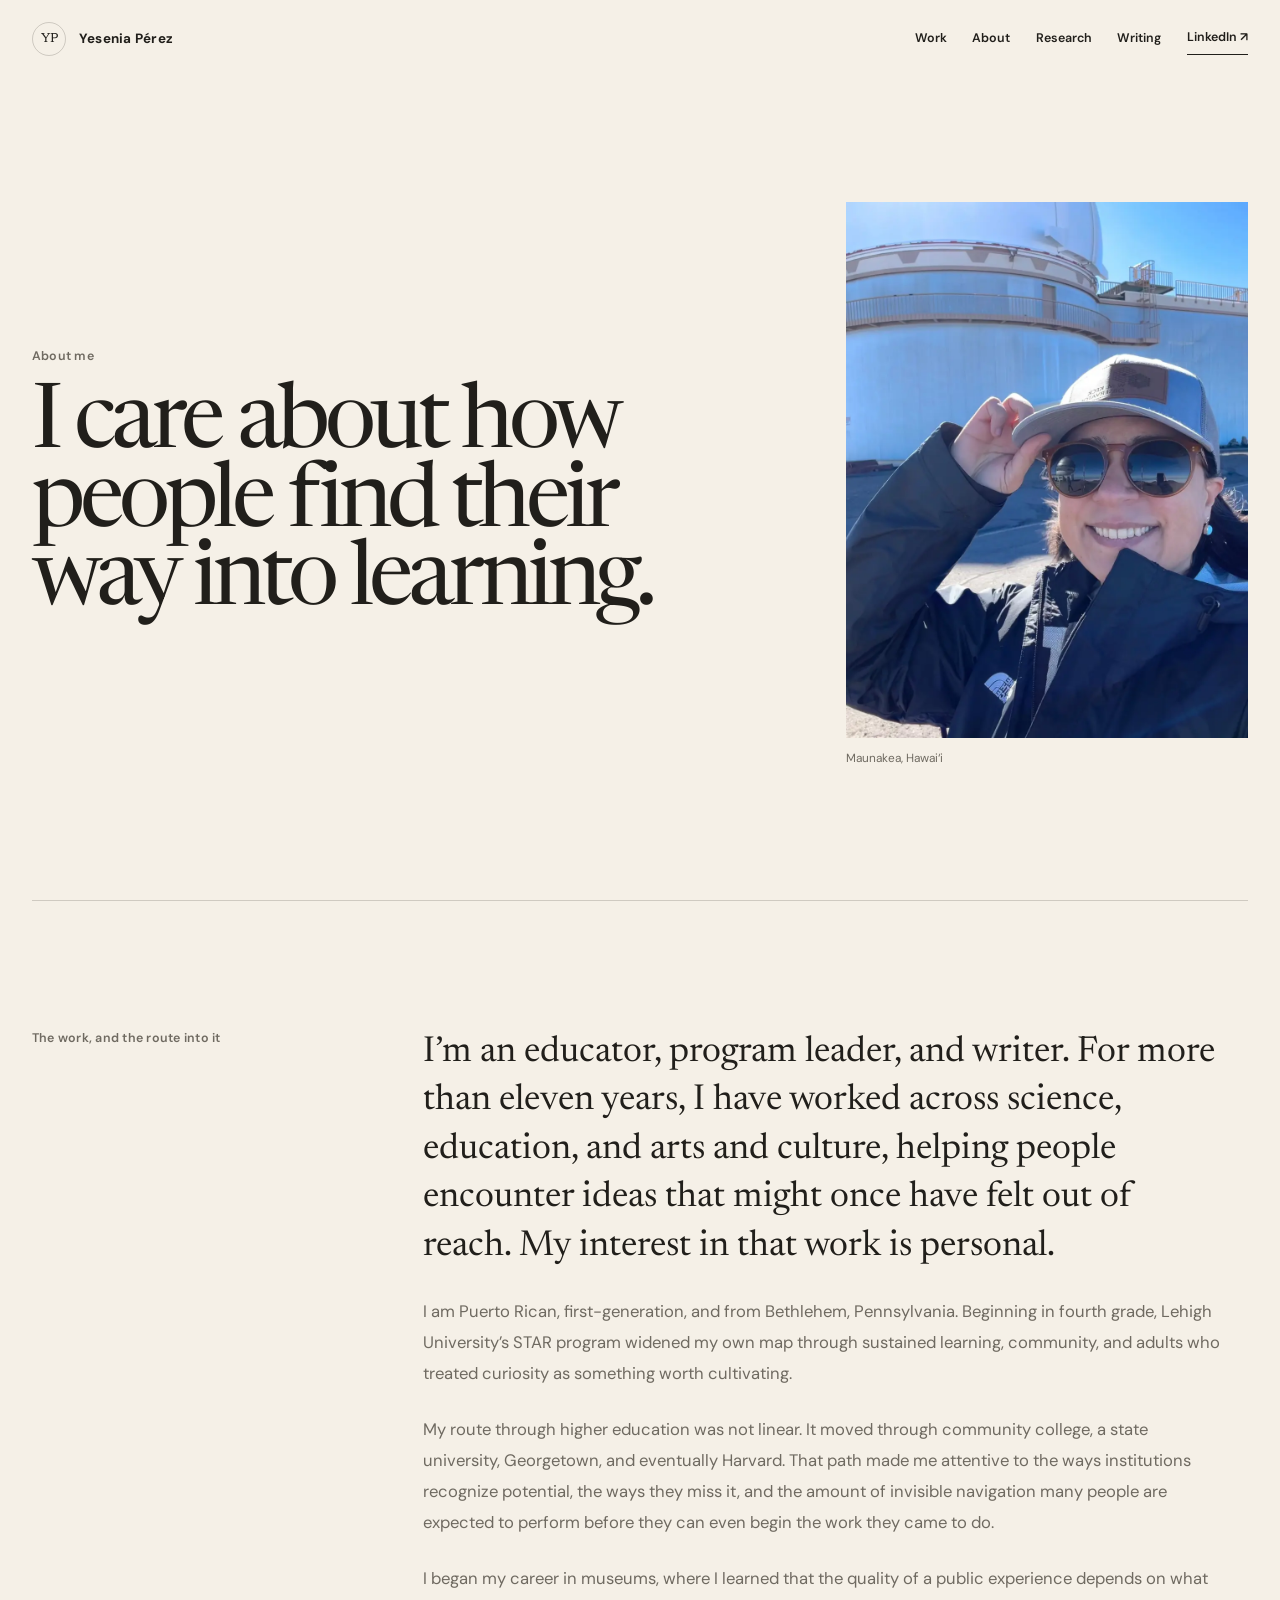
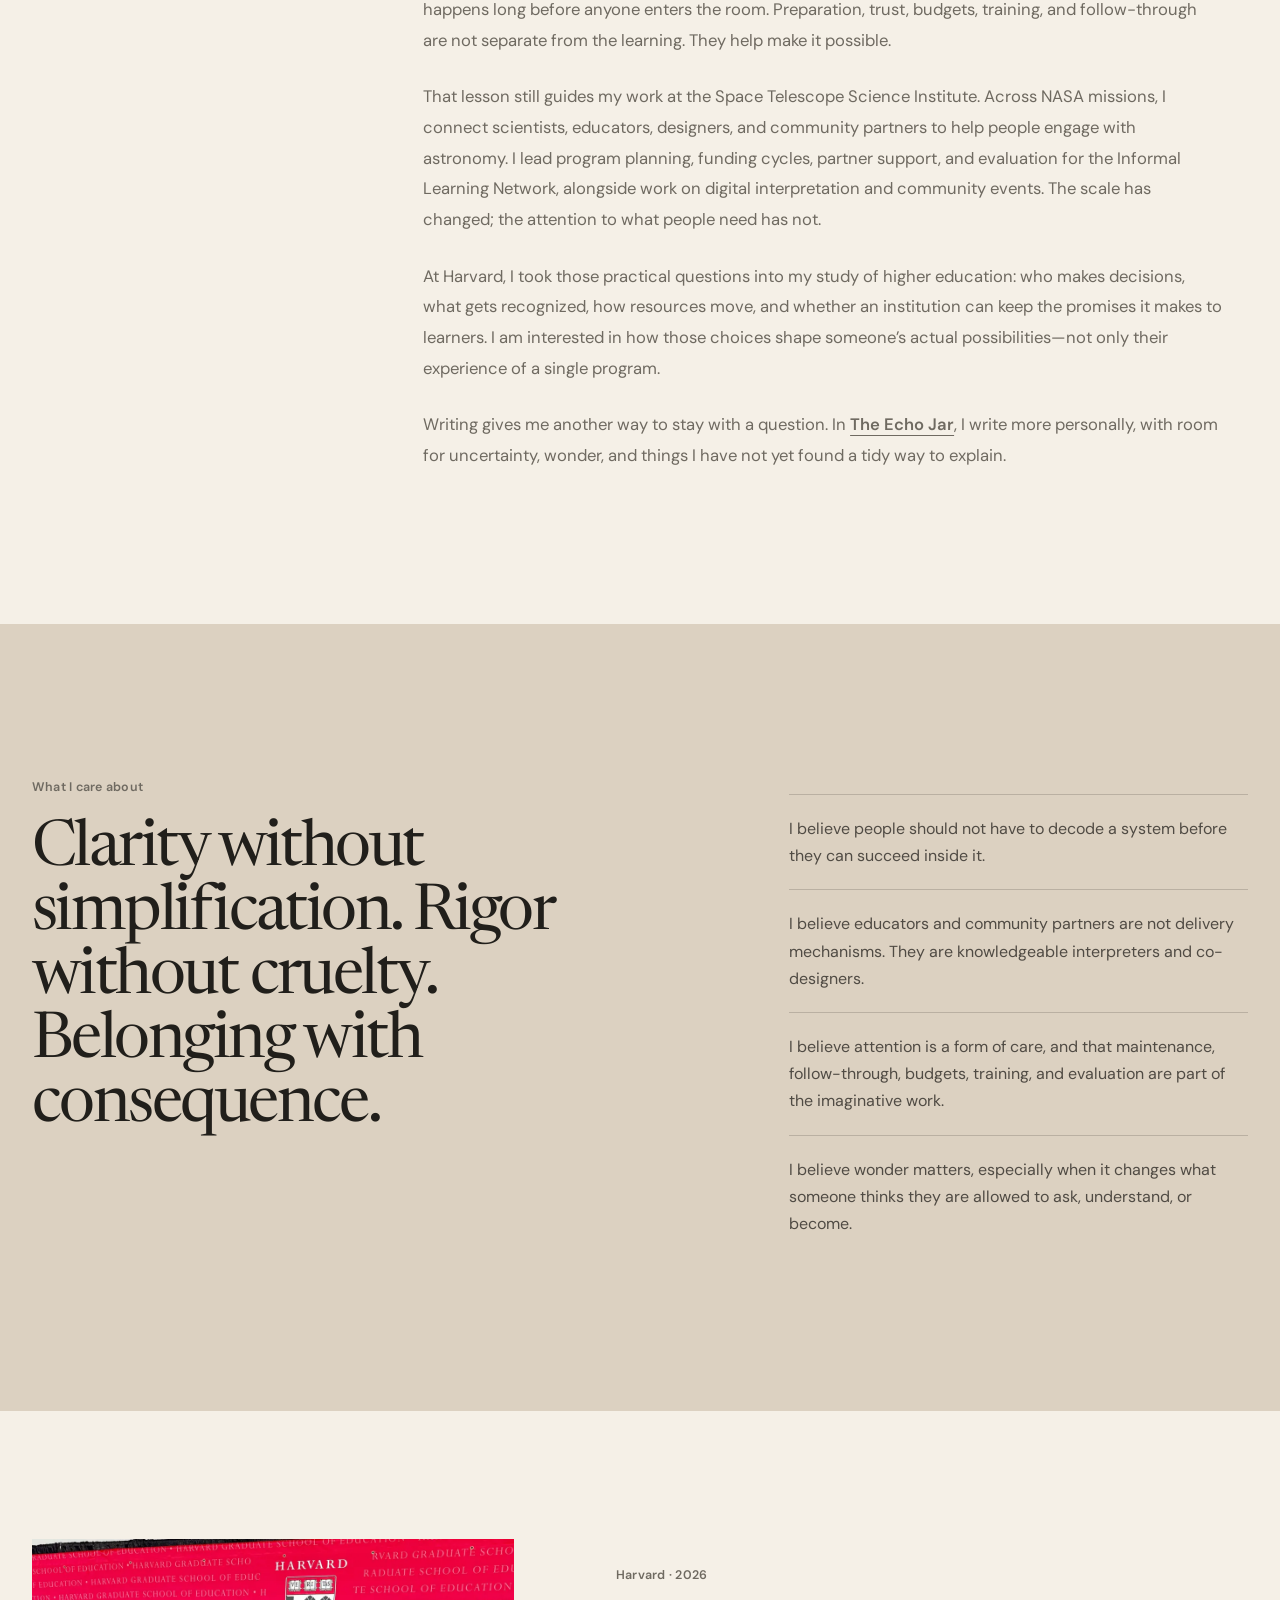
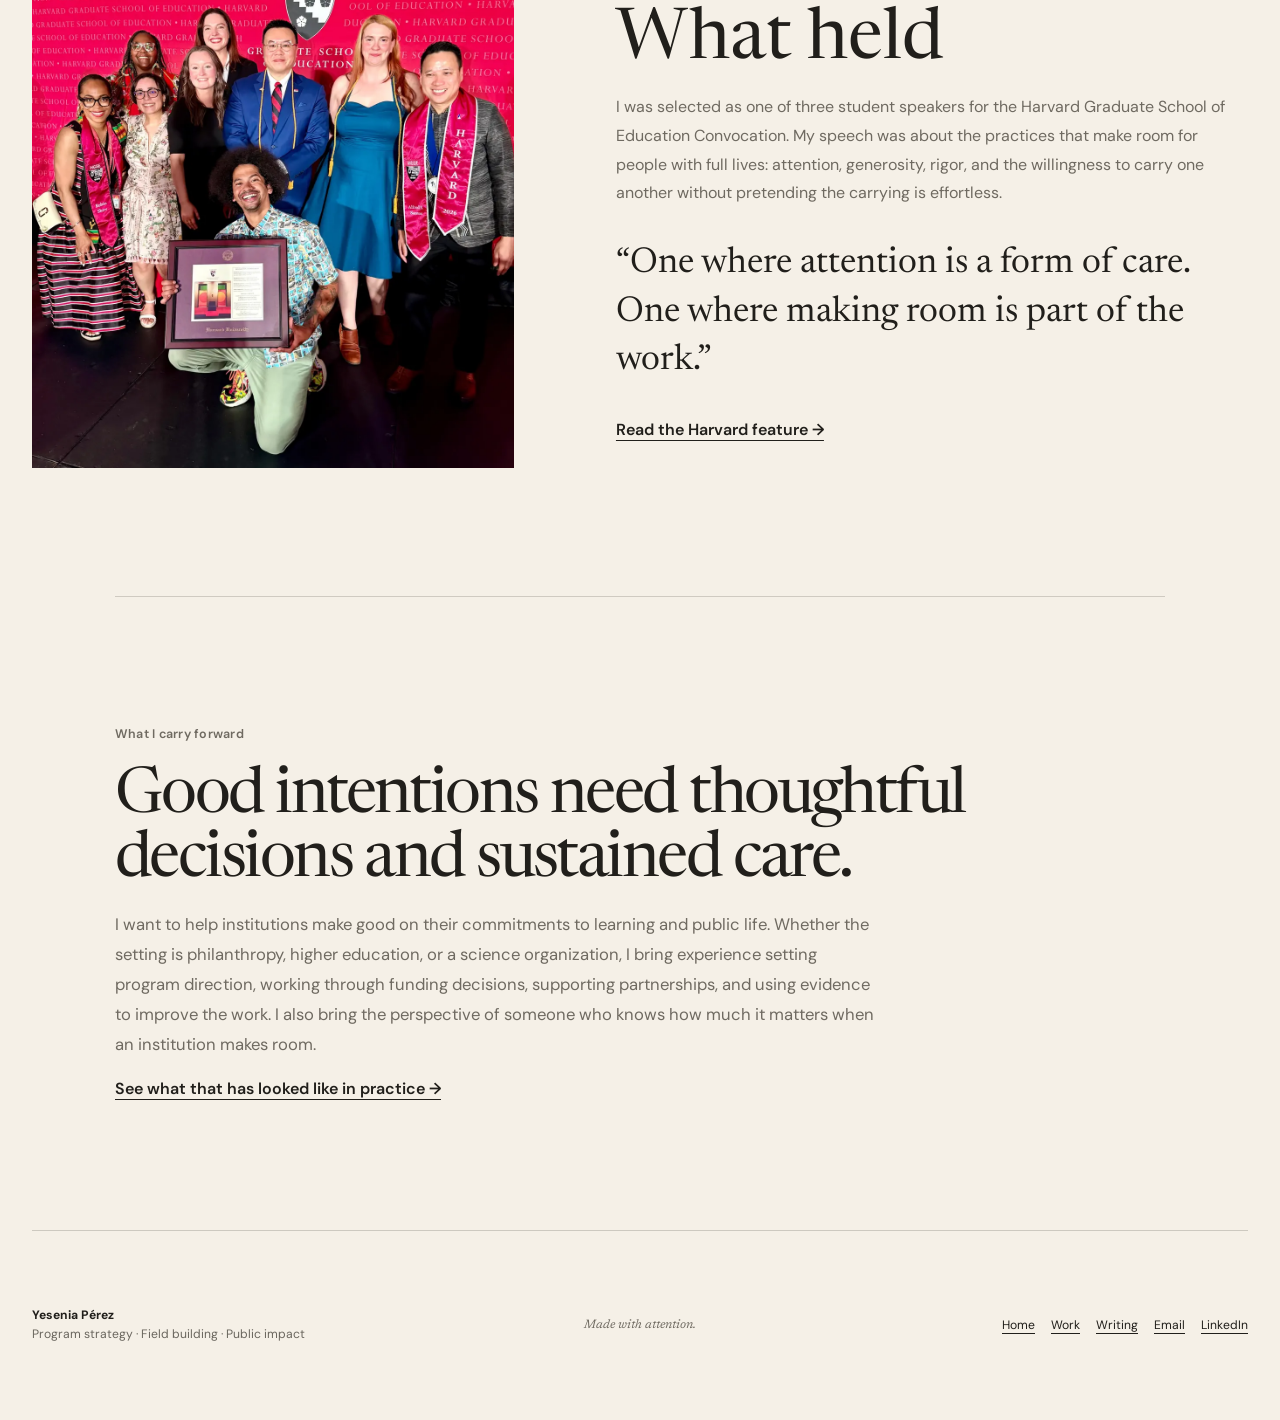
==== about.html @ 049f6f26 "Restore personal narrative and introduce The Echo Jar writing page" ====
<!doctype html>
<html lang="en">
<head>
  <meta charset="utf-8">
  <meta name="viewport" content="width=device-width, initial-scale=1">
  <meta name="description" content="Meet Yesenia Pérez: a Puerto Rican, first-generation educator, program leader, and writer working across science, culture, and higher education.">
  <meta name="theme-color" content="#f5f0e7">
  <title>About — Yesenia Pérez</title>
  <link rel="preconnect" href="https://fonts.googleapis.com">
  <link rel="preconnect" href="https://fonts.gstatic.com" crossorigin>
  <link href="https://fonts.googleapis.com/css2?family=DM+Sans:wght@400;500;600&family=Newsreader:opsz,wght@6..72,400;6..72,500&display=swap" rel="stylesheet">
  <link rel="stylesheet" href="assets/css/site.css">
  <link rel="stylesheet" href="assets/css/quiet.css">
  <script src="assets/js/site.js" defer></script>
</head>
<body class="quiet-site">
  <a class="skip-link" href="#main">Skip to content</a>
  <header class="site-header" data-header>
    <a class="wordmark" href="index.html" aria-label="Yesenia Pérez, home"><span>YP</span><strong>Yesenia Pérez</strong></a>
    <button class="menu-button" type="button" aria-expanded="false" aria-controls="site-nav">Menu</button>
    <nav id="site-nav" class="site-nav" aria-label="Primary navigation">
      <a href="work.html">Work</a>
      <a href="about.html" aria-current="page">About</a>
      <a href="research.html">Research</a><a href="writing.html">Writing</a>
      <a class="nav-cta" href="https://www.linkedin.com/in/yesenia-p%C3%A9rez-fina-xyz1031/">LinkedIn ↗</a>
    </nav>
  </header>

  <main id="main">
    <section class="quiet-about-hero section-shell">
      <div class="reveal">
        <p class="quiet-kicker">About me</p>
        <h1>I care about how people find their way into learning.</h1>
      </div>
      <figure class="reveal reveal-delay">
        <img src="assets/images/yesenia-maunakea.webp" alt="Yesenia Pérez smiling in front of an observatory on Maunakea" width="960" height="1280">
        <figcaption>Maunakea, Hawai‘i</figcaption>
      </figure>
    </section>

    <section class="quiet-story section-shell section-pad">
      <p class="quiet-kicker reveal">The work, and the route into it</p>
      <div class="quiet-story-copy reveal">
        <p class="quiet-lede">I’m an educator, program leader, and writer. For more than eleven years, I have worked across science, education, and arts and culture, helping people encounter ideas that might once have felt out of reach. My interest in that work is personal.</p>
        <p>I am Puerto Rican, first-generation, and from Bethlehem, Pennsylvania. Beginning in fourth grade, Lehigh University’s STAR program widened my own map through sustained learning, community, and adults who treated curiosity as something worth cultivating.</p>
        <p>My route through higher education was not linear. It moved through community college, a state university, Georgetown, and eventually Harvard. That path made me attentive to the ways institutions recognize potential, the ways they miss it, and the amount of invisible navigation many people are expected to perform before they can even begin the work they came to do.</p>
        <p>I began my career in museums, where I learned that the quality of a public experience depends on what happens long before anyone enters the room. Preparation, trust, budgets, training, and follow-through are not separate from the learning. They help make it possible.</p>
        <p>That lesson still guides my work at the Space Telescope Science Institute. Across NASA missions, I connect scientists, educators, designers, and community partners to help people engage with astronomy. I lead program planning, funding cycles, partner support, and evaluation for the Informal Learning Network, alongside work on digital interpretation and community events. The scale has changed; the attention to what people need has not.</p>
        <p>At Harvard, I took those practical questions into my study of higher education: who makes decisions, what gets recognized, how resources move, and whether an institution can keep the promises it makes to learners. I am interested in how those choices shape someone’s actual possibilities—not only their experience of a single program.</p>
        <p>Writing gives me another way to stay with a question. In <a href="writing.html">The Echo Jar</a>, I write more personally, with room for uncertainty, wonder, and things I have not yet found a tidy way to explain.</p>
      </div>
    </section>

    <section class="quiet-beliefs">
      <div class="section-shell">
        <div class="reveal">
          <p class="quiet-kicker">What I care about</p>
          <h2>Clarity without simplification. Rigor without cruelty. Belonging with consequence.</h2>
        </div>
        <div class="quiet-beliefs-copy reveal reveal-delay">
          <p>I believe people should not have to decode a system before they can succeed inside it.</p>
          <p>I believe educators and community partners are not delivery mechanisms. They are knowledgeable interpreters and co-designers.</p>
          <p>I believe attention is a form of care, and that maintenance, follow-through, budgets, training, and evaluation are part of the imaginative work.</p>
          <p>I believe wonder matters, especially when it changes what someone thinks they are allowed to ask, understand, or become.</p>
        </div>
      </div>
    </section>

    <section class="quiet-education section-shell section-pad">
      <div class="quiet-education-image reveal">
        <img src="assets/images/harvard-convocation.webp" alt="Members of the Harvard Graduate School of Education community gathered at the 2026 Convocation" width="1200" height="1212">
      </div>
      <div class="reveal reveal-delay">
        <p class="quiet-kicker">Harvard · 2026</p>
        <h2>What held</h2>
        <p>I was selected as one of three student speakers for the Harvard Graduate School of Education Convocation. My speech was about the practices that make room for people with full lives: attention, generosity, rigor, and the willingness to carry one another without pretending the carrying is effortless.</p>
        <blockquote>“One where attention is a form of care. One where making room is part of the work.”</blockquote>
        <a href="https://www.gse.harvard.edu/ideas/news/26/05/hgse-sets-stage-graduation-convocation">Read the Harvard feature →</a>
      </div>
    </section>

    <section class="quiet-now section-shell section-pad reveal">
      <p class="quiet-kicker">What I carry forward</p>
      <h2>Good intentions need thoughtful decisions and sustained care.</h2>
      <p>I want to help institutions make good on their commitments to learning and public life. Whether the setting is philanthropy, higher education, or a science organization, I bring experience setting program direction, working through funding decisions, supporting partnerships, and using evidence to improve the work. I also bring the perspective of someone who knows how much it matters when an institution makes room.</p>
      <a href="work.html">See what that has looked like in practice →</a>
    </section>
  </main>

  <footer class="site-footer section-shell">
    <div><strong>Yesenia Pérez</strong><span>Program strategy · Field building · Public impact</span></div>
    <p>Made with attention.</p>
    <div class="footer-links"><a href="index.html">Home</a><a href="work.html">Work</a><a href="writing.html">Writing</a><a href="mailto:yperez@gse.harvard.edu">Email</a><a href="https://www.linkedin.com/in/yesenia-p%C3%A9rez-fina-xyz1031/">LinkedIn</a></div>
  </footer>
</body>
</html>
---- assets/css/site.css ----
:root{--ink:#171713;--paper:#f3ecdf;--bone:#fffaf1;--orange:#f05a28;--violet:#51458e;--moss:#53634e;--forest:#18231d;--blue:#8da6b5;--brass:#b88a45;--line:rgba(23,23,19,.18);--serif:"Newsreader",Georgia,serif;--sans:"DM Sans",system-ui,sans-serif;--mono:"DM Mono",monospace;--shell:min(1240px,calc(100vw - 64px));--ease:cubic-bezier(.2,.75,.2,1)}
*{box-sizing:border-box}html{scroll-behavior:smooth}body{margin:0;background:var(--paper);color:var(--ink);font-family:var(--sans);font-size:16px;line-height:1.6}img{display:block;width:100%;height:auto}a{color:inherit}.skip-link{position:fixed;left:1rem;top:-5rem;z-index:100;background:var(--bone);padding:.7rem 1rem}.skip-link:focus{top:1rem}.section-shell{width:var(--shell);margin-inline:auto}.section-pad{padding-block:clamp(6rem,10vw,10rem)}
.site-header{position:fixed;inset:0 0 auto;z-index:50;height:78px;display:flex;align-items:center;justify-content:space-between;padding-inline:max(32px,calc((100vw - 1240px)/2));border-bottom:1px solid transparent;transition:background .3s,border-color .3s,color .3s}.site-header.is-scrolled{background:rgba(243,236,223,.94);border-color:var(--line);backdrop-filter:blur(18px)}.wordmark{display:flex;align-items:center;gap:.8rem;text-decoration:none}.wordmark span{display:grid;place-items:center;width:34px;height:34px;border:1px solid currentColor;border-radius:50%;font-family:var(--serif);font-size:.82rem}.wordmark strong{font-size:.78rem;text-transform:uppercase;letter-spacing:.12em}.site-nav{display:flex;align-items:center;gap:2rem}.site-nav a{text-decoration:none;font-size:.78rem;font-weight:600}.site-nav a:not(.nav-cta):hover{text-decoration:underline;text-underline-offset:5px}.nav-cta{padding:.65rem 1rem;border:1px solid currentColor}.menu-button{display:none;background:none;border:0;font:600 .75rem var(--sans);color:inherit}.dark-header{color:var(--bone)}.dark-header.is-scrolled{color:var(--ink)}
.eyebrow{margin:0 0 1.4rem;font:500 .68rem/1.4 var(--mono);text-transform:uppercase;letter-spacing:.13em}.eyebrow.light{color:#d8cbb8}.signal-dot{display:inline-block;width:8px;height:8px;margin-right:.55rem;border-radius:50%;background:var(--orange);box-shadow:0 0 0 5px rgba(240,90,40,.14)}.hero{min-height:100svh;padding-top:130px;padding-bottom:60px;display:grid;grid-template-columns:1.15fr .85fr;gap:clamp(3rem,7vw,8rem);align-items:center;position:relative}.hero-copy h1{max-width:800px;margin:0;font:400 clamp(5rem,9vw,9.5rem)/.76 var(--serif);letter-spacing:-.065em}.hero-copy h1 em{color:var(--orange);font-style:italic}.hero-role{max-width:610px;margin:2.3rem 0 0;font:400 clamp(1.35rem,2vw,2rem)/1.35 var(--serif)}.button-row{display:flex;align-items:center;gap:2rem;margin-top:2.5rem}.button{display:inline-flex;align-items:center;justify-content:center;gap:1rem;padding:1rem 1.2rem;text-decoration:none;font-size:.75rem;font-weight:600;text-transform:uppercase;letter-spacing:.07em}.button-primary{background:var(--ink);color:var(--bone)}.button-primary:hover{background:var(--orange)}.text-link{font-weight:600;text-underline-offset:5px}.hero-visual{position:relative;margin:0;padding:0 0 2.5rem 2.5rem}.image-frame{overflow:hidden}.hero-image{height:min(68vh,760px);border-radius:50% 50% 6px 6px}.hero-image img{height:100%;object-fit:cover;object-position:52% 36%}.hero-visual figcaption{position:absolute;left:0;bottom:0;width:245px;padding:1.1rem;background:var(--violet);color:white}.hero-visual figcaption span,.hero-visual figcaption small{display:block;font:400 .62rem/1.5 var(--mono);text-transform:uppercase;letter-spacing:.08em;opacity:.76}.hero-visual figcaption strong{display:block;margin:.4rem 0;font-family:var(--serif);font-size:1.3rem;font-weight:400}.orbit-mark{position:absolute;right:-24px;top:16%;width:90px;height:90px;border:1px solid var(--orange);border-radius:50%}.orbit-mark::before,.orbit-mark::after{content:"";position:absolute;inset:11px;border:1px solid var(--orange);border-radius:50%}.orbit-mark::after{inset:27px;background:var(--orange)}.side-note{position:absolute;right:-3.5rem;bottom:8rem;transform:rotate(90deg);font:400 .6rem var(--mono);text-transform:uppercase;letter-spacing:.12em}.home-pullquote{padding-block:clamp(7rem,11vw,11rem);background:var(--violet);color:var(--bone)}.home-pullquote>div{display:grid;grid-template-columns:.35fr 1.25fr .55fr;gap:clamp(2rem,6vw,6rem);align-items:start}.home-pullquote blockquote{margin:0;font:400 clamp(3.8rem,6.5vw,7.2rem)/.9 var(--serif);letter-spacing:-.05em}.home-pullquote blockquote em{color:#f3a988;font-style:italic}.home-pullquote>div>p:last-child{margin:0;padding-top:1rem;border-top:1px solid rgba(255,255,255,.45);color:#ddd8ef}
.impact-band{display:grid;grid-template-columns:repeat(4,1fr);background:var(--ink);color:var(--bone);padding-inline:max(32px,calc((100vw - 1240px)/2))}.impact-band div{min-height:180px;padding:2.5rem 2rem;border-left:1px solid rgba(255,255,255,.16);display:flex;flex-direction:column;justify-content:center}.impact-band div:last-child{border-right:1px solid rgba(255,255,255,.16)}.impact-band strong{font:400 clamp(2.3rem,4vw,4.5rem)/1 var(--serif);color:#f3a988}.impact-band span{max-width:180px;margin-top:.75rem;font-size:.75rem;line-height:1.45;color:#d8cbb8}
.section-heading{display:grid;grid-template-columns:.55fr 1.5fr .7fr;gap:3rem;align-items:start;margin-bottom:5rem}.section-heading h2{margin:0;font:400 clamp(3rem,5vw,5.3rem)/.98 var(--serif);letter-spacing:-.04em}.section-heading>p:last-child{margin:0;border-top:1px solid var(--ink);padding-top:1rem}.feature-card{display:grid;grid-template-columns:1.25fr .75fr;background:var(--bone);border:1px solid var(--line)}.feature-image{position:relative;min-height:660px;overflow:hidden}.feature-image img{width:100%;height:100%;object-fit:cover;transition:transform .8s var(--ease)}.feature-image:hover img{transform:scale(1.025)}.image-index{position:absolute;top:1.5rem;left:1.5rem;background:var(--paper);padding:.5rem .7rem;font:500 .62rem var(--mono);text-transform:uppercase;letter-spacing:.1em}.feature-copy{padding:clamp(2rem,5vw,5.5rem);display:flex;flex-direction:column;justify-content:center}.case-meta{font:500 .64rem var(--mono);text-transform:uppercase;letter-spacing:.09em;color:var(--moss)}.feature-copy h3,.project-card h3{font:400 clamp(2.4rem,4vw,4.7rem)/.95 var(--serif);letter-spacing:-.035em;margin:1rem 0}.feature-lede{font-size:1.08rem;line-height:1.7}.tag-list{display:flex;flex-wrap:wrap;gap:.5rem;padding:0;margin:1.5rem 0 3rem;list-style:none}.tag-list li{border:1px solid var(--line);border-radius:999px;padding:.45rem .65rem;font-size:.67rem}.arrow-link{display:flex;justify-content:space-between;align-items:center;padding:1rem 0;border-top:1px solid var(--ink);text-decoration:none;font-weight:600}.arrow-link b{font-size:1.4rem;font-weight:400;transition:transform .2s}.arrow-link:hover b{transform:translate(4px,-4px)}.project-grid{display:grid;grid-template-columns:1fr 1fr;gap:2rem;margin-top:2rem}.project-card{display:grid;grid-template-columns:.9fr 1.1fr;min-height:420px;background:var(--bone);border:1px solid var(--line)}.project-image{overflow:hidden}.project-image img{height:100%;object-fit:cover}.project-card>div:last-child{padding:2rem;display:flex;flex-direction:column;justify-content:center}.project-card h3{font-size:2.2rem}.project-card p{font-size:.87rem}.project-status{margin-top:auto;padding-top:1rem;border-top:1px solid var(--line);font:500 .6rem var(--mono);text-transform:uppercase;letter-spacing:.09em;color:var(--moss)}
.approach{background:var(--forest);color:var(--bone)}.approach-grid{display:grid;grid-template-columns:.8fr 1.2fr;gap:clamp(4rem,10vw,10rem)}.approach-intro{position:sticky;top:130px;height:max-content}.approach-intro h2{font:400 clamp(3rem,5vw,5.4rem)/.95 var(--serif);letter-spacing:-.04em;margin:0}.approach-intro>p:last-child{max-width:480px;color:#cbbfad}.principles{list-style:none;margin:0;padding:0}.principles li{display:grid;grid-template-columns:60px 1fr;gap:1.5rem;padding:2rem 0;border-top:1px solid rgba(255,255,255,.2)}.principles li>span{font:400 .65rem var(--mono);color:#f3a988}.principles h3{margin:0;font:400 2.3rem var(--serif)}.principles p{margin:.5rem 0 0;color:#cbbfad}.voice{display:grid;grid-template-columns:.8fr 1.2fr;gap:clamp(4rem,9vw,10rem);align-items:center}.voice-photo{position:relative}.voice-photo img{aspect-ratio:4/4.6;object-fit:cover}.voice-photo span{position:absolute;right:-3rem;bottom:6rem;transform:rotate(90deg);font:500 .58rem var(--mono);text-transform:uppercase;letter-spacing:.1em}.voice-copy blockquote{margin:0;font:400 clamp(3rem,5.3vw,5.8rem)/.98 var(--serif);letter-spacing:-.035em}.voice-copy>p:not(.eyebrow){max-width:650px;margin:2rem 0}.about-strip{border-top:1px solid var(--line);background:#e6d8c4}.about-grid{display:grid;grid-template-columns:.45fr 1.15fr .65fr;gap:4rem}.about-grid h2{margin:0;font:400 clamp(2.7rem,4.5vw,5rem)/1 var(--serif);letter-spacing:-.035em}.about-copy p:first-child{margin-top:0}.site-footer{min-height:230px;display:grid;grid-template-columns:1fr 1fr 1fr;align-items:center;border-top:1px solid var(--line);font-size:.76rem}.site-footer>div:first-child{display:flex;flex-direction:column}.site-footer span{color:#6a665e}.site-footer>p{text-align:center;font-family:var(--serif);font-style:italic}.footer-links{display:flex;gap:1rem;justify-content:flex-end}.footer-links a{text-underline-offset:4px}
/* Case study */
.case-hero{height:100svh;position:relative;display:flex;align-items:flex-end;color:var(--bone);overflow:hidden}.case-hero-image,.case-hero-shade{position:absolute;inset:0}.case-hero-image img{height:100%;object-fit:cover;object-position:center 47%}.case-hero-shade{background:linear-gradient(90deg,rgba(10,17,13,.82),rgba(10,17,13,.18) 72%),linear-gradient(0deg,rgba(10,17,13,.66),transparent 65%)}.case-hero-copy{position:relative;padding-bottom:10vh}.case-hero-copy h1{max-width:960px;margin:0;font:400 clamp(4.3rem,8.4vw,9rem)/.86 var(--serif);letter-spacing:-.055em}.case-hero-copy>p:last-child{max-width:660px;margin:2rem 0 0;font-size:1.16rem}.case-scroll{position:absolute;right:4rem;bottom:3rem;font:500 .62rem var(--mono);text-transform:uppercase;letter-spacing:.1em}.case-scroll span{margin-left:1rem}.case-facts{background:var(--orange);color:var(--ink)}.facts-grid{display:grid;grid-template-columns:repeat(4,1fr)}.facts-grid div{padding:2rem;border-left:1px solid rgba(23,23,19,.25)}.facts-grid div:last-child{border-right:1px solid rgba(23,23,19,.25)}.facts-grid span,.facts-grid strong{display:block}.facts-grid span{font:500 .6rem var(--mono);text-transform:uppercase;letter-spacing:.1em}.facts-grid strong{margin-top:.6rem;font:400 1.45rem var(--serif)}.case-section{display:grid;grid-template-columns:.42fr 1.3fr;gap:clamp(3rem,8vw,8rem);padding-block:clamp(7rem,12vw,12rem)}.case-label{display:flex;gap:1rem;align-items:flex-start;font:500 .64rem var(--mono);text-transform:uppercase;letter-spacing:.1em}.case-label span{display:grid;place-items:center;width:32px;height:32px;border:1px solid var(--ink);border-radius:50%}.case-label p{margin:.45rem 0}.case-narrative{max-width:860px}.case-narrative h2{margin:0;font:400 clamp(3.4rem,6vw,6.4rem)/.94 var(--serif);letter-spacing:-.045em}.case-narrative>p{max-width:720px}.large-copy{font:400 clamp(1.5rem,2.3vw,2.3rem)/1.35 var(--serif)}.system-map-section{padding-block:8rem;background:var(--forest);color:var(--bone)}.map-heading{display:grid;grid-template-columns:.6fr 1.4fr;margin-bottom:6rem}.map-heading h2{margin:0;font:400 clamp(3rem,5vw,5.4rem)/.95 var(--serif)}.system-map{display:flex;align-items:center}.map-node{width:21%;min-height:230px;padding:1.4rem;border:1px solid rgba(255,255,255,.25);display:flex;flex-direction:column}.map-node.active{background:var(--orange);color:var(--ink);border-color:var(--orange)}.map-node span{font:.65rem var(--mono)}.map-node strong{margin-top:auto;font:400 1.45rem/1.05 var(--serif)}.map-node small{margin-top:.8rem;font:.55rem/1.5 var(--mono);text-transform:uppercase;letter-spacing:.06em}.map-route{flex:1;height:1px;background:rgba(255,255,255,.4);position:relative}.map-route::after{content:"";position:absolute;right:0;top:-3px;border-left:6px solid rgba(255,255,255,.5);border-top:3px solid transparent;border-bottom:3px solid transparent}.contribution-grid{display:grid;grid-template-columns:1fr 1fr;margin-top:4rem;border-top:1px solid var(--ink);border-left:1px solid var(--ink)}.contribution-grid article{padding:2rem;border-right:1px solid var(--ink);border-bottom:1px solid var(--ink)}.contribution-grid span{font:.62rem var(--mono);color:var(--orange)}.contribution-grid h3{font:400 2rem var(--serif);margin:.8rem 0}.contribution-grid p{font-size:.87rem}.field-note-section{display:grid;grid-template-columns:1fr 1fr;align-items:stretch;background:#d8c4a6}.field-note-image{max-height:820px;overflow:hidden}.field-note-image img{height:100%;object-fit:cover;object-position:center}.field-note-copy{padding:clamp(3rem,8vw,9rem);display:flex;flex-direction:column;justify-content:center}.field-note-copy blockquote{font:400 clamp(3rem,5vw,5.4rem)/.98 var(--serif);letter-spacing:-.04em;margin:0}.outcome-list{margin-top:4rem;border-top:1px solid var(--ink)}.outcome-list>div{display:grid;grid-template-columns:.7fr 1.3fr;gap:2rem;padding:1.7rem 0;border-bottom:1px solid var(--ink)}.outcome-list strong{font:400 1.8rem var(--serif)}.outcome-list p{margin:0}.case-impact{padding-block:9rem;background:var(--violet);color:var(--bone)}.impact-layout{display:grid;grid-template-columns:1fr .65fr;gap:7rem;align-items:end}.impact-layout h2{margin:0;font:400 clamp(5rem,10vw,10rem)/.78 var(--serif);letter-spacing:-.06em}.impact-layout>p{font:400 1.4rem/1.5 var(--serif);border-top:1px solid rgba(255,255,255,.5);padding-top:1.5rem}.case-reflection{max-width:950px;text-align:center}.case-reflection blockquote{margin:0;font:400 clamp(3.4rem,6vw,6.2rem)/.95 var(--serif);letter-spacing:-.045em}.case-reflection>p:not(.eyebrow){max-width:700px;margin:2rem auto}.case-reflection .button{margin-top:1rem}
.reveal{opacity:0;transform:translateY(24px);transition:opacity .8s var(--ease),transform .8s var(--ease)}.reveal-delay{transition-delay:.12s}.reveal.is-visible{opacity:1;transform:none}
@media(max-width:900px){:root{--shell:min(100% - 36px,1240px)}.site-header{height:64px;padding-inline:18px}.menu-button{display:block}.site-nav{display:none;position:absolute;top:64px;left:0;right:0;padding:1.5rem;background:var(--paper);color:var(--ink);border-bottom:1px solid var(--line);flex-direction:column;align-items:stretch}.site-nav.is-open{display:flex}.hero{grid-template-columns:1fr;padding-top:110px}.hero-copy h1{font-size:clamp(5rem,20vw,8rem)}.hero-visual{margin-left:10vw}.hero-image{height:70svh}.side-note,.orbit-mark{display:none}.home-pullquote>div{grid-template-columns:1fr}.home-pullquote blockquote{max-width:900px}.home-pullquote>div>p:last-child{max-width:620px}.impact-band{grid-template-columns:1fr 1fr;padding-inline:18px}.section-heading,.about-grid{grid-template-columns:1fr;gap:2rem}.feature-card,.project-card,.voice,.approach-grid,.field-note-section{grid-template-columns:1fr}.feature-image{min-height:55svh}.project-grid{grid-template-columns:1fr}.approach-intro{position:static}.voice-photo{max-width:72vw}.site-footer{grid-template-columns:1fr;gap:1rem;padding-block:3rem}.site-footer>p{text-align:left}.footer-links{justify-content:flex-start}.facts-grid{grid-template-columns:1fr 1fr}.case-section{grid-template-columns:1fr;gap:2rem}.case-hero-copy h1{font-size:clamp(4rem,14vw,7rem)}.case-scroll{display:none}.map-heading{grid-template-columns:1fr}.system-map{display:grid;grid-template-columns:1fr}.map-node{width:100%;min-height:160px}.map-route{height:50px;width:1px;margin-left:50%;background:rgba(255,255,255,.4)}.map-route::after{bottom:0;top:auto;right:-3px;border-left:3px solid transparent;border-right:3px solid transparent;border-top:6px solid rgba(255,255,255,.5)}.impact-layout{grid-template-columns:1fr;gap:4rem}.impact-layout h2{font-size:clamp(4.5rem,18vw,8rem)}}
@media(max-width:560px){.hero-visual{margin-left:0;padding-left:1.5rem}.hero-image{height:58svh}.button-row{align-items:flex-start;flex-direction:column}.impact-band{grid-template-columns:1fr}.impact-band div{min-height:130px;border-right:1px solid rgba(255,255,255,.16);border-bottom:1px solid rgba(255,255,255,.16)}.feature-card{grid-template-columns:1fr}.feature-copy{padding:2rem}.project-card{grid-template-columns:1fr}.project-image{height:350px}.about-grid{gap:1.5rem}.facts-grid{grid-template-columns:1fr}.contribution-grid{grid-template-columns:1fr}.outcome-list>div{grid-template-columns:1fr;gap:.5rem}.field-note-image{height:70svh}.case-hero-image img{object-position:63% center}.voice-photo{max-width:none}}
@media(prefers-reduced-motion:reduce){html{scroll-behavior:auto}.reveal{opacity:1;transform:none;transition:none}.feature-image img{transition:none}}

/* 2026 experience and evidence layer */
.experience{border-top:1px solid var(--line)}
.experience-heading{display:grid;grid-template-columns:.45fr 1.2fr .65fr;gap:3rem;margin-bottom:6rem}
.experience-heading h2{margin:0;font:400 clamp(3.2rem,5.5vw,5.8rem)/.95 var(--serif);letter-spacing:-.045em}
.experience-heading>p:last-child{margin:0;border-top:1px solid var(--ink);padding-top:1rem}
.experience-current{display:grid;grid-template-columns:.7fr 1.3fr;border-top:1px solid var(--ink);border-bottom:1px solid var(--ink)}
.experience-role{padding:3rem 4rem 3rem 0;border-right:1px solid var(--ink)}
.experience-role h3{margin:1rem 0;font:400 clamp(2.8rem,4vw,4.8rem)/.95 var(--serif)}
.role-thesis{font:400 1.25rem/1.5 var(--serif)}
.experience-scope article{display:grid;grid-template-columns:52px 1fr;gap:1.5rem;padding:2rem;border-bottom:1px solid var(--ink)}
.experience-scope article:last-child{border-bottom:0}
.experience-scope span{font:.62rem var(--mono);color:var(--orange)}
.experience-scope h4{margin:0;font:400 1.85rem var(--serif)}
.experience-scope p{margin:.5rem 0 0;font-size:.88rem}
.trajectory{display:grid;grid-template-columns:repeat(4,1fr);margin-top:4rem;border-top:1px solid var(--line);border-left:1px solid var(--line)}
.trajectory>div{min-height:210px;padding:1.5rem;border-right:1px solid var(--line);border-bottom:1px solid var(--line);display:flex;flex-direction:column}
.trajectory time{font:.62rem var(--mono);color:var(--orange)}
.trajectory strong{margin-top:auto;font:400 1.35rem/1.1 var(--serif)}
.trajectory span{margin-top:.75rem;font-size:.72rem;line-height:1.45;color:#625f57}
.recognition{display:flex;flex-wrap:wrap;align-items:center;gap:1rem 2rem;margin-top:2rem;padding:1.4rem 0;border-block:1px solid var(--line)}
.recognition p{margin:0 auto 0 0;font:500 .62rem var(--mono);text-transform:uppercase;letter-spacing:.1em}
.recognition span{font-size:.72rem}
.evidence-section{padding-block:9rem;background:#24352a;color:var(--bone)}
.evidence-grid{display:grid;grid-template-columns:.8fr 1.2fr;gap:clamp(4rem,9vw,9rem)}
.evidence-grid header h2{margin:0;font:400 clamp(3.4rem,5.4vw,5.8rem)/.95 var(--serif);letter-spacing:-.045em}
.evidence-grid header>p:last-child{max-width:520px;color:#cbbfad}
.evidence-metrics{display:grid;grid-template-columns:1fr 1fr;border-top:1px solid rgba(255,255,255,.28);border-left:1px solid rgba(255,255,255,.28)}
.evidence-metrics article{min-height:240px;padding:2rem;border-right:1px solid rgba(255,255,255,.28);border-bottom:1px solid rgba(255,255,255,.28);display:flex;flex-direction:column}
.evidence-metrics strong{font:400 clamp(3.2rem,5vw,5.4rem)/1 var(--serif);color:#f3a988}
.evidence-metrics p{margin-top:auto;font-size:.8rem;color:#d8cbb8}
@media(max-width:900px){.experience-heading,.experience-current,.evidence-grid{grid-template-columns:1fr}.experience-role{padding:2rem 0;border-right:0;border-bottom:1px solid var(--ink)}.trajectory{grid-template-columns:1fr 1fr}.recognition{align-items:flex-start;flex-direction:column}.recognition p{margin-right:0}}
@media(max-width:560px){.trajectory,.evidence-metrics{grid-template-columns:1fr}.experience-scope article{grid-template-columns:38px 1fr;padding:1.5rem 0}.evidence-metrics article{min-height:190px}}

/* Webb Community Events */
.webb-hero .case-hero-image img{object-position:center}.webb-hero .case-hero-shade{background:linear-gradient(90deg,rgba(3,3,3,.88),rgba(3,3,3,.08) 75%),linear-gradient(0deg,rgba(3,3,3,.7),transparent 60%)}
.webb-facts{background:#f0a12f}.webb-system-section{padding-block:9rem;background:#080808;color:var(--bone)}
.webb-system-grid{display:grid;grid-template-columns:repeat(4,1fr);border-top:1px solid rgba(255,255,255,.25);border-left:1px solid rgba(255,255,255,.25)}
.webb-system-grid article{min-height:320px;padding:2rem;border-right:1px solid rgba(255,255,255,.25);border-bottom:1px solid rgba(255,255,255,.25);display:flex;flex-direction:column}
.webb-system-grid span{font:.62rem var(--mono);color:#f3a988}.webb-system-grid h3{margin:auto 0 .6rem;font:400 2.4rem var(--serif)}.webb-system-grid p{font-size:.82rem;color:#cbbfad}
.webb-contributions article:nth-child(2),.webb-contributions article:nth-child(3){background:rgba(240,161,47,.1)}
.attribution-note{margin-top:2rem;padding-left:1rem;border-left:3px solid var(--orange);font:.72rem/1.6 var(--mono)!important;color:#5e5a52}
.webb-image-break{min-height:80svh;position:relative;overflow:hidden;background:#080808}.webb-image-break>img{position:absolute;inset:0;width:100%;height:100%;object-fit:cover}.webb-image-break::after{content:"";position:absolute;inset:0;background:linear-gradient(90deg,transparent 40%,rgba(0,0,0,.82))}.webb-image-caption{position:absolute;right:max(5vw,calc((100vw - 1240px)/2));top:50%;z-index:2;width:min(420px,38vw);transform:translateY(-50%);color:var(--bone)}.webb-image-caption span{font:.62rem var(--mono);text-transform:uppercase;letter-spacing:.1em;color:#f3a988}.webb-image-caption p{font:400 clamp(1.8rem,3vw,3.2rem)/1.08 var(--serif)}
.webb-evidence{padding-block:9rem;background:#18130d;color:var(--bone)}.webb-evidence header{display:grid;grid-template-columns:.5fr 1.5fr;gap:3rem}.webb-evidence h2{margin:0;font:400 clamp(4rem,7vw,7.5rem)/.86 var(--serif);letter-spacing:-.05em}.webb-metrics{display:grid;grid-template-columns:repeat(4,1fr);margin-top:6rem;border-top:1px solid rgba(255,255,255,.25);border-left:1px solid rgba(255,255,255,.25)}.webb-metrics article{min-height:250px;padding:1.7rem;border-right:1px solid rgba(255,255,255,.25);border-bottom:1px solid rgba(255,255,255,.25);display:flex;flex-direction:column}.webb-metrics strong{font:400 clamp(3.3rem,5vw,5.8rem)/1 var(--serif);color:#f3a988}.webb-metrics p{margin-top:auto;font-size:.78rem;color:#d8cbb8}.evidence-source{margin:1.5rem 0 0;font:.6rem/1.6 var(--mono);color:#a9a095}.webb-impact{background:#9b3d26}.webb-impact .impact-layout{align-items:center}.webb-impact h2{font-size:clamp(3.7rem,6vw,6.7rem);line-height:.9}.case-buttons{justify-content:center}

/* About */
.about-hero{min-height:100svh;padding-top:130px;padding-bottom:70px;display:grid;grid-template-columns:1.15fr .65fr;gap:clamp(4rem,10vw,10rem);align-items:center}.about-hero-copy h1{margin:0;font:400 clamp(4rem,7.5vw,8rem)/.89 var(--serif);letter-spacing:-.055em}.about-hero-copy>p:last-child{max-width:680px;font-size:1.15rem;margin-top:2rem}.about-portrait{margin:0;position:relative}.about-portrait img{height:min(70svh,760px);object-fit:cover;border-radius:50% 50% 0 0}.about-portrait figcaption{padding:.7rem 0;border-bottom:1px solid var(--ink);font:.6rem var(--mono);text-transform:uppercase;letter-spacing:.1em}
.origin-section{padding-block:10rem;background:var(--forest);color:var(--bone)}.origin-grid{display:grid;grid-template-columns:.45fr 1.3fr;gap:clamp(4rem,10vw,10rem)}.origin-grid h2{margin:0;font:400 clamp(3.7rem,6vw,6.6rem)/.94 var(--serif);letter-spacing:-.045em}.origin-grid>div>p:not(.large-copy){max-width:760px;color:#cbbfad}
.about-practice>header{display:grid;grid-template-columns:.4fr 1.4fr;gap:3rem;margin-bottom:5rem}.about-practice h2{margin:0;font:400 clamp(3.5rem,6vw,6.5rem)/.94 var(--serif)}.practice-grid{display:grid;grid-template-columns:repeat(4,1fr);border-top:1px solid var(--ink);border-left:1px solid var(--ink)}.practice-grid article{min-height:310px;padding:1.7rem;border-right:1px solid var(--ink);border-bottom:1px solid var(--ink);display:flex;flex-direction:column}.practice-grid span{font:.62rem var(--mono);color:var(--orange)}.practice-grid h3{margin:auto 0 .5rem;font:400 2.3rem var(--serif)}.practice-grid p{font-size:.8rem}
.education-spread{display:grid;grid-template-columns:1fr 1fr;background:#e6d8c4}.education-photo{max-height:900px;overflow:hidden}.education-photo img{height:100%;object-fit:cover}.education-copy{padding:clamp(3rem,8vw,9rem);display:flex;flex-direction:column;justify-content:center}.education-copy h2{margin:0;font:400 clamp(3rem,5vw,5.4rem)/.98 var(--serif);letter-spacing:-.04em}.education-copy p{font-size:.9rem}.education-copy .arrow-link{margin-top:2rem}
.values-section>header{display:grid;grid-template-columns:.45fr 1.2fr;gap:3rem;margin-bottom:5rem}.values-section h2{margin:0;font:400 clamp(3.5rem,6vw,6.5rem)/.94 var(--serif)}.values-list{border-top:1px solid var(--ink)}.values-list>div{display:grid;grid-template-columns:.6fr 1.4fr;padding:2rem 0;border-bottom:1px solid var(--ink)}.values-list strong{font:400 2rem var(--serif)}.values-list p{margin:0;max-width:620px}
.about-landscape{min-height:80svh;display:grid;grid-template-columns:1fr 1fr;background:#252c20;color:var(--bone)}.about-landscape>img{width:100%;height:100%;object-fit:cover}.about-landscape>div{padding:clamp(3rem,8vw,9rem);display:flex;flex-direction:column;justify-content:center}.about-landscape blockquote{margin:0;font:400 clamp(3rem,5vw,5.4rem)/.98 var(--serif)}.about-landscape>div>p:last-child{color:#cbbfad}.about-closing{max-width:1000px;text-align:center}.about-closing h2{margin:0;font:400 clamp(3.8rem,6vw,6.6rem)/.94 var(--serif);letter-spacing:-.045em}.about-closing>p:not(.eyebrow){max-width:720px;margin:2rem auto}.compact-link{margin-top:auto}.project-card-linked>div:last-child{justify-content:flex-start}.project-card-linked h3{margin-top:auto}
@media(max-width:900px){.webb-system-grid,.webb-metrics,.practice-grid{grid-template-columns:1fr 1fr}.webb-evidence header,.about-hero,.origin-grid,.about-practice>header,.education-spread,.values-section>header,.about-landscape{grid-template-columns:1fr}.webb-image-caption{right:2rem;width:min(440px,70vw)}.about-hero{padding-top:100px}.about-portrait{max-width:70vw;margin-left:auto}.education-photo{height:70svh}.about-landscape>img{height:70svh}}
@media(max-width:560px){.webb-system-grid,.webb-metrics,.practice-grid{grid-template-columns:1fr}.webb-image-break::after{background:linear-gradient(0deg,rgba(0,0,0,.9),transparent)}.webb-image-caption{left:1.2rem;right:1.2rem;top:auto;bottom:2rem;width:auto;transform:none}.about-portrait{max-width:none}.values-list>div{grid-template-columns:1fr;gap:.7rem}.about-landscape>img{height:55svh}}

/* Complete Work index */
.work-index-hero{min-height:86svh;padding-top:150px;padding-bottom:8rem;display:grid;grid-template-columns:1.25fr .65fr;gap:clamp(4rem,10vw,10rem);align-items:end}.work-index-hero h1{margin:0;font:400 clamp(4.5rem,8vw,8.6rem)/.86 var(--serif);letter-spacing:-.06em}.work-index-intro{border-top:1px solid var(--ink);padding-top:1.2rem}.work-index-intro p{font-size:.95rem}.value-map{padding-bottom:2rem}.value-map header{display:grid;grid-template-columns:.45fr 1.2fr;gap:3rem;margin-bottom:3rem}.value-map h2{margin:0;font:400 clamp(3.3rem,5vw,5.4rem)/.95 var(--serif)}
.work-filters{display:grid;grid-template-columns:repeat(4,1fr);border-top:1px solid var(--ink);border-left:1px solid var(--ink)}.work-filter{min-height:115px;padding:1rem;border:0;border-right:1px solid var(--ink);border-bottom:1px solid var(--ink);background:transparent;color:var(--ink);text-align:left;font:500 .72rem/1.35 var(--sans);cursor:pointer;transition:background .2s,color .2s}.work-filter span{display:block;margin-bottom:1rem;font:.58rem var(--mono);color:var(--orange)}.work-filter:hover,.work-filter:focus-visible{background:var(--bone)}.work-filter.is-active{background:var(--ink);color:var(--bone)}.work-filter.is-active span{color:#f3a988}
.work-catalog{padding-top:5rem}.catalog-card{background:var(--bone);border:1px solid var(--line)}.catalog-card[hidden]{display:none}.catalog-feature{display:grid;grid-template-columns:1.05fr .95fr;min-height:600px;margin-bottom:2rem}.catalog-reverse .catalog-visual{order:2}.catalog-visual,.catalog-graphic{position:relative;min-height:420px;overflow:hidden}.catalog-visual img{width:100%;height:100%;object-fit:cover;transition:transform .7s var(--ease)}a.catalog-visual:hover img{transform:scale(1.025)}.catalog-visual>span,.catalog-graphic>span{position:absolute;top:1rem;left:1rem;z-index:2;display:grid;place-items:center;width:34px;height:34px;border-radius:50%;background:var(--paper);color:var(--ink);font:.6rem var(--mono)}.catalog-copy{padding:clamp(2rem,4vw,4.5rem);display:flex;flex-direction:column}.catalog-copy h2{margin:.7rem 0 1rem;font:400 clamp(2.6rem,4vw,4.8rem)/.94 var(--serif);letter-spacing:-.04em}.catalog-copy>p:not(.case-meta){font-size:.9rem}.catalog-copy .arrow-link{margin-top:auto}.value-tags{display:flex;flex-wrap:wrap;gap:.4rem;margin:1.5rem 0;padding:0;list-style:none}.value-tags li{padding:.35rem .55rem;border:1px solid var(--line);border-radius:999px;font-size:.6rem}.catalog-grid{display:grid;grid-template-columns:1fr 1fr;gap:2rem}.catalog-grid .catalog-card{display:grid;grid-template-rows:400px 1fr}.catalog-grid .catalog-copy{min-height:420px;padding:2rem}.catalog-grid .catalog-copy h2{font-size:2.7rem}.catalog-wide{grid-column:1/-1;grid-template-columns:1fr 1fr!important;grid-template-rows:none!important}.catalog-next{margin-top:auto;padding-top:1rem;border-top:1px solid var(--line);font:.58rem var(--mono);text-transform:uppercase;letter-spacing:.08em;color:var(--moss)}
.catalog-graphic{background:var(--ink);color:var(--bone)}.catalog-graphic b,.catalog-graphic>i{position:absolute;font:400 .6rem var(--mono);text-transform:uppercase;letter-spacing:.12em}.graphic-roman{background:radial-gradient(circle at 68% 38%,rgba(141,166,181,.8),transparent 6%),radial-gradient(circle at 68% 38%,transparent 0 21%,rgba(141,166,181,.45) 21.3% 21.7%,transparent 22%),linear-gradient(135deg,#171713,#273c47)}.graphic-roman strong{position:absolute;right:8%;bottom:-12%;font:400 25rem/.8 var(--serif);color:rgba(255,255,255,.08)}.graphic-roman>i{left:2rem;bottom:2rem;color:#aac3cf}.graphic-storimap{background:linear-gradient(145deg,#272033,#10100f)}.map-rings{position:absolute;inset:50% auto auto 50%;width:230px;height:230px;transform:translate(-50%,-50%)}.map-rings i{position:absolute;inset:0;border:1px solid rgba(240,90,40,.7);border-radius:48% 52% 43% 57%;transform:rotate(18deg)}.map-rings i:nth-child(2){inset:34px;transform:rotate(78deg);border-color:rgba(141,166,181,.8)}.map-rings i:nth-child(3){inset:78px;background:var(--orange);border:0}.graphic-storimap b{left:2rem;bottom:2rem;color:#c9badf}.graphic-blackhole{background:radial-gradient(circle at center,#f05a28 0 2%,#f1b16c 3%,rgba(240,90,40,.3) 5%,transparent 20%),radial-gradient(ellipse at center,transparent 0 22%,rgba(81,69,142,.5) 22.5% 23%,transparent 24%),#070707}.blackhole-mark{position:absolute;inset:50% auto auto 50%;width:170px;height:170px;border:1px solid rgba(255,255,255,.25);border-radius:50%;transform:translate(-50%,-50%)}.graphic-blackhole b{left:2rem;bottom:2rem;color:#d7c7ba}.graphic-research{background:#e5d7c5;color:var(--ink)}.recognition-chain{position:absolute;inset:50% 8% auto;display:flex;align-items:center;transform:translateY(-50%)}.recognition-chain i{flex:1;padding:1.4rem .4rem;border:1px solid var(--ink);font:500 .58rem var(--mono);text-align:center;text-transform:uppercase}.recognition-chain i+ i{border-left:0}.recognition-chain i:last-child{background:var(--orange)}
.work-thesis{padding-block:10rem;background:var(--violet);color:var(--bone);text-align:center}.work-thesis>div{max-width:1040px}.work-thesis blockquote{margin:0;font:400 clamp(4rem,7vw,7.6rem)/.9 var(--serif);letter-spacing:-.05em}.work-thesis p:not(.eyebrow){max-width:700px;margin:2rem auto}.light-button{background:var(--bone);color:var(--ink)}.all-work-cta{margin-top:4rem;padding:2rem 0;border-block:1px solid var(--ink);display:flex;align-items:center;justify-content:space-between;gap:2rem}.all-work-cta p{font:400 1.5rem var(--serif)}.empty-state{text-align:center;font:400 2rem var(--serif)}
@media(max-width:900px){.work-index-hero,.value-map header,.catalog-feature{grid-template-columns:1fr}.work-index-hero{padding-top:110px}.work-filters{grid-template-columns:1fr 1fr}.catalog-reverse .catalog-visual{order:0}.catalog-grid{grid-template-columns:1fr}.catalog-wide{grid-column:auto;grid-template-columns:1fr!important;grid-template-rows:400px 1fr!important}.all-work-cta{align-items:flex-start;flex-direction:column}}
@media(max-width:560px){.work-filters{grid-template-columns:1fr}.catalog-grid .catalog-card{grid-template-rows:320px 1fr}.catalog-feature{min-height:0}.catalog-visual,.catalog-graphic{min-height:320px}.catalog-grid .catalog-copy{min-height:380px}.recognition-chain{inset:50% 5% auto;flex-direction:column}.recognition-chain i{width:100%;padding:.6rem}.recognition-chain i+i{border-left:1px solid var(--ink);border-top:0}}

/* STORIMap + Roman paired case studies */
.storimap-hero .case-hero-image img{object-position:center}.storimap-hero .case-hero-shade{background:linear-gradient(90deg,rgba(5,3,10,.9),rgba(5,3,10,.18) 76%),linear-gradient(0deg,rgba(5,3,10,.72),transparent 62%)}.storimap-facts{background:#b7a3d4}.storimap-principles{padding-block:9rem;background:#08060d;color:var(--bone)}.storimap-principle-grid{display:grid;grid-template-columns:repeat(4,1fr);border-top:1px solid rgba(255,255,255,.25);border-left:1px solid rgba(255,255,255,.25)}.storimap-principle-grid article{min-height:300px;padding:2rem;border-right:1px solid rgba(255,255,255,.25);border-bottom:1px solid rgba(255,255,255,.25);display:flex;flex-direction:column}.storimap-principle-grid span{font:.62rem var(--mono);color:#f0a12f}.storimap-principle-grid h3{margin:auto 0 .6rem;font:400 2.5rem var(--serif)}.storimap-principle-grid p{font-size:.82rem;color:#cbbfad}.storimap-contributions article:nth-child(1),.storimap-contributions article:nth-child(4){background:rgba(183,163,212,.16)}.storimap-architecture{padding-block:9rem;background:#251d32;color:var(--bone)}.storimap-arc{display:grid;grid-template-columns:1fr 1fr;margin-top:3rem;border-top:1px solid rgba(255,255,255,.3);border-left:1px solid rgba(255,255,255,.3)}.storimap-arc>div{padding:clamp(2rem,5vw,5rem);border-right:1px solid rgba(255,255,255,.3);border-bottom:1px solid rgba(255,255,255,.3)}.storimap-arc span{font:.62rem var(--mono);text-transform:uppercase;letter-spacing:.1em;color:#f3a988}.storimap-arc h2{font:400 clamp(2.6rem,4.7vw,5rem)/.95 var(--serif);letter-spacing:-.04em}.storimap-arc li{padding:.75rem 0;border-bottom:1px solid rgba(255,255,255,.2)}.storimap-arc blockquote{margin:3rem 0 0;font:400 2rem/1.2 var(--serif)}.storimap-evaluation{padding-block:9rem;background:#6d4a86;color:var(--bone)}.storimap-evaluation h2{font-size:clamp(3.6rem,6vw,6.7rem);line-height:.9}.storimap-evaluation dl{border-top:1px solid rgba(255,255,255,.35)}.storimap-evaluation dt{margin-top:1.4rem;font:.62rem var(--mono);text-transform:uppercase;letter-spacing:.1em;color:#f3c184}.storimap-evaluation dd{margin:.5rem 0 1.4rem;font-size:.86rem}
.roman-hero .case-hero-image img{object-position:center}.roman-hero .case-hero-shade{background:linear-gradient(90deg,rgba(3,19,31,.9),rgba(3,19,31,.14) 75%),linear-gradient(0deg,rgba(3,19,31,.7),transparent 60%)}.roman-facts{background:#8bc6d8}.roman-mission-spread{display:grid;grid-template-columns:1fr 1fr;min-height:80svh;background:#0b2436;color:var(--bone)}.roman-mission-spread>img{width:100%;height:100%;object-fit:cover}.roman-mission-spread>div{padding:clamp(3rem,8vw,9rem);display:flex;flex-direction:column;justify-content:center}.roman-mission-spread h2{margin:0;font:400 clamp(3rem,5.2vw,5.7rem)/.95 var(--serif);letter-spacing:-.045em}.roman-mission-spread p:not(.eyebrow){color:#c4d9e1}.roman-contributions article:nth-child(2),.roman-contributions article:nth-child(3){background:rgba(139,198,216,.15)}.roman-pathways{padding-block:9rem;background:#081a27;color:var(--bone)}.roman-pathway-grid{display:grid;grid-template-columns:repeat(3,1fr);border-top:1px solid rgba(255,255,255,.25);border-left:1px solid rgba(255,255,255,.25)}.roman-pathway-grid article{min-height:350px;padding:2rem;border-right:1px solid rgba(255,255,255,.25);border-bottom:1px solid rgba(255,255,255,.25);display:flex;flex-direction:column}.roman-pathway-grid span{font:.62rem var(--mono);color:#8bc6d8}.roman-pathway-grid h3{margin:auto 0 .7rem;font:400 2.7rem var(--serif)}.roman-pathway-grid p{font-size:.84rem;color:#c4d9e1}.roman-hardware-grid{display:grid;grid-template-columns:1fr 1fr;background:#091c2b}.roman-hardware-grid figure{margin:0;position:relative;min-height:70svh;overflow:hidden}.roman-hardware-grid img{width:100%;height:100%;object-fit:cover}.roman-hardware-grid figcaption{position:absolute;left:1.5rem;right:1.5rem;bottom:1.5rem;padding:1rem;background:rgba(7,20,31,.84);color:var(--bone);font:.65rem var(--mono);text-transform:uppercase;letter-spacing:.08em}.roman-impact{background:#17647a}.roman-impact h2{font-size:clamp(3.7rem,6vw,6.8rem);line-height:.9}
@media(max-width:900px){.storimap-principle-grid{grid-template-columns:1fr 1fr}.storimap-arc,.roman-mission-spread{grid-template-columns:1fr}.roman-mission-spread>img{height:70svh}.roman-pathway-grid{grid-template-columns:1fr}.roman-hardware-grid figure{min-height:55svh}}
@media(max-width:560px){.storimap-principle-grid,.roman-hardware-grid{grid-template-columns:1fr}.storimap-arc{grid-template-columns:1fr}.roman-mission-spread>img{height:55svh}.roman-hardware-grid figure{min-height:60svh}.storimap-case .case-hero-image img{object-position:55% center}.roman-case .case-hero-image img{object-position:62% center}}

/* Harvard Research & Ideas */
.research-hero{min-height:100svh;padding-top:150px;padding-bottom:8rem;display:grid;grid-template-columns:1.25fr .65fr;gap:clamp(4rem,10vw,10rem);align-items:end}.research-hero h1{margin:0;font:400 clamp(5rem,9vw,9.7rem)/.84 var(--serif);letter-spacing:-.065em}.research-hero-note{border-top:1px solid var(--ink);padding-top:1.2rem}.research-hero-note>p{font:400 1.25rem/1.5 var(--serif)}.research-hero-note dl{display:grid;grid-template-columns:auto 1fr;gap:.5rem 1rem;margin-top:2rem}.research-hero-note dt{font:.58rem var(--mono);text-transform:uppercase;letter-spacing:.08em}.research-hero-note dd{margin:0;font-size:.75rem}.research-thesis{padding-block:10rem;background:#171713;color:var(--bone)}.research-thesis-grid{display:grid;grid-template-columns:1.2fr .65fr;gap:clamp(4rem,9vw,9rem);margin-top:3rem}.research-thesis h2{margin:0;font:400 clamp(4rem,7vw,7.4rem)/.88 var(--serif);letter-spacing:-.055em}.research-thesis h2 em{color:#f3a988}.research-thesis-grid>div:last-child>p{color:#d8cbb8}.research-thesis blockquote{margin:3rem 0 0;padding-top:1.5rem;border-top:1px solid rgba(255,255,255,.35);font:400 2rem/1.2 var(--serif)}.research-chain>header{display:grid;grid-template-columns:.4fr 1.1fr .55fr;gap:3rem;margin-bottom:5rem}.research-chain h2{margin:0;font:400 clamp(3.4rem,5.5vw,5.9rem)/.94 var(--serif)}.recognition-path{display:grid;grid-template-columns:repeat(7,1fr);padding:0;margin:0;list-style:none;border-top:1px solid var(--ink);border-left:1px solid var(--ink)}.recognition-path li{min-height:200px;padding:1rem;border-right:1px solid var(--ink);border-bottom:1px solid var(--ink);display:flex;flex-direction:column}.recognition-path span{font:.58rem var(--mono);color:var(--orange)}.recognition-path strong{margin-top:auto;font:400 1.25rem var(--serif)}.recognition-path small{margin-top:.5rem;font-size:.6rem}.research-rule{display:flex;align-items:center;gap:1.5rem;margin-top:3rem;padding:2rem;border:1px solid var(--ink)}.research-rule span{font:.58rem var(--mono);text-transform:uppercase;letter-spacing:.08em;color:var(--orange)}.research-rule p{margin:0;font:400 1.35rem var(--serif)}.research-rule b{font-weight:400}.research-cases{padding-block:10rem;background:#343a2c;color:var(--bone)}.research-case-grid{display:grid;grid-template-columns:1fr 1fr;border-top:1px solid rgba(255,255,255,.3);border-left:1px solid rgba(255,255,255,.3)}.research-case-grid article{padding:clamp(2rem,5vw,5rem);border-right:1px solid rgba(255,255,255,.3);border-bottom:1px solid rgba(255,255,255,.3)}.research-case-grid span,.research-case-grid strong{display:block;font:.6rem var(--mono);text-transform:uppercase;letter-spacing:.09em;color:#f3a988}.research-case-grid h3{margin:1rem 0 2rem;font:400 clamp(3rem,5vw,5.2rem)/.92 var(--serif)}.research-case-grid strong{margin-top:2rem;color:#c8dbc0}.research-case-grid p{color:#d5d5ca}.ideas-constellation{padding-block:10rem;background:#171713;color:var(--bone)}.ideas-constellation header{display:grid;grid-template-columns:.4fr 1.3fr;gap:3rem;margin-bottom:5rem}.ideas-constellation h2{margin:0;font:400 clamp(4rem,7vw,7.4rem)/.88 var(--serif)}.ideas-grid{display:grid;grid-template-columns:repeat(3,1fr);border-top:1px solid rgba(255,255,255,.27);border-left:1px solid rgba(255,255,255,.27)}.ideas-grid article{min-height:350px;padding:2rem;border-right:1px solid rgba(255,255,255,.27);border-bottom:1px solid rgba(255,255,255,.27);display:flex;flex-direction:column}.ideas-grid span{font:.6rem var(--mono);text-transform:uppercase;letter-spacing:.08em;color:#f3a988}.ideas-grid h3{margin:auto 0 .8rem;font:400 2.4rem/1 var(--serif)}.ideas-grid p{font-size:.82rem;color:#d5cdbf}.ideas-grid small{margin-top:1rem;font:.55rem/1.5 var(--mono);color:#9f988c}.career-map-spread{display:grid;grid-template-columns:1.35fr .65fr;min-height:80svh;background:#0d1016;color:var(--bone)}.career-map-spread img{width:100%;height:100%;object-fit:cover}.career-map-spread>div{padding:clamp(3rem,7vw,8rem);display:flex;flex-direction:column;justify-content:center}.career-map-spread h2{margin:0;font:400 clamp(3.5rem,5.6vw,6rem)/.94 var(--serif)}.career-map-spread p:not(.eyebrow){color:#d7caba}.research-principles>header{display:grid;grid-template-columns:.4fr 1.2fr;gap:3rem;margin-bottom:5rem}.research-principles h2{margin:0;font:400 clamp(3.5rem,6vw,6.4rem)/.94 var(--serif)}.research-close{padding-block:11rem;background:#7d2136;color:var(--bone);text-align:center}.research-close>div{max-width:1000px}.research-close blockquote{margin:0;font:400 clamp(3.8rem,6.5vw,7rem)/.92 var(--serif);letter-spacing:-.045em}.research-close p:not(.eyebrow){max-width:700px;margin:2rem auto;color:#f0d8d8}.light-link{color:var(--bone);border-color:var(--bone)}
@media(max-width:900px){.research-hero,.research-thesis-grid,.research-chain>header,.research-cases .map-heading,.ideas-constellation header,.career-map-spread,.research-principles>header{grid-template-columns:1fr}.recognition-path{grid-template-columns:repeat(2,1fr)}.research-rule{align-items:flex-start;flex-direction:column}.ideas-grid{grid-template-columns:1fr 1fr}.career-map-spread img{min-height:60svh}.research-case-grid{grid-template-columns:1fr}}
@media(max-width:560px){.research-hero{padding-top:110px}.recognition-path,.ideas-grid{grid-template-columns:1fr}.career-map-spread img{min-height:0}.research-rule b{transform:rotate(90deg)}}

/* Expanded Harvard scholarship collection */
.ideas-intro{max-width:780px;margin:-2rem 0 4rem auto;color:#d5cdbf;font:400 1.2rem/1.6 var(--serif)}
.ideas-grid .idea-feature{grid-column:span 2;background:#24241f}
@media(max-width:900px){.ideas-intro{margin:0 0 4rem}}
@media(max-width:560px){.ideas-grid .idea-feature{grid-column:span 1}}

/* Curated Webb imagery */
.project-image,.catalog-visual{position:relative}.visual-credit{position:absolute;right:.75rem;bottom:.75rem;z-index:2;max-width:calc(100% - 1.5rem);padding:.4rem .55rem;background:rgba(8,8,8,.72);color:#fffaf1;font:400 .5rem/1.35 var(--mono);letter-spacing:.03em;text-transform:none}.webb-thumbnail img{object-position:center}.case-image-credit{position:absolute;left:max(32px,calc((100vw - 1240px)/2));bottom:2rem;z-index:2;margin:0;max-width:52vw;color:rgba(255,250,241,.72);font:400 .52rem/1.5 var(--mono);letter-spacing:.035em}.webb-image-caption small{display:block;margin-top:1.5rem;padding-top:.8rem;border-top:1px solid rgba(255,255,255,.35);font:400 .54rem/1.5 var(--mono);color:#cbbfad}
@media(max-width:900px){.case-image-credit{left:18px;bottom:1rem;max-width:72vw}}
@media(max-width:560px){.case-image-credit{max-width:calc(100vw - 36px)}.webb-case .case-hero-image img{object-position:58% center}.visual-credit{font-size:.46rem}}
---- assets/css/quiet.css ----
/* A quieter, more personal layer for the portfolio.
   Loaded after site.css so existing case studies remain untouched. */

.quiet-site{
  --quiet-paper:#f5f0e7;
  --quiet-ink:#211f1b;
  --quiet-muted:#6f6a61;
  --quiet-line:rgba(33,31,27,.18);
  --quiet-warm:#b44f35;
  --quiet-green:#35453b;
  background:var(--quiet-paper);
  color:var(--quiet-ink);
}

.quiet-site .site-header.is-scrolled{
  background:rgba(245,240,231,.94);
}

.quiet-site .site-nav{gap:1.6rem}
.quiet-site .nav-cta{border:0;padding:.35rem 0;border-bottom:1px solid currentColor}
.quiet-site .wordmark span{border-color:var(--quiet-line)}
.quiet-site .wordmark strong{text-transform:none;letter-spacing:.02em;font-size:.84rem}

.quiet-kicker{
  margin:0 0 1.25rem;
  color:var(--quiet-muted);
  font-size:.78rem;
  font-weight:600;
  letter-spacing:.02em;
}

.quiet-hero{
  min-height:100svh;
  padding-top:150px;
  padding-bottom:80px;
  display:grid;
  grid-template-columns:1.12fr .72fr;
  gap:clamp(3rem,8vw,9rem);
  align-items:center;
}

.quiet-hero h1,
.quiet-page-hero h1,
.quiet-about-hero h1{
  margin:0;
  font:400 clamp(4.8rem,8vw,8.5rem)/.88 var(--serif);
  letter-spacing:-.055em;
}

.quiet-intro{
  max-width:760px;
  margin:2rem 0 0;
  font:400 clamp(1.55rem,2.35vw,2.35rem)/1.28 var(--serif);
}

.quiet-body{
  max-width:690px;
  margin:2rem 0 0;
  color:var(--quiet-muted);
  font-size:1.02rem;
  line-height:1.8;
}

.quiet-links{display:flex;gap:2rem;margin-top:2.4rem;flex-wrap:wrap}
.quiet-links a,
.quiet-site main a:not(.button){
  text-underline-offset:5px;
  text-decoration-thickness:1px;
  font-weight:600;
}

.quiet-portrait{margin:0}
.quiet-portrait img{
  aspect-ratio:3/4;
  object-fit:cover;
  object-position:52% 36%;
  border-radius:2px;
}
.quiet-portrait figcaption,
.quiet-about-hero figcaption{
  margin-top:.75rem;
  color:var(--quiet-muted);
  font-size:.74rem;
  line-height:1.5;
}

.quiet-proof{
  display:grid;
  grid-template-columns:.8fr .8fr .8fr 1.6fr;
  border-top:1px solid var(--quiet-line);
  border-bottom:1px solid var(--quiet-line);
}
.quiet-proof span{
  display:flex;
  flex-direction:column;
  gap:.35rem;
  min-height:120px;
  padding:1.5rem;
  border-right:1px solid var(--quiet-line);
  color:var(--quiet-muted);
  font-size:.78rem;
  line-height:1.5;
}
.quiet-proof span:first-child{padding-left:0}
.quiet-proof span:last-child{border-right:0}
.quiet-proof strong{color:var(--quiet-ink);font-size:.94rem;font-weight:600}

.quiet-note{
  border-top:1px solid var(--quiet-line);
}
.quiet-note blockquote,
.quiet-work-note blockquote{
  max-width:1050px;
  margin:0;
  font:400 clamp(3.1rem,5.8vw,6.2rem)/.98 var(--serif);
  letter-spacing:-.045em;
}
.quiet-columns{
  display:grid;
  grid-template-columns:1fr 1fr;
  gap:clamp(3rem,8vw,8rem);
  max-width:940px;
  margin:4rem 0 0 auto;
}
.quiet-columns p{margin:0;color:var(--quiet-muted);font-size:1.02rem;line-height:1.8}

.quiet-section-heading{
  display:grid;
  grid-template-columns:.35fr 1fr .55fr;
  gap:clamp(2rem,6vw,6rem);
  align-items:start;
  margin-bottom:5rem;
}
.quiet-section-heading h2,
.quiet-closing h2,
.quiet-beliefs h2,
.quiet-now h2{
  margin:0;
  font:400 clamp(2.8rem,5vw,5.2rem)/1 var(--serif);
  letter-spacing:-.04em;
}
.quiet-section-heading>p:last-child{margin:0;color:var(--quiet-muted);line-height:1.75}

.quiet-feature-list{display:grid;gap:6rem}
.quiet-feature{
  display:grid;
  grid-template-columns:1.15fr .85fr;
  gap:clamp(2.5rem,7vw,7rem);
  align-items:center;
}
.quiet-feature-reverse .quiet-feature-image{order:2}
.quiet-feature-reverse>div{order:1}
.quiet-feature-image{display:block;overflow:hidden;background:#e7dfd2}
.quiet-feature-image img{aspect-ratio:4/3;object-fit:cover;transition:transform .7s var(--ease)}
.quiet-feature-image:hover img{transform:scale(1.018)}
.quiet-feature h3{
  margin:.75rem 0 1.25rem;
  font:400 clamp(2.5rem,4vw,4.4rem)/1 var(--serif);
  letter-spacing:-.035em;
}
.quiet-feature p:not(.quiet-meta){color:var(--quiet-muted);line-height:1.8}
.quiet-meta{margin:0;color:var(--quiet-muted);font-size:.72rem;font-weight:600}
.quiet-all-work{display:inline-block;margin-top:4rem}

.quiet-voice{background:var(--quiet-green);color:#f7f1e8;padding-block:clamp(6rem,10vw,10rem)}
.quiet-voice-grid{display:grid;grid-template-columns:1.2fr .65fr;gap:clamp(3rem,9vw,9rem);align-items:start}
.quiet-voice blockquote{
  margin:0;
  font:400 clamp(3.2rem,6vw,6.4rem)/.96 var(--serif);
  letter-spacing:-.045em;
}
.quiet-voice-grid>div:last-child{padding-top:2rem;border-top:1px solid rgba(255,255,255,.3)}
.quiet-voice-grid>div:last-child p{color:#d8d5ce;line-height:1.8}
.quiet-voice a{color:#fff}

.quiet-closing{max-width:1000px}
.quiet-closing p:not(.quiet-kicker){max-width:730px;color:var(--quiet-muted);font-size:1.05rem;line-height:1.8}

.quiet-page-hero{
  padding-top:180px;
  padding-bottom:70px;
  display:grid;
  grid-template-columns:.35fr 1.1fr .55fr;
  gap:clamp(2rem,6vw,6rem);
  align-items:start;
  border-bottom:1px solid var(--quiet-line);
}
.quiet-page-hero h1{grid-column:2}
.quiet-page-hero>p:last-child{grid-column:3;margin:0;color:var(--quiet-muted);line-height:1.8}

.quiet-capabilities{padding-block:clamp(5rem,8vw,8rem);border-bottom:1px solid var(--quiet-line)}
.quiet-capabilities>h2{max-width:980px;margin:0 0 3.5rem;font:400 clamp(2.6rem,4.7vw,4.8rem)/1 var(--serif);letter-spacing:-.04em}
.quiet-capability-grid{display:grid;grid-template-columns:repeat(4,1fr);border-top:1px solid var(--quiet-line)}
.quiet-capability-grid article{padding:1.7rem 1.4rem 0;border-right:1px solid var(--quiet-line)}
.quiet-capability-grid article:first-child{padding-left:0}
.quiet-capability-grid article:last-child{border-right:0}
.quiet-capability-grid span{color:var(--quiet-warm);font-size:.72rem;font-weight:600}
.quiet-capability-grid h3{min-height:4.3rem;margin:1rem 0;font:400 1.55rem/1.15 var(--serif)}
.quiet-capability-grid p{min-height:8rem;color:var(--quiet-muted);font-size:.9rem;line-height:1.7}
.quiet-capability-grid a{font-size:.8rem}

.quiet-projects{display:grid;gap:8rem}
.quiet-project{
  display:grid;
  grid-template-columns:.95fr 1.05fr;
  gap:clamp(2.5rem,7vw,7rem);
  align-items:center;
  padding-bottom:6rem;
  border-bottom:1px solid var(--quiet-line);
}
.quiet-project:nth-child(even)>:first-child{order:2}
.quiet-project img,
.quiet-project-placeholder{width:100%;aspect-ratio:4/3;object-fit:cover;background:#e6ded1}
.quiet-project h2{
  margin:.75rem 0 1.2rem;
  font:400 clamp(2.7rem,4.5vw,4.8rem)/.98 var(--serif);
  letter-spacing:-.04em;
}
.quiet-project p:not(.quiet-meta){color:var(--quiet-muted);line-height:1.8}
.quiet-status{display:block;margin-top:1.4rem;color:var(--quiet-muted);font-size:.75rem;font-weight:600}
.quiet-project-placeholder{display:grid;place-items:center;padding:2rem;text-align:center}
.quiet-project-placeholder span{max-width:420px;font:400 clamp(2rem,4vw,4rem)/1.05 var(--serif)}
.quiet-space-art{background:#1f2321;color:#eee7dc}
.quiet-paper-art{background:#dfd3c3;color:#2b2823}

.quiet-work-note{padding-block:clamp(7rem,12vw,12rem);background:#ded4c5}
.quiet-work-note>div{display:grid;grid-template-columns:.35fr 1fr .5fr;gap:clamp(2rem,6vw,6rem);align-items:start}
.quiet-work-note blockquote{font-size:clamp(3rem,5vw,5.4rem)}
.quiet-work-note>div>p:last-child{margin:0;color:var(--quiet-muted);line-height:1.8}

.quiet-about-hero{
  min-height:100svh;
  padding-top:150px;
  padding-bottom:80px;
  display:grid;
  grid-template-columns:1.15fr .65fr;
  gap:clamp(3rem,8vw,9rem);
  align-items:center;
}
.quiet-about-hero h1{font-size:clamp(4rem,7vw,7.4rem)}
.quiet-about-hero figure{margin:0}
.quiet-about-hero img{aspect-ratio:3/4;object-fit:cover;object-position:52% 36%}

.quiet-story{display:grid;grid-template-columns:.35fr 1fr;gap:clamp(3rem,8vw,8rem);border-top:1px solid var(--quiet-line)}
.quiet-story-copy{max-width:800px}
.quiet-story-copy p{margin:0 0 1.6rem;color:var(--quiet-muted);font-size:1.04rem;line-height:1.85}
.quiet-story-copy .quiet-lede{color:var(--quiet-ink);font:400 clamp(1.7rem,2.8vw,2.8rem)/1.35 var(--serif)}

.quiet-beliefs{padding-block:clamp(7rem,12vw,12rem);background:#dcd1c1}
.quiet-beliefs>div{display:grid;grid-template-columns:1.05fr .75fr;gap:clamp(3rem,9vw,9rem)}
.quiet-beliefs-copy{padding-top:1rem}
.quiet-beliefs-copy p{margin:0;padding:1.25rem 0;border-top:1px solid var(--quiet-line);color:#504b44;line-height:1.7}

.quiet-education{display:grid;grid-template-columns:.8fr 1.05fr;gap:clamp(3rem,8vw,8rem);align-items:center}
.quiet-education-image img{aspect-ratio:4/4.4;object-fit:cover}
.quiet-education h2{margin:0;font:400 clamp(3.3rem,5.5vw,5.8rem)/1 var(--serif)}
.quiet-education p{color:var(--quiet-muted);line-height:1.8}
.quiet-education blockquote{margin:2rem 0;font:400 clamp(1.7rem,2.8vw,2.8rem)/1.35 var(--serif)}

.quiet-now{max-width:1050px;border-top:1px solid var(--quiet-line)}
.quiet-now>p:not(.quiet-kicker){max-width:760px;color:var(--quiet-muted);line-height:1.8;font-size:1.04rem}

.quiet-writing-hero{padding-top:clamp(8rem,14vw,12rem);padding-bottom:4rem}
.quiet-writing-hero h1{margin:1rem 0 2rem;font:400 clamp(3.6rem,9vw,8rem)/1 var(--serif);letter-spacing:-.04em}
.quiet-writing-hero .quiet-intro{max-width:850px}
.quiet-writing-hero .quiet-body{max-width:740px}
.quiet-writing-hero>a{display:inline-block;margin-top:1rem}
.quiet-essays{border-top:1px solid var(--quiet-line)}
.quiet-essays h2{font:400 clamp(2.5rem,5vw,4rem)/1.1 var(--serif);margin:1rem 0}
.quiet-essays header>p:last-child{color:var(--quiet-muted);font-size:1rem}
.quiet-essay-list{list-style:none;margin:2.5rem 0;padding:0}
.quiet-essay-list li{border-top:1px solid var(--quiet-line)}
.quiet-essay-list li:last-child{border-bottom:1px solid var(--quiet-line)}
.quiet-essay-list h3{margin:0;font:400 clamp(1.8rem,3.5vw,3rem)/1.25 var(--serif)}
.quiet-essay-list a{display:block;padding:1.8rem 0;text-decoration:none}
.quiet-essay-list a:hover{text-decoration:underline;text-underline-offset:.15em}
.quiet-essay-list a:focus-visible{outline:2px solid currentColor;outline-offset:5px}

.quiet-site .site-footer{min-height:190px}
.quiet-site .site-footer>p{color:var(--quiet-muted)}

@media (max-width:900px){
  .quiet-hero,
  .quiet-feature,
  .quiet-page-hero,
  .quiet-project,
  .quiet-about-hero,
  .quiet-story,
  .quiet-beliefs>div,
  .quiet-education,
  .quiet-work-note>div,
  .quiet-voice-grid,
  .quiet-section-heading{
    grid-template-columns:1fr;
  }
  .quiet-proof{grid-template-columns:1fr 1fr}
  .quiet-proof span:nth-child(2){border-right:0}
  .quiet-capability-grid{grid-template-columns:1fr 1fr}
  .quiet-capability-grid article:nth-child(2){border-right:0}
  .quiet-capability-grid article:nth-child(n+3){border-top:1px solid var(--quiet-line)}
  .quiet-capability-grid h3,.quiet-capability-grid p{min-height:auto}
  .quiet-hero{padding-top:120px;min-height:auto}
  .quiet-page-hero{padding-top:140px}
  .quiet-page-hero h1,
  .quiet-page-hero>p:last-child{grid-column:auto}
  .quiet-feature-reverse .quiet-feature-image,
  .quiet-feature-reverse>div,
  .quiet-project:nth-child(even)>:first-child{order:initial}
  .quiet-columns{grid-template-columns:1fr;margin-left:0}
  .quiet-project{gap:2rem;padding-bottom:4rem}
  .quiet-feature-list,.quiet-projects{gap:5rem}
}

@media (max-width:620px){
  .quiet-hero h1,
  .quiet-page-hero h1,
  .quiet-about-hero h1{font-size:clamp(3.6rem,18vw,5.2rem)}
  .quiet-links{flex-direction:column;gap:1rem}
  .quiet-site .site-footer{grid-template-columns:1fr;gap:1.5rem;padding-block:3rem}
  .quiet-site .site-footer>p{text-align:left}
  .quiet-site .footer-links{justify-content:flex-start;flex-wrap:wrap}
  .quiet-proof,.quiet-capability-grid{grid-template-columns:1fr}
  .quiet-proof span,.quiet-proof span:nth-child(2),.quiet-capability-grid article,.quiet-capability-grid article:nth-child(2){border-right:0}
  .quiet-proof span,.quiet-capability-grid article{padding-left:0;border-top:1px solid var(--quiet-line)}
  .quiet-proof span:first-child,.quiet-capability-grid article:first-child{border-top:0}
}
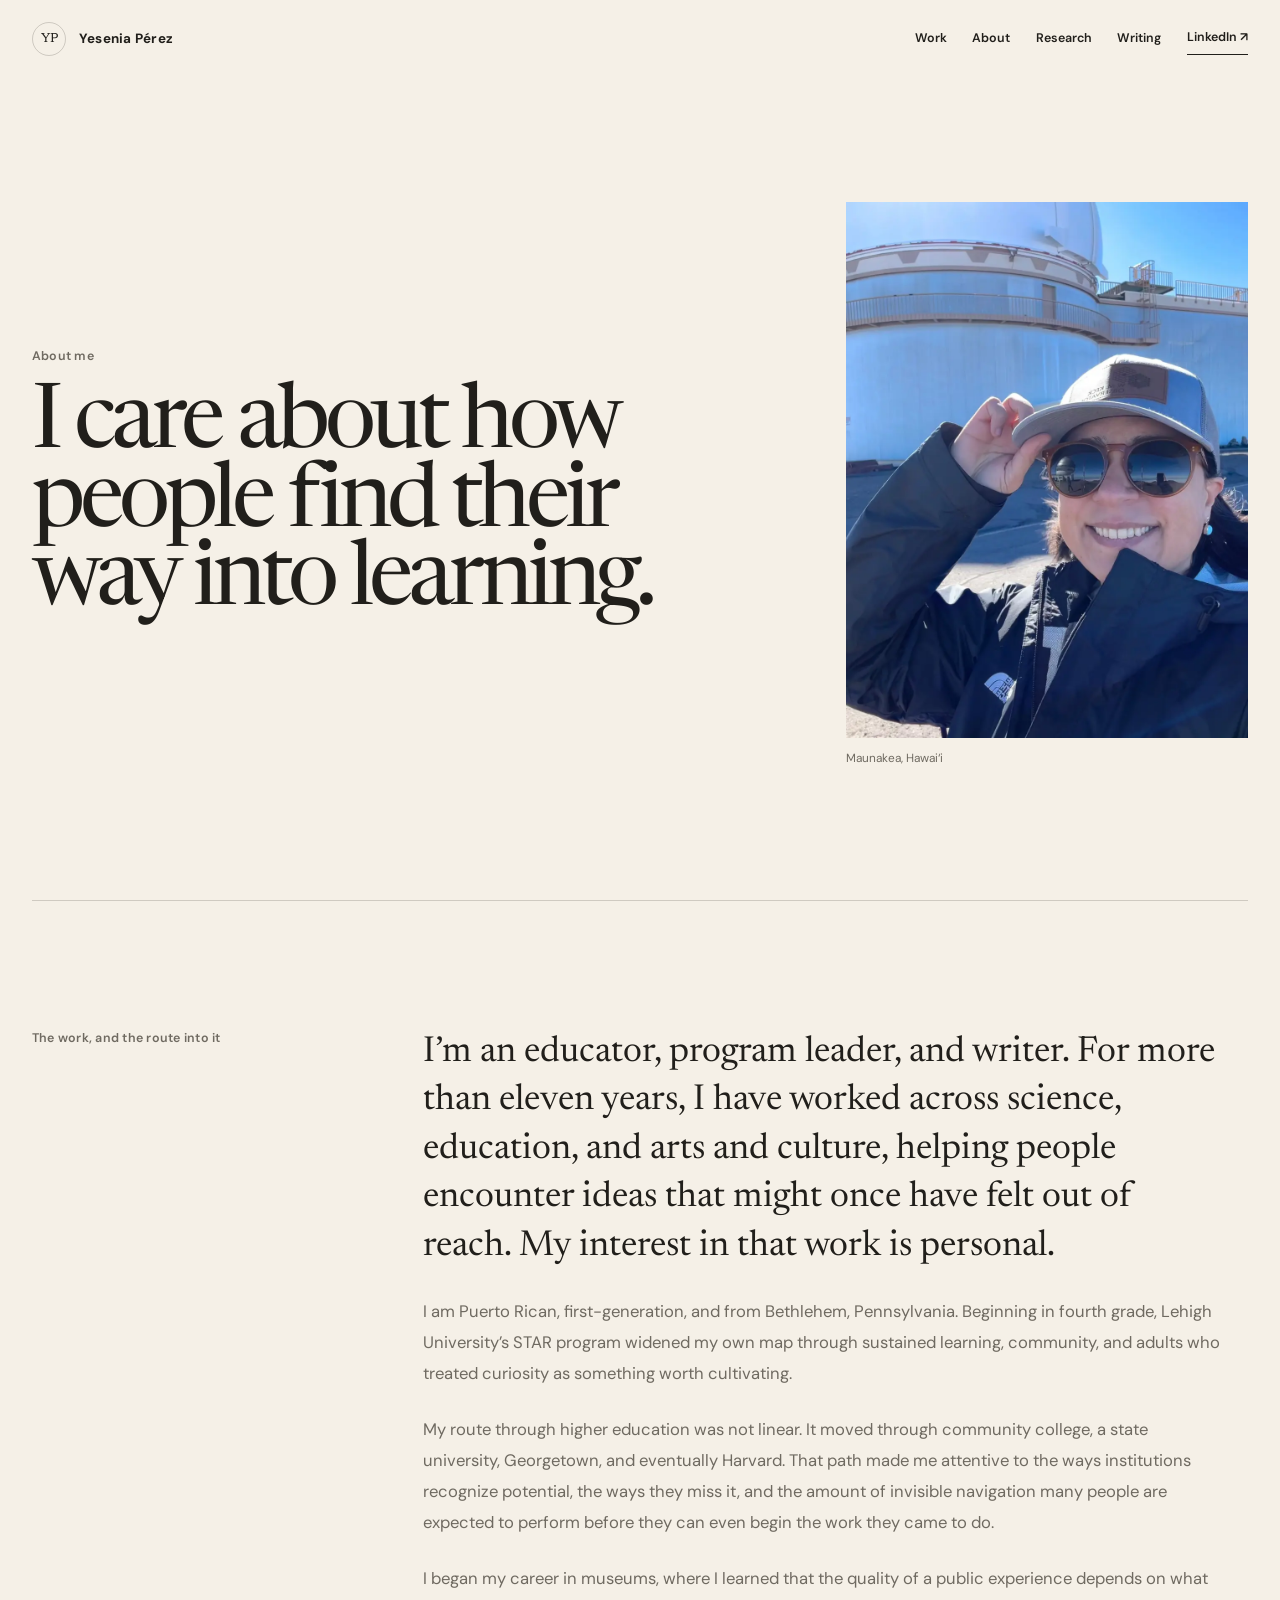
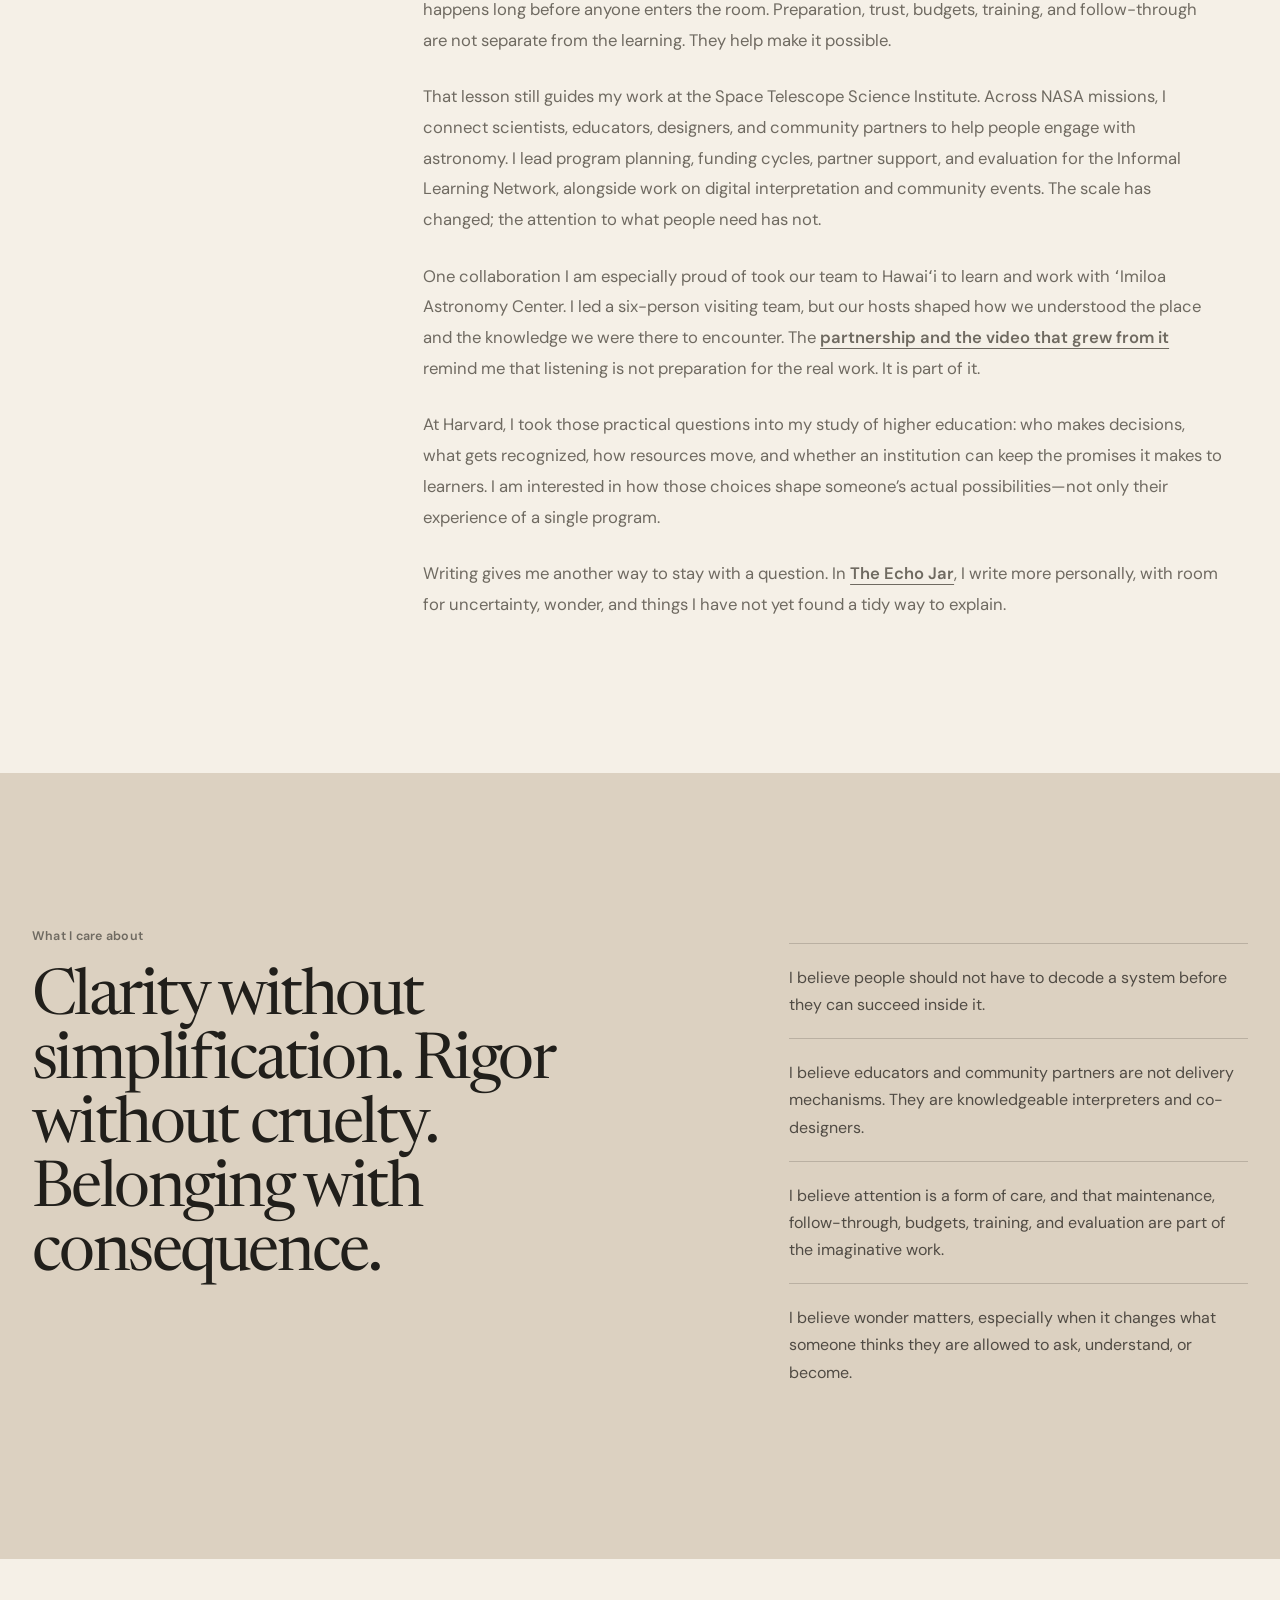
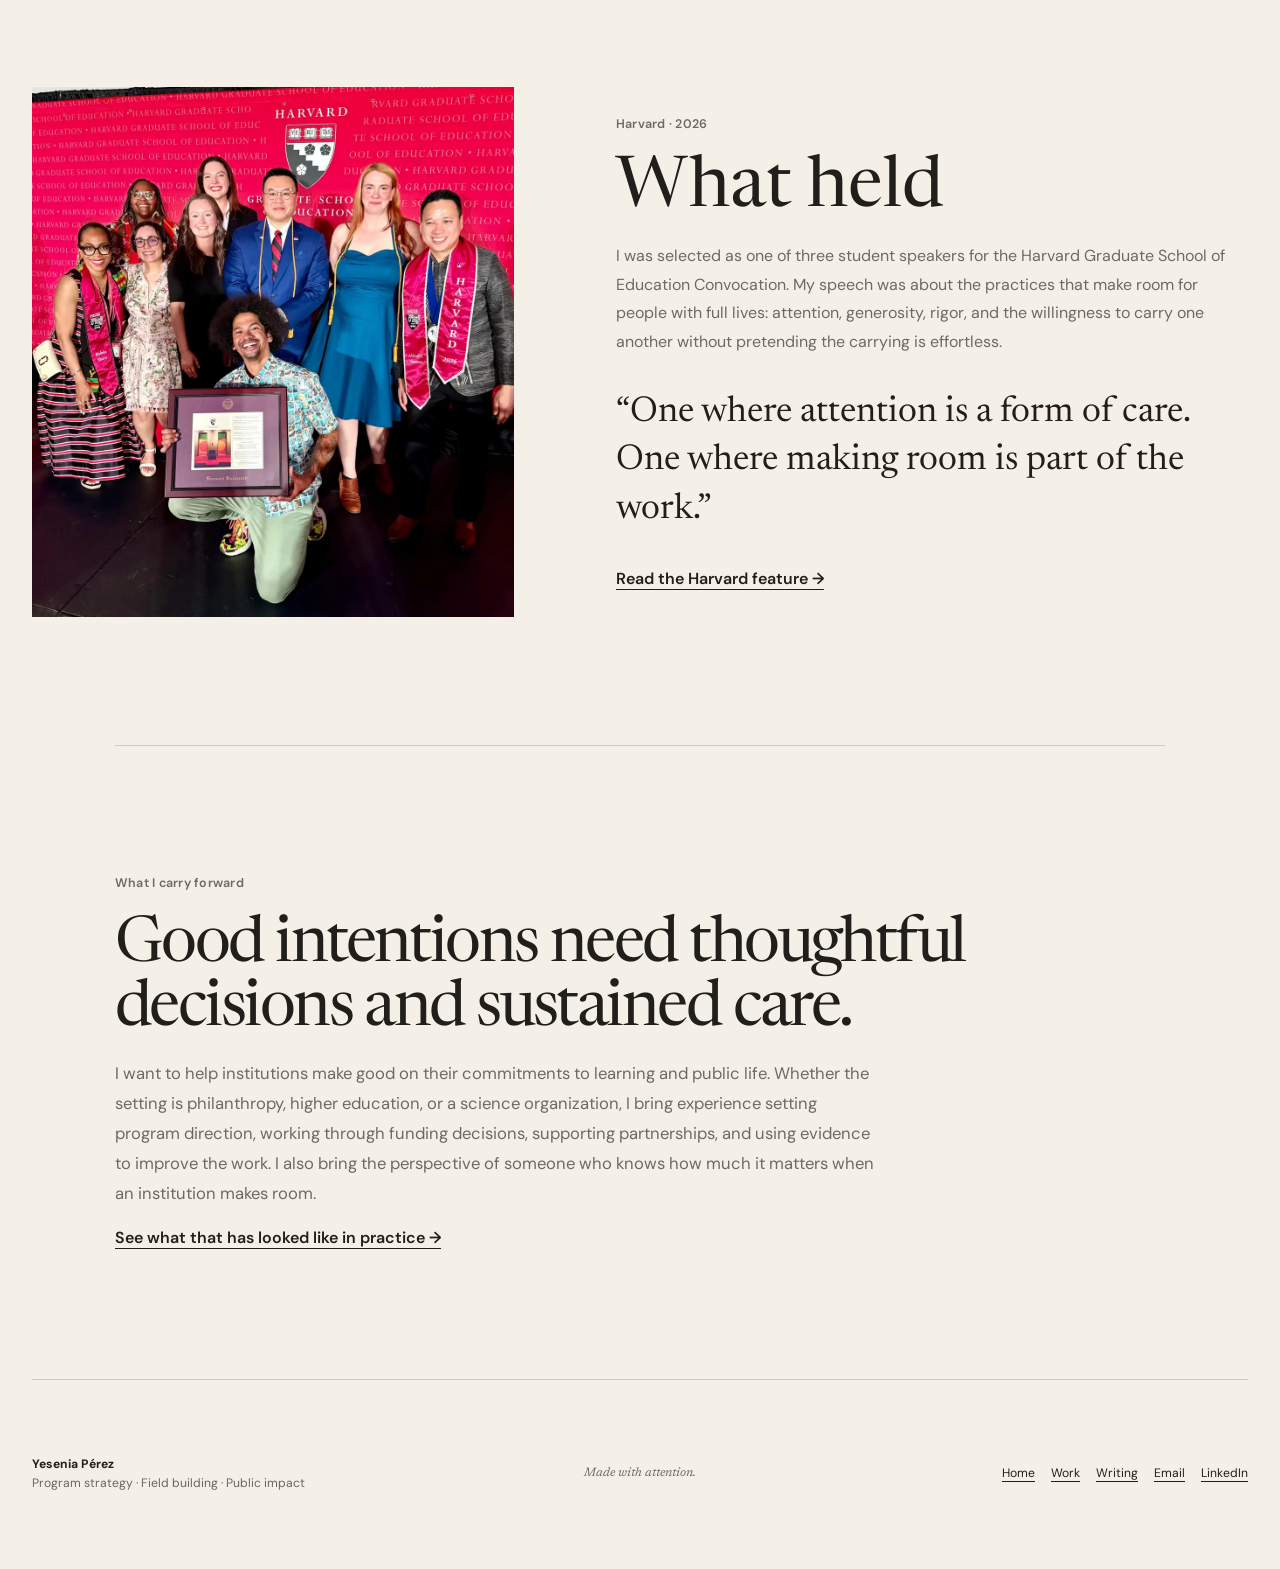
==== commit 258e53cb: "Add Hawaii collaboration case study and reframe ILN as a reciprocal partnership" ====
--- a/about.html
+++ b/about.html
@@ -46,6 +46,7 @@
         <p>My route through higher education was not linear. It moved through community college, a state university, Georgetown, and eventually Harvard. That path made me attentive to the ways institutions recognize potential, the ways they miss it, and the amount of invisible navigation many people are expected to perform before they can even begin the work they came to do.</p>
         <p>I began my career in museums, where I learned that the quality of a public experience depends on what happens long before anyone enters the room. Preparation, trust, budgets, training, and follow-through are not separate from the learning. They help make it possible.</p>
         <p>That lesson still guides my work at the Space Telescope Science Institute. Across NASA missions, I connect scientists, educators, designers, and community partners to help people engage with astronomy. I lead program planning, funding cycles, partner support, and evaluation for the Informal Learning Network, alongside work on digital interpretation and community events. The scale has changed; the attention to what people need has not.</p>
+        <p>One collaboration I am especially proud of took our team to Hawaiʻi to learn and work with ʻImiloa Astronomy Center. I led a six-person visiting team, but our hosts shaped how we understood the place and the knowledge we were there to encounter. The <a href="case-study-hawaii.html">partnership and the video that grew from it</a> remind me that listening is not preparation for the real work. It is part of it.</p>
         <p>At Harvard, I took those practical questions into my study of higher education: who makes decisions, what gets recognized, how resources move, and whether an institution can keep the promises it makes to learners. I am interested in how those choices shape someone’s actual possibilities—not only their experience of a single program.</p>
         <p>Writing gives me another way to stay with a question. In <a href="writing.html">The Echo Jar</a>, I write more personally, with room for uncertainty, wonder, and things I have not yet found a tidy way to explain.</p>
       </div>
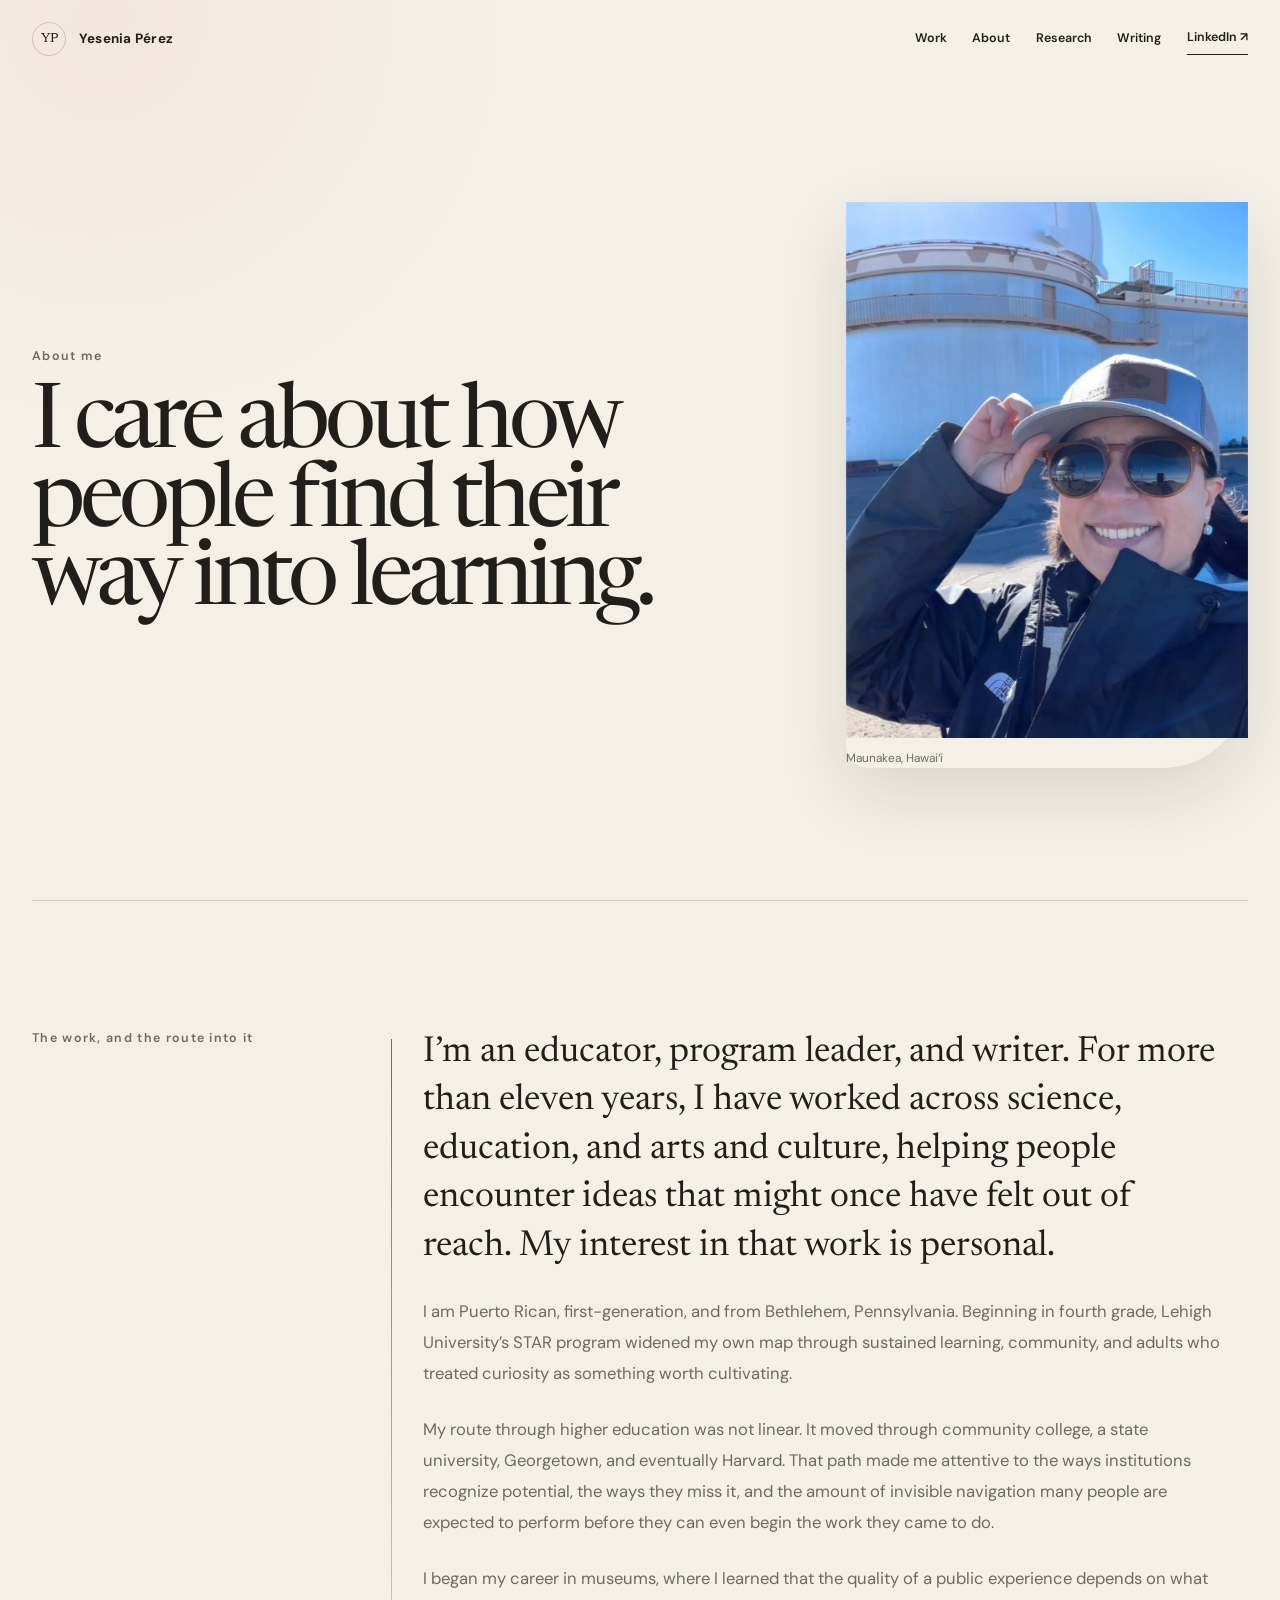
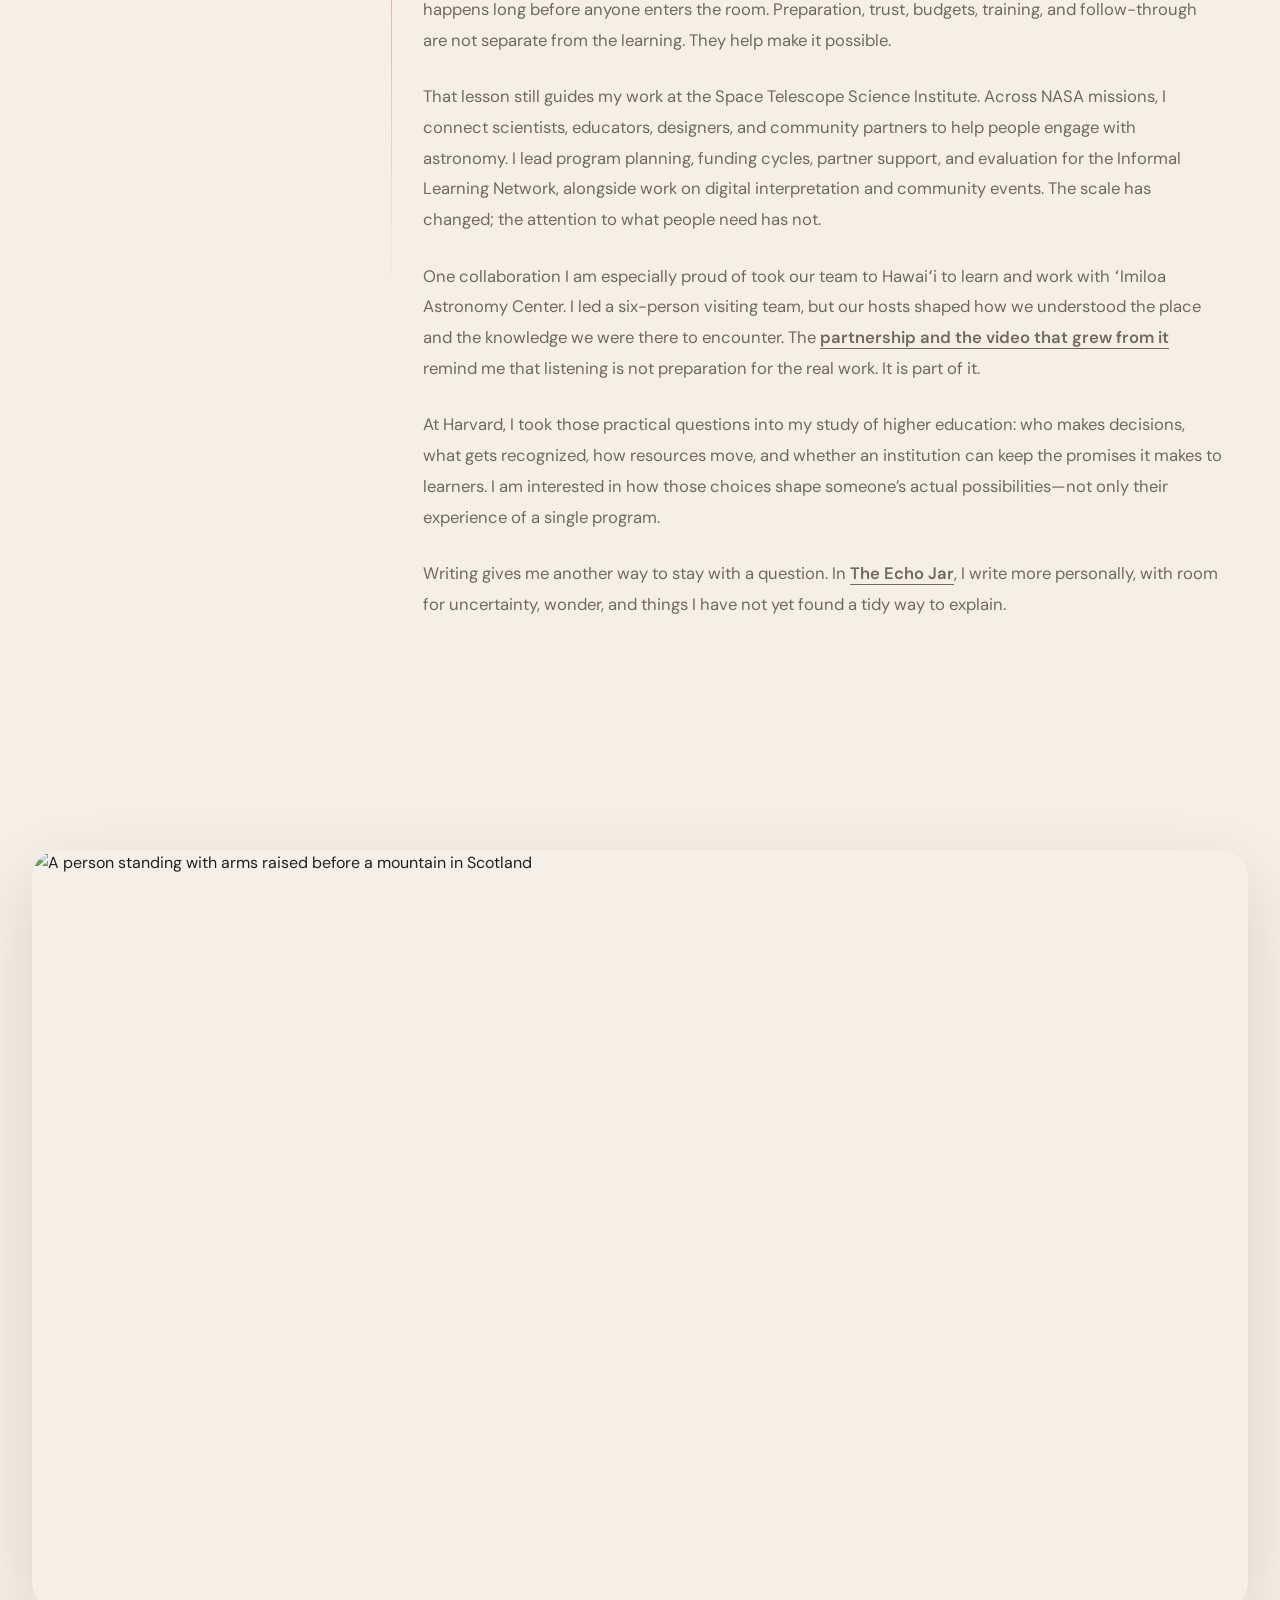
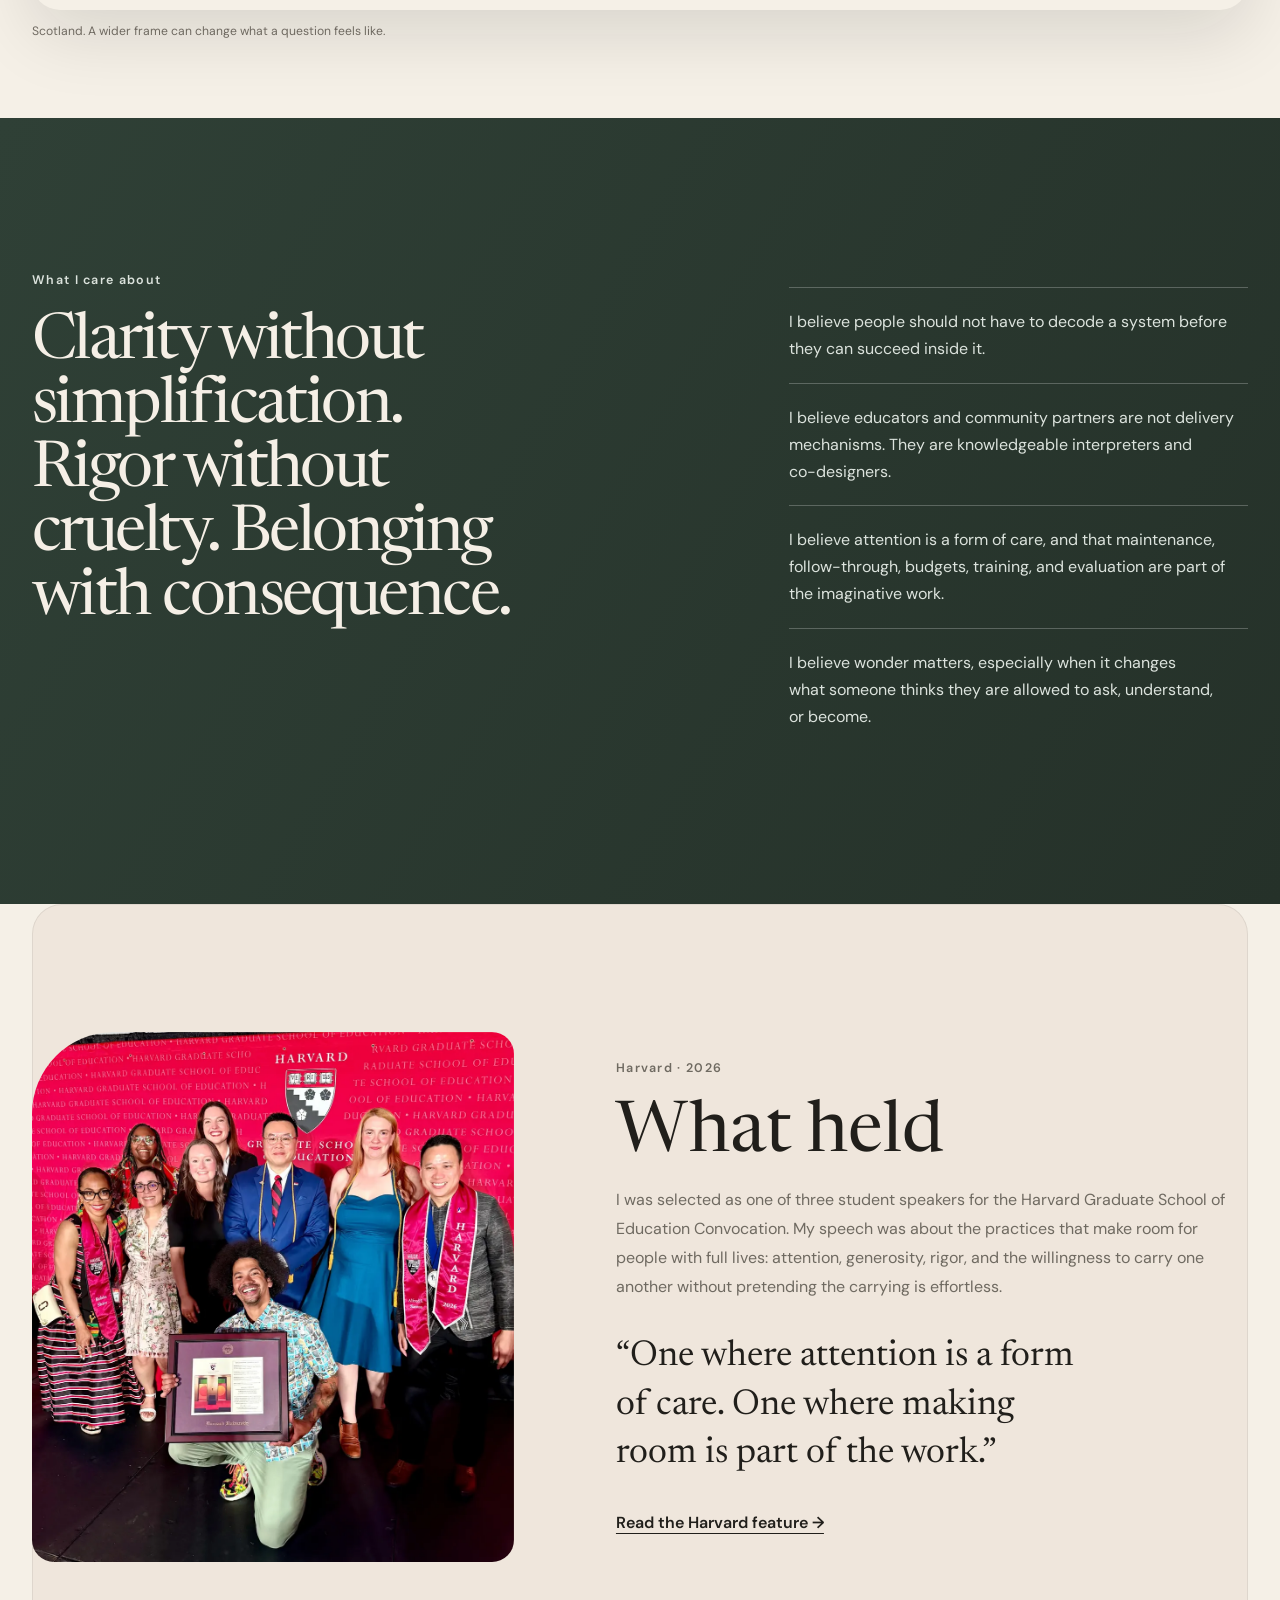
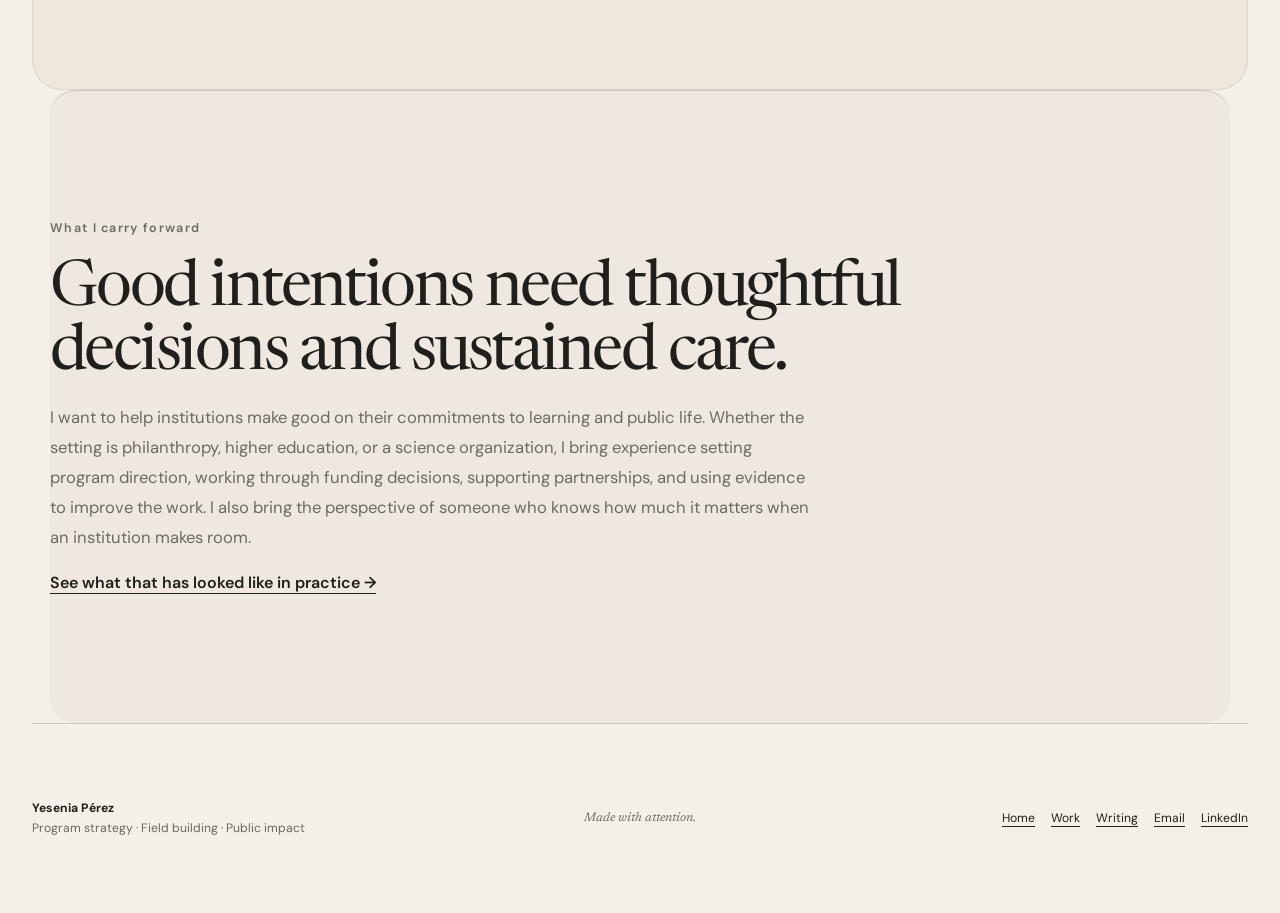
==== commit 4acaac76: "Add selective Scotland interlude to About page" ====
--- a/about.html
+++ b/about.html
@@ -21,7 +21,8 @@
     <nav id="site-nav" class="site-nav" aria-label="Primary navigation">
       <a href="work.html">Work</a>
       <a href="about.html" aria-current="page">About</a>
-      <a href="research.html">Research</a><a href="writing.html">Writing</a>
+      <a href="research.html">Research</a>
+      <a href="writing.html">Writing</a>
       <a class="nav-cta" href="https://www.linkedin.com/in/yesenia-p%C3%A9rez-fina-xyz1031/">LinkedIn ↗</a>
     </nav>
   </header>
@@ -33,7 +34,7 @@
         <h1>I care about how people find their way into learning.</h1>
       </div>
       <figure class="reveal reveal-delay">
-        <img src="assets/images/yesenia-maunakea.webp" alt="Yesenia Pérez smiling in front of an observatory on Maunakea" width="960" height="1280">
+        <img src="assets/images/yesenia-maunakea.webp" alt="A portrait photographed near an observatory on Maunakea" width="960" height="1280">
         <figcaption>Maunakea, Hawai‘i</figcaption>
       </figure>
     </section>
@@ -51,6 +52,11 @@
         <p>Writing gives me another way to stay with a question. In <a href="writing.html">The Echo Jar</a>, I write more personally, with room for uncertainty, wonder, and things I have not yet found a tidy way to explain.</p>
       </div>
     </section>
+
+    <figure class="about-photo-interlude reveal">
+      <img src="assets/images/about-scotland.webp" alt="A person standing with arms raised before a mountain in Scotland" width="1600" height="1000" loading="lazy">
+      <figcaption>Scotland. A wider frame can change what a question feels like.</figcaption>
+    </figure>
 
     <section class="quiet-beliefs">
       <div class="section-shell">
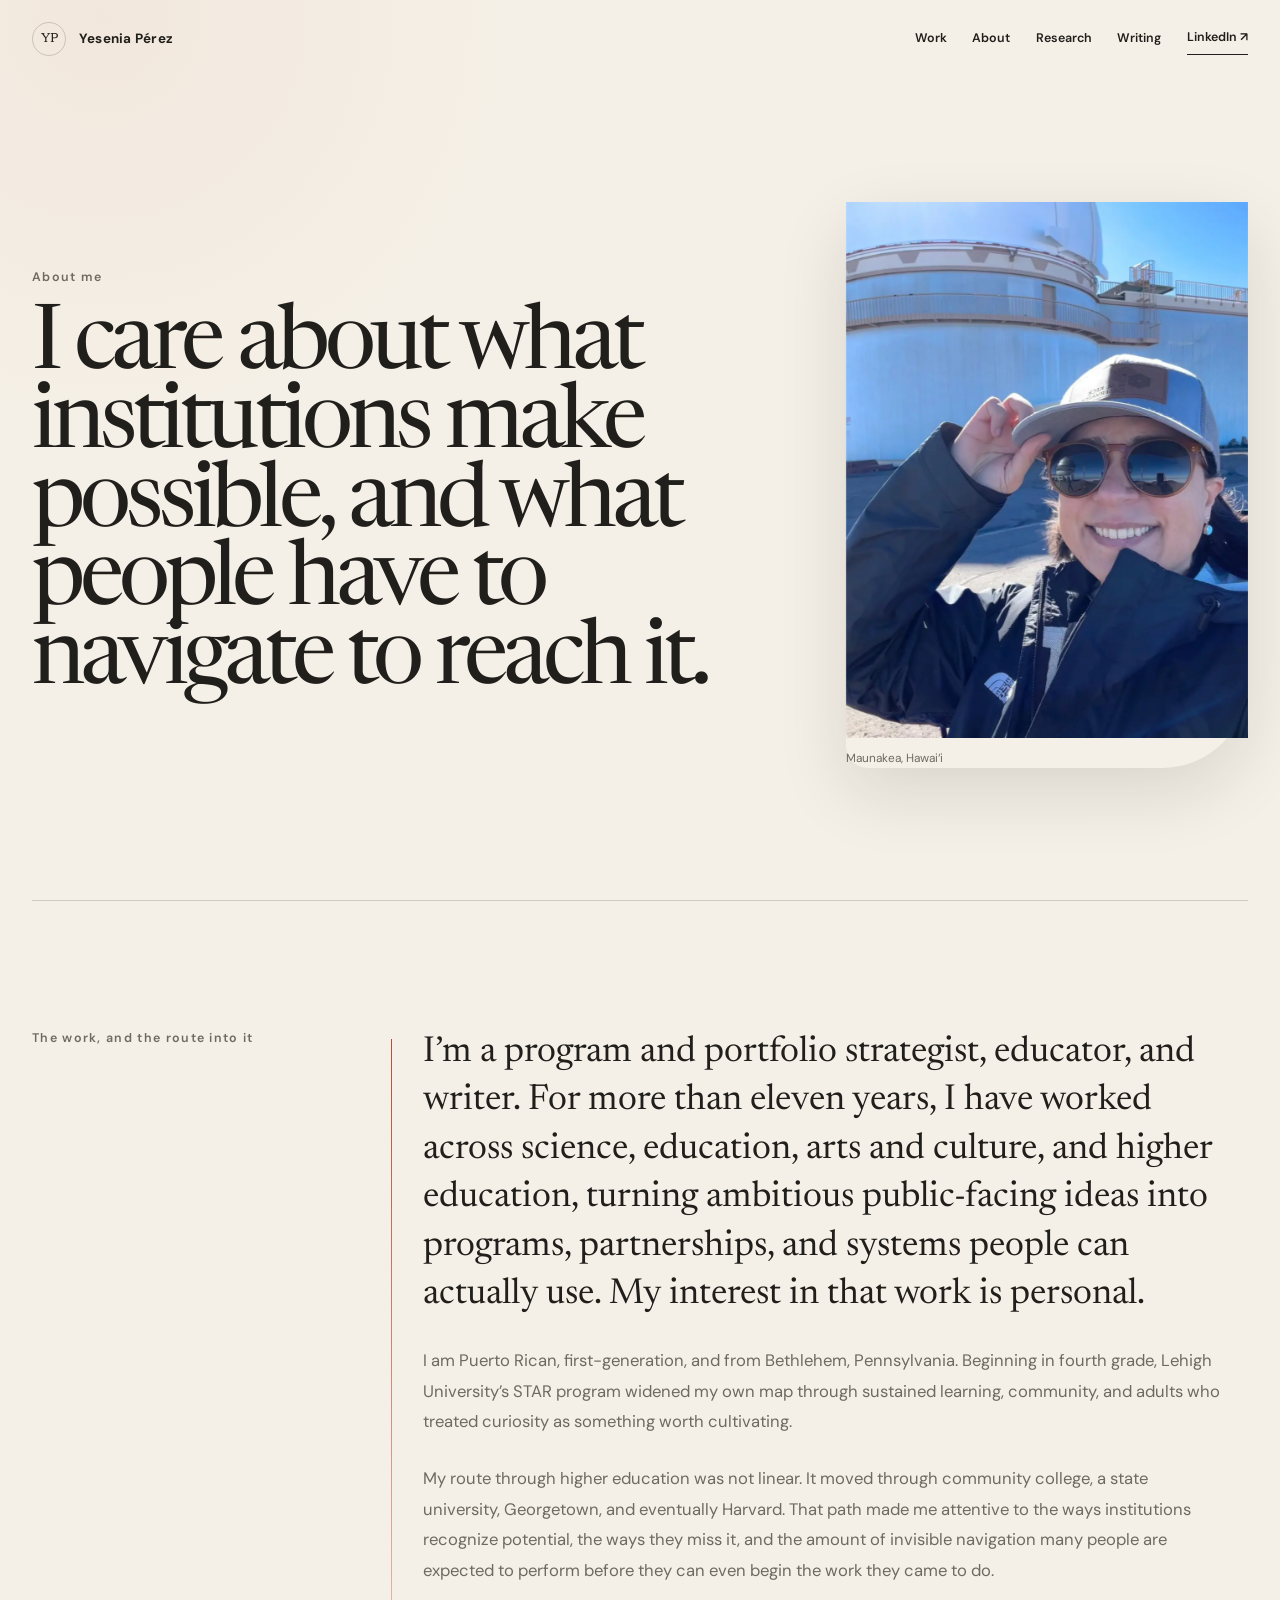
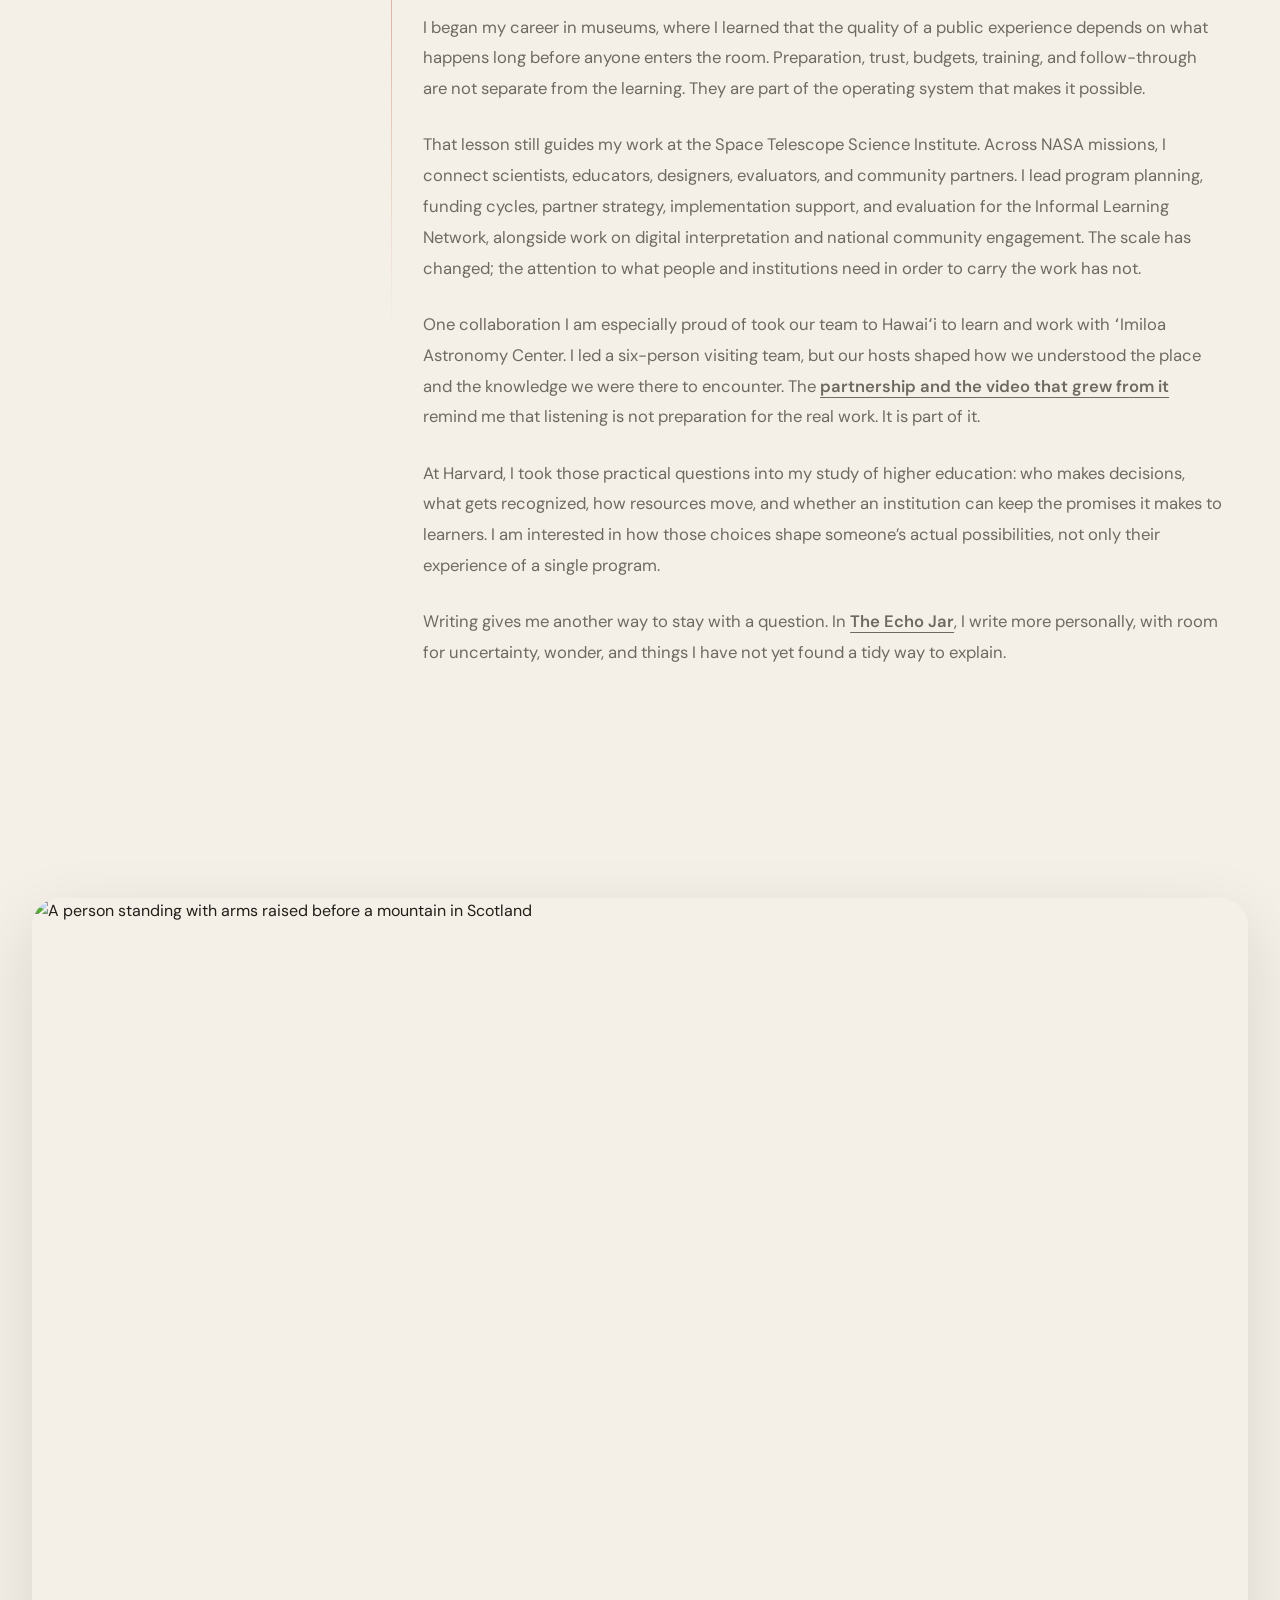
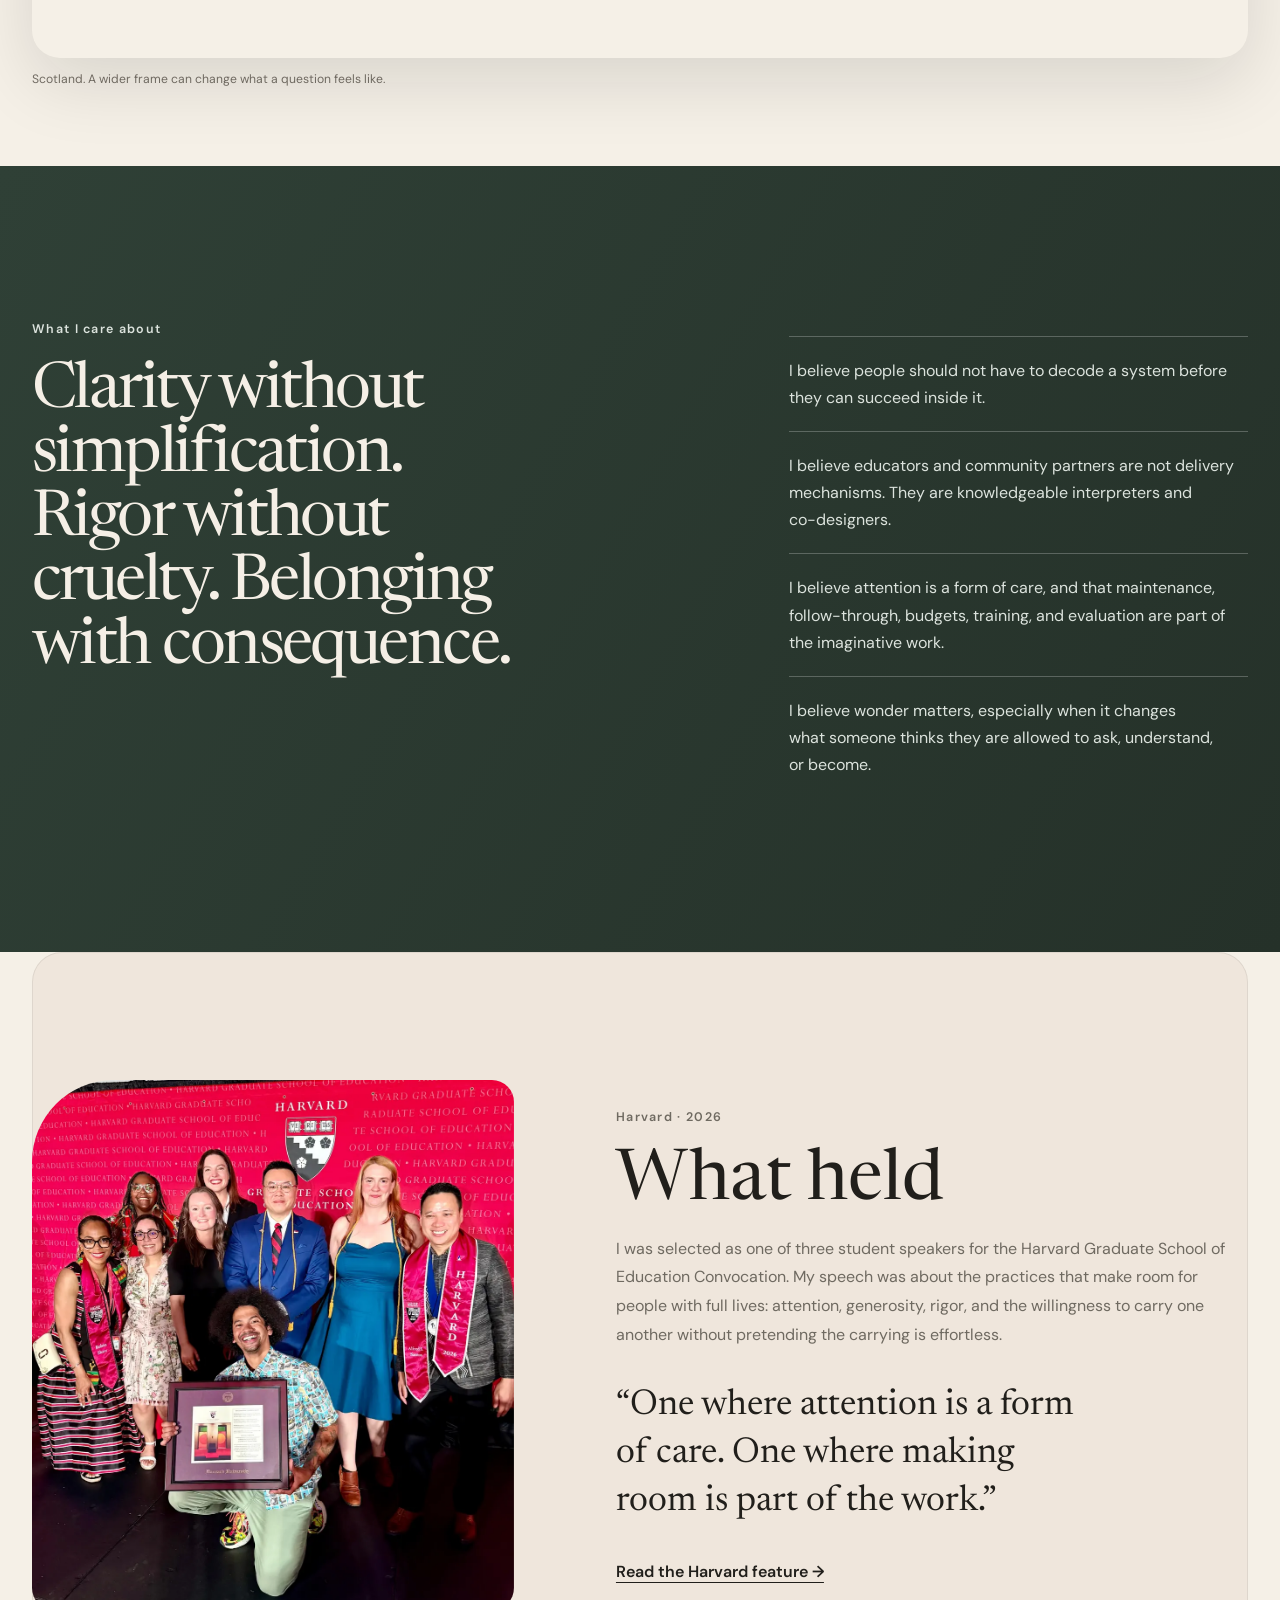
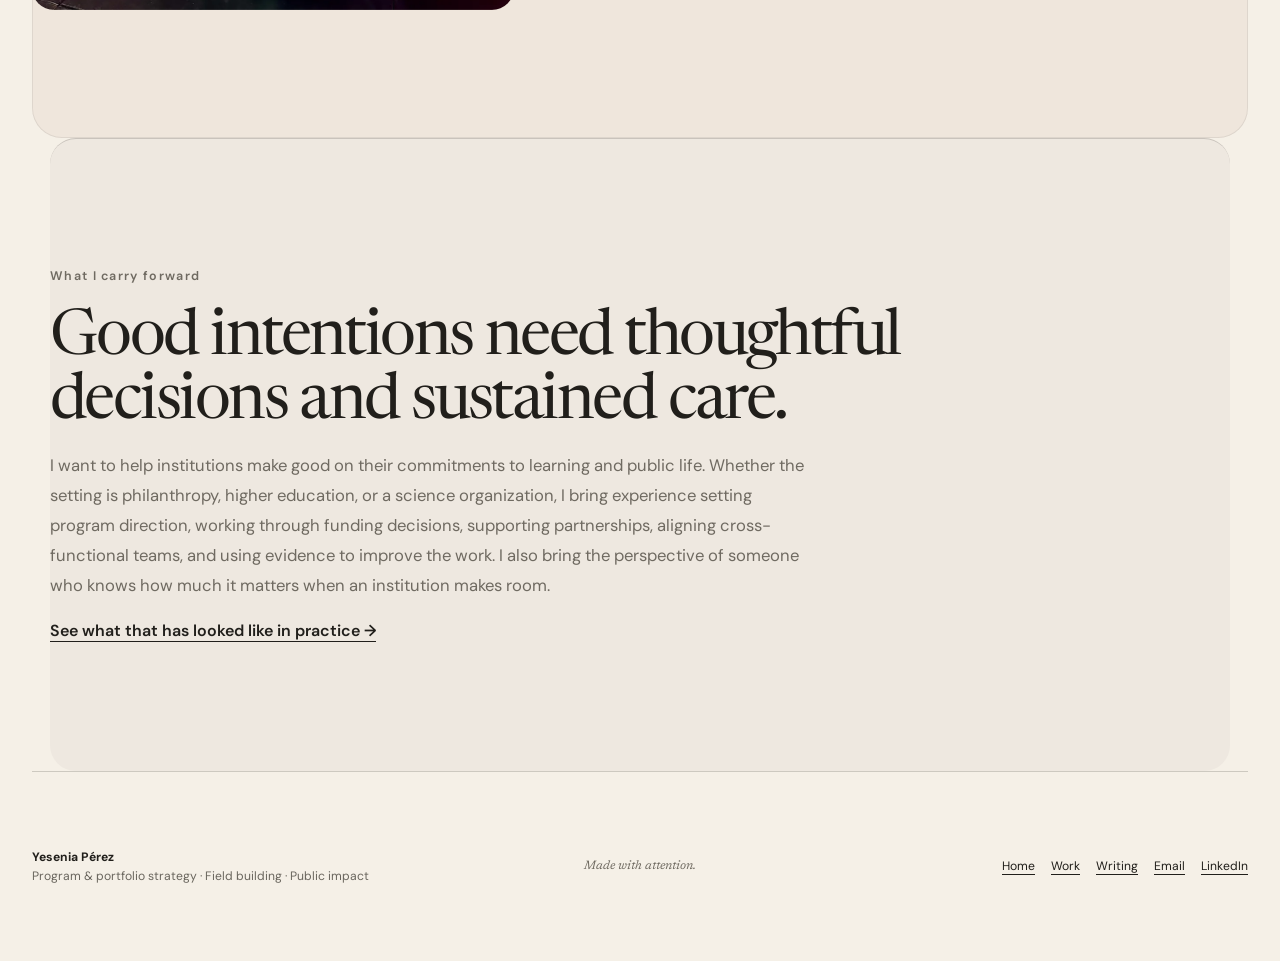
==== commit f531728a: "Elevate About page senior strategy narrative" ====
--- a/about.html
+++ b/about.html
@@ -3,7 +3,7 @@
 <head>
   <meta charset="utf-8">
   <meta name="viewport" content="width=device-width, initial-scale=1">
-  <meta name="description" content="Meet Yesenia Pérez: a Puerto Rican, first-generation educator, program leader, and writer working across science, culture, and higher education.">
+  <meta name="description" content="Meet Yesenia Pérez, a program and portfolio strategist, educator, and writer working across science, culture, philanthropy, and higher education.">
   <meta name="theme-color" content="#f5f0e7">
   <title>About — Yesenia Pérez</title>
   <link rel="preconnect" href="https://fonts.googleapis.com">
@@ -31,7 +31,7 @@
     <section class="quiet-about-hero section-shell">
       <div class="reveal">
         <p class="quiet-kicker">About me</p>
-        <h1>I care about how people find their way into learning.</h1>
+        <h1>I care about what institutions make possible, and what people have to navigate to reach it.</h1>
       </div>
       <figure class="reveal reveal-delay">
         <img src="assets/images/yesenia-maunakea.webp" alt="A portrait photographed near an observatory on Maunakea" width="960" height="1280">
@@ -42,13 +42,13 @@
     <section class="quiet-story section-shell section-pad">
       <p class="quiet-kicker reveal">The work, and the route into it</p>
       <div class="quiet-story-copy reveal">
-        <p class="quiet-lede">I’m an educator, program leader, and writer. For more than eleven years, I have worked across science, education, and arts and culture, helping people encounter ideas that might once have felt out of reach. My interest in that work is personal.</p>
+        <p class="quiet-lede">I’m a program and portfolio strategist, educator, and writer. For more than eleven years, I have worked across science, education, arts and culture, and higher education, turning ambitious public-facing ideas into programs, partnerships, and systems people can actually use. My interest in that work is personal.</p>
         <p>I am Puerto Rican, first-generation, and from Bethlehem, Pennsylvania. Beginning in fourth grade, Lehigh University’s STAR program widened my own map through sustained learning, community, and adults who treated curiosity as something worth cultivating.</p>
         <p>My route through higher education was not linear. It moved through community college, a state university, Georgetown, and eventually Harvard. That path made me attentive to the ways institutions recognize potential, the ways they miss it, and the amount of invisible navigation many people are expected to perform before they can even begin the work they came to do.</p>
-        <p>I began my career in museums, where I learned that the quality of a public experience depends on what happens long before anyone enters the room. Preparation, trust, budgets, training, and follow-through are not separate from the learning. They help make it possible.</p>
-        <p>That lesson still guides my work at the Space Telescope Science Institute. Across NASA missions, I connect scientists, educators, designers, and community partners to help people engage with astronomy. I lead program planning, funding cycles, partner support, and evaluation for the Informal Learning Network, alongside work on digital interpretation and community events. The scale has changed; the attention to what people need has not.</p>
+        <p>I began my career in museums, where I learned that the quality of a public experience depends on what happens long before anyone enters the room. Preparation, trust, budgets, training, and follow-through are not separate from the learning. They are part of the operating system that makes it possible.</p>
+        <p>That lesson still guides my work at the Space Telescope Science Institute. Across NASA missions, I connect scientists, educators, designers, evaluators, and community partners. I lead program planning, funding cycles, partner strategy, implementation support, and evaluation for the Informal Learning Network, alongside work on digital interpretation and national community engagement. The scale has changed; the attention to what people and institutions need in order to carry the work has not.</p>
         <p>One collaboration I am especially proud of took our team to Hawaiʻi to learn and work with ʻImiloa Astronomy Center. I led a six-person visiting team, but our hosts shaped how we understood the place and the knowledge we were there to encounter. The <a href="case-study-hawaii.html">partnership and the video that grew from it</a> remind me that listening is not preparation for the real work. It is part of it.</p>
-        <p>At Harvard, I took those practical questions into my study of higher education: who makes decisions, what gets recognized, how resources move, and whether an institution can keep the promises it makes to learners. I am interested in how those choices shape someone’s actual possibilities—not only their experience of a single program.</p>
+        <p>At Harvard, I took those practical questions into my study of higher education: who makes decisions, what gets recognized, how resources move, and whether an institution can keep the promises it makes to learners. I am interested in how those choices shape someone’s actual possibilities, not only their experience of a single program.</p>
         <p>Writing gives me another way to stay with a question. In <a href="writing.html">The Echo Jar</a>, I write more personally, with room for uncertainty, wonder, and things I have not yet found a tidy way to explain.</p>
       </div>
     </section>
@@ -89,13 +89,13 @@
     <section class="quiet-now section-shell section-pad reveal">
       <p class="quiet-kicker">What I carry forward</p>
       <h2>Good intentions need thoughtful decisions and sustained care.</h2>
-      <p>I want to help institutions make good on their commitments to learning and public life. Whether the setting is philanthropy, higher education, or a science organization, I bring experience setting program direction, working through funding decisions, supporting partnerships, and using evidence to improve the work. I also bring the perspective of someone who knows how much it matters when an institution makes room.</p>
+      <p>I want to help institutions make good on their commitments to learning and public life. Whether the setting is philanthropy, higher education, or a science organization, I bring experience setting program direction, working through funding decisions, supporting partnerships, aligning cross-functional teams, and using evidence to improve the work. I also bring the perspective of someone who knows how much it matters when an institution makes room.</p>
       <a href="work.html">See what that has looked like in practice →</a>
     </section>
   </main>
 
   <footer class="site-footer section-shell">
-    <div><strong>Yesenia Pérez</strong><span>Program strategy · Field building · Public impact</span></div>
+    <div><strong>Yesenia Pérez</strong><span>Program &amp; portfolio strategy · Field building · Public impact</span></div>
     <p>Made with attention.</p>
     <div class="footer-links"><a href="index.html">Home</a><a href="work.html">Work</a><a href="writing.html">Writing</a><a href="mailto:yperez@gse.harvard.edu">Email</a><a href="https://www.linkedin.com/in/yesenia-p%C3%A9rez-fina-xyz1031/">LinkedIn</a></div>
   </footer>
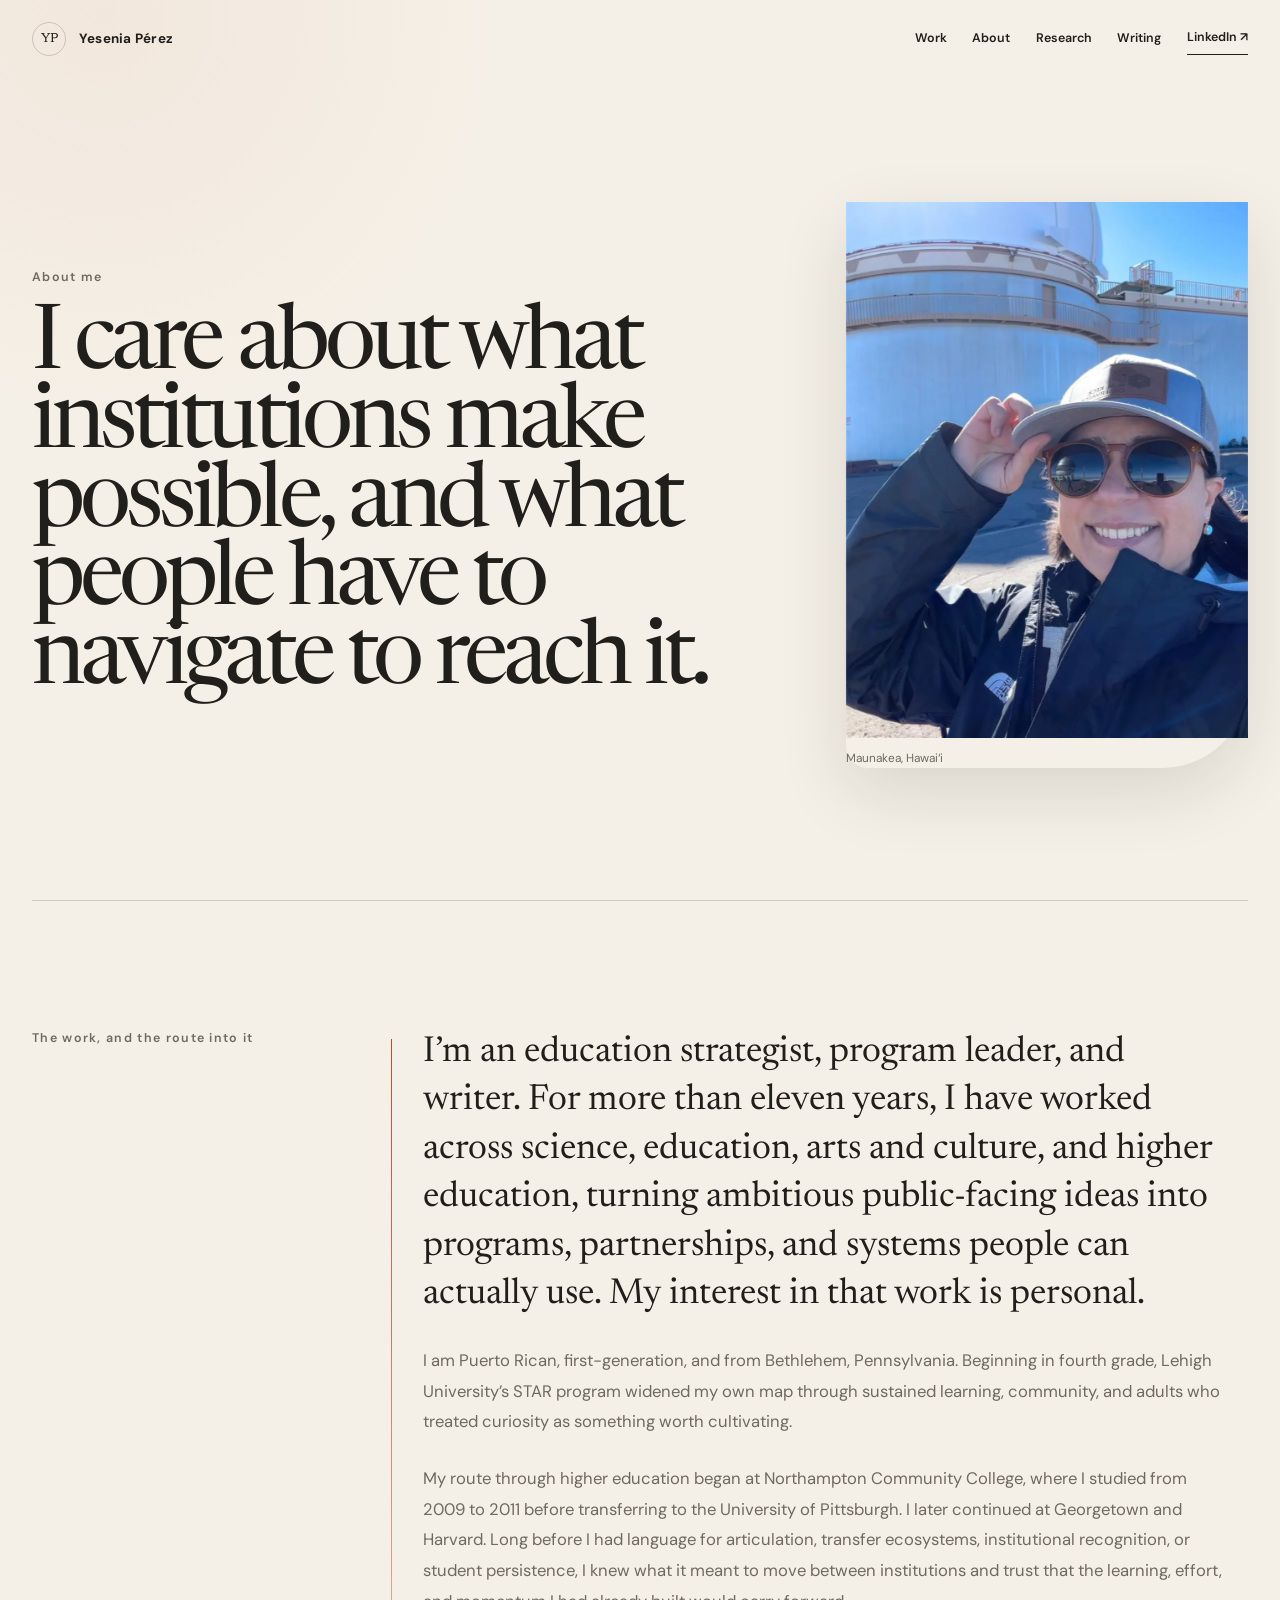
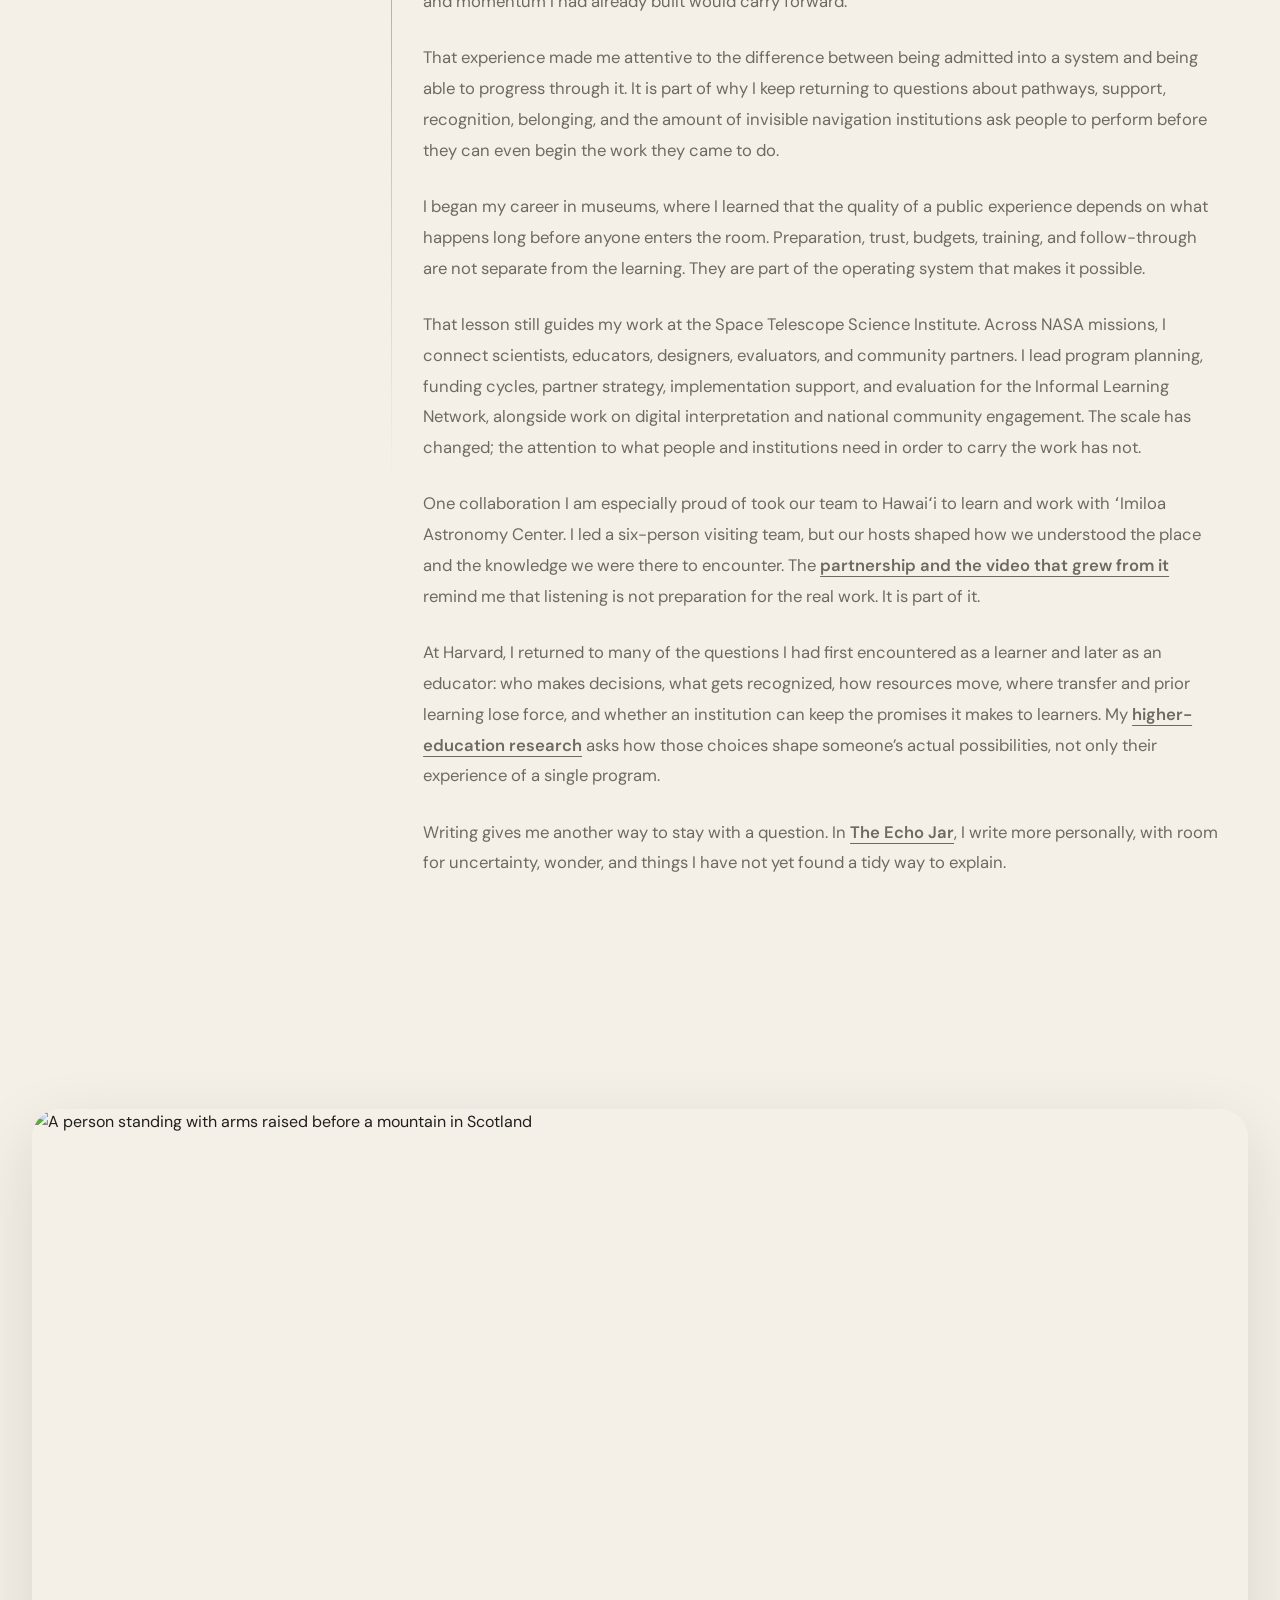
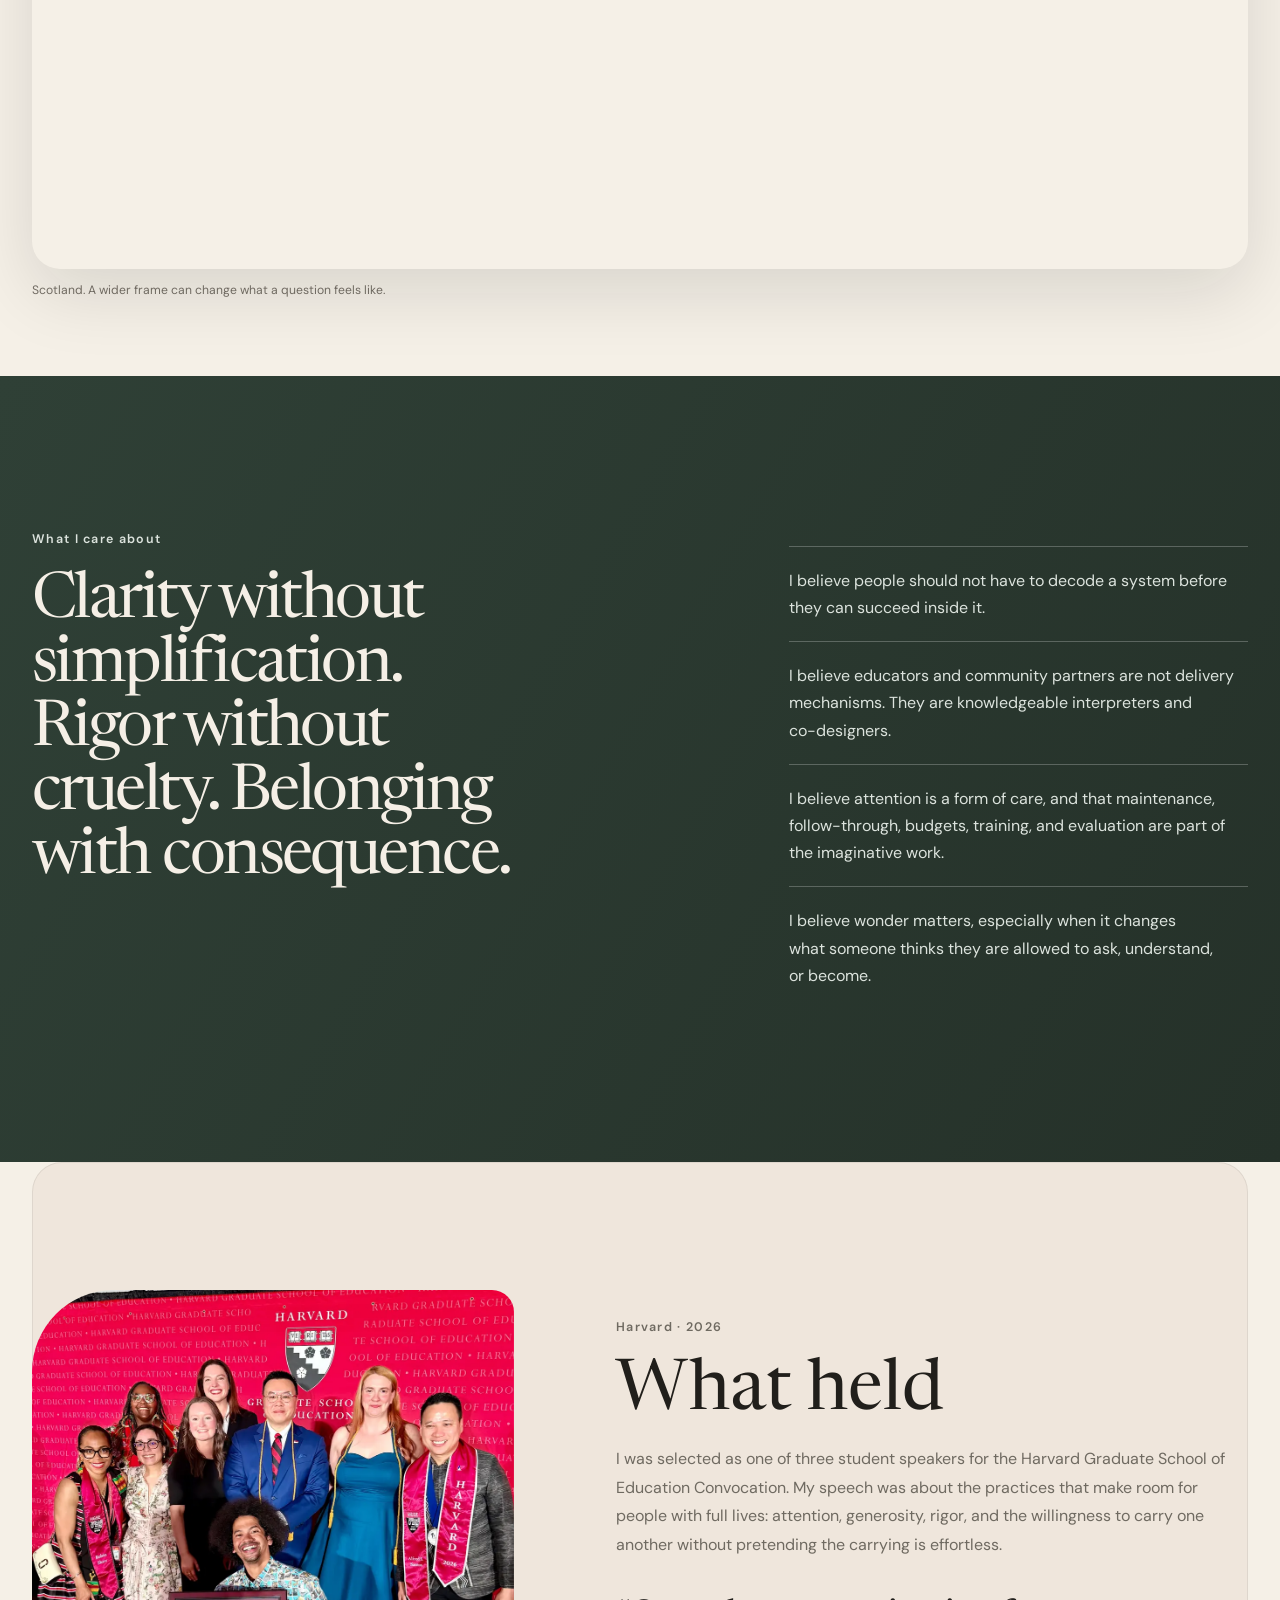
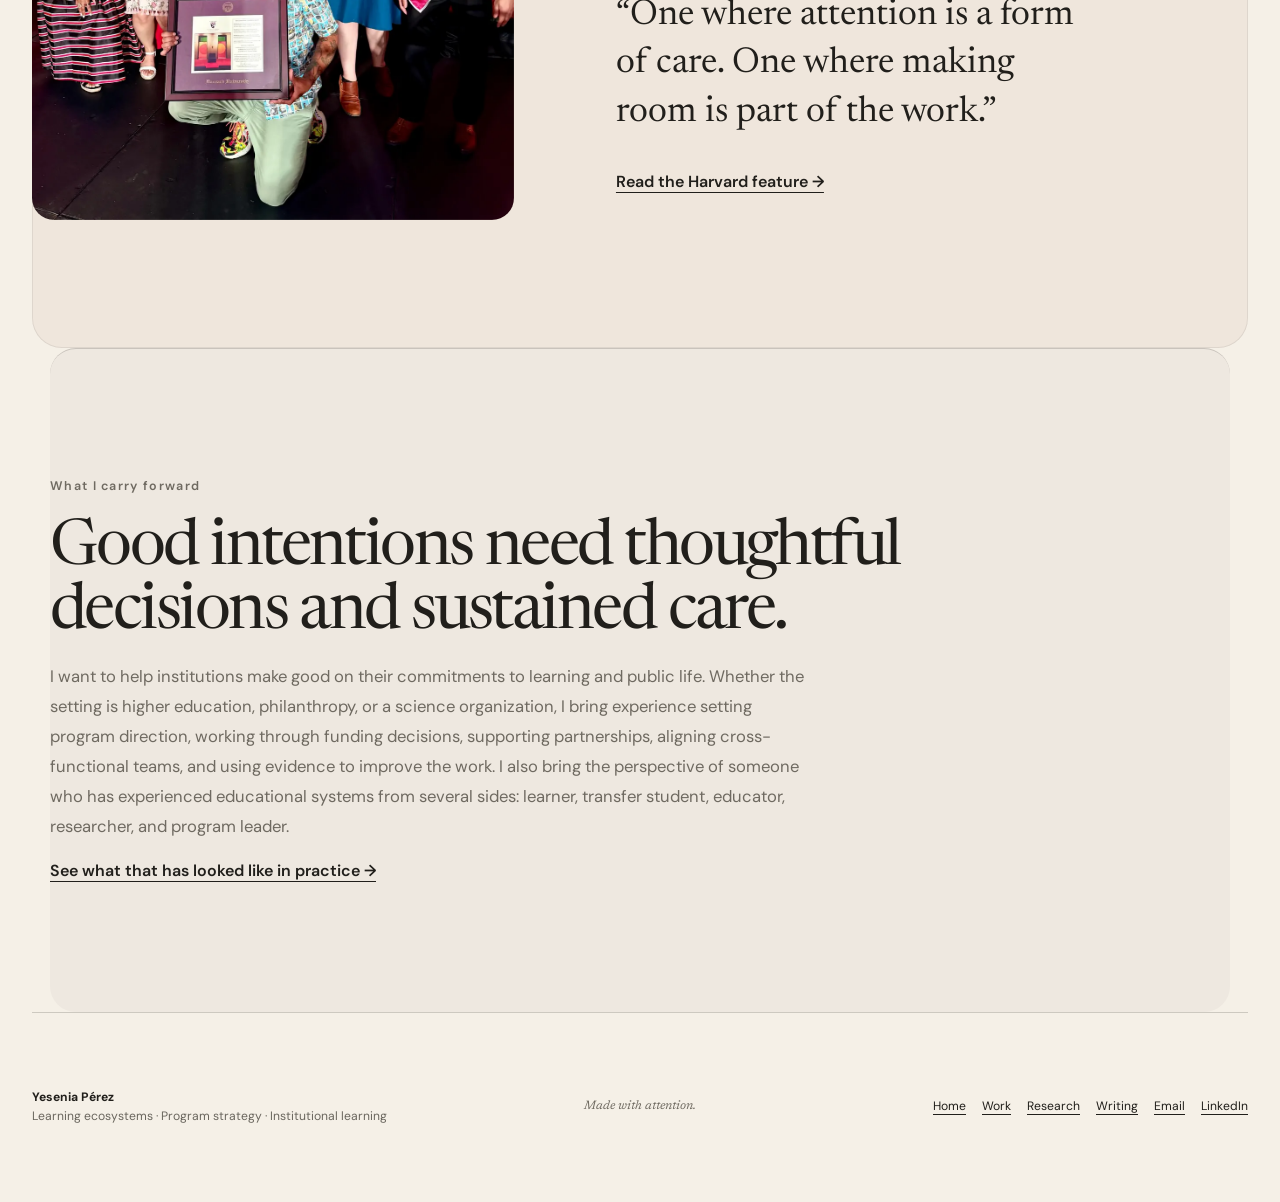
==== commit 6785c133: "Add community college and transfer pathway to About story" ====
--- a/about.html
+++ b/about.html
@@ -3,7 +3,7 @@
 <head>
   <meta charset="utf-8">
   <meta name="viewport" content="width=device-width, initial-scale=1">
-  <meta name="description" content="Meet Yesenia Pérez, a program and portfolio strategist, educator, and writer working across science, culture, philanthropy, and higher education.">
+  <meta name="description" content="Meet Yesenia Pérez, an education strategist and program leader working across learning ecosystems, higher education, science, culture, and public institutions.">
   <meta name="theme-color" content="#f5f0e7">
   <title>About — Yesenia Pérez</title>
   <link rel="preconnect" href="https://fonts.googleapis.com">
@@ -42,13 +42,14 @@
     <section class="quiet-story section-shell section-pad">
       <p class="quiet-kicker reveal">The work, and the route into it</p>
       <div class="quiet-story-copy reveal">
-        <p class="quiet-lede">I’m a program and portfolio strategist, educator, and writer. For more than eleven years, I have worked across science, education, arts and culture, and higher education, turning ambitious public-facing ideas into programs, partnerships, and systems people can actually use. My interest in that work is personal.</p>
+        <p class="quiet-lede">I’m an education strategist, program leader, and writer. For more than eleven years, I have worked across science, education, arts and culture, and higher education, turning ambitious public-facing ideas into programs, partnerships, and systems people can actually use. My interest in that work is personal.</p>
         <p>I am Puerto Rican, first-generation, and from Bethlehem, Pennsylvania. Beginning in fourth grade, Lehigh University’s STAR program widened my own map through sustained learning, community, and adults who treated curiosity as something worth cultivating.</p>
-        <p>My route through higher education was not linear. It moved through community college, a state university, Georgetown, and eventually Harvard. That path made me attentive to the ways institutions recognize potential, the ways they miss it, and the amount of invisible navigation many people are expected to perform before they can even begin the work they came to do.</p>
+        <p>My route through higher education began at Northampton Community College, where I studied from 2009 to 2011 before transferring to the University of Pittsburgh. I later continued at Georgetown and Harvard. Long before I had language for articulation, transfer ecosystems, institutional recognition, or student persistence, I knew what it meant to move between institutions and trust that the learning, effort, and momentum I had already built would carry forward.</p>
+        <p>That experience made me attentive to the difference between being admitted into a system and being able to progress through it. It is part of why I keep returning to questions about pathways, support, recognition, belonging, and the amount of invisible navigation institutions ask people to perform before they can even begin the work they came to do.</p>
         <p>I began my career in museums, where I learned that the quality of a public experience depends on what happens long before anyone enters the room. Preparation, trust, budgets, training, and follow-through are not separate from the learning. They are part of the operating system that makes it possible.</p>
         <p>That lesson still guides my work at the Space Telescope Science Institute. Across NASA missions, I connect scientists, educators, designers, evaluators, and community partners. I lead program planning, funding cycles, partner strategy, implementation support, and evaluation for the Informal Learning Network, alongside work on digital interpretation and national community engagement. The scale has changed; the attention to what people and institutions need in order to carry the work has not.</p>
         <p>One collaboration I am especially proud of took our team to Hawaiʻi to learn and work with ʻImiloa Astronomy Center. I led a six-person visiting team, but our hosts shaped how we understood the place and the knowledge we were there to encounter. The <a href="case-study-hawaii.html">partnership and the video that grew from it</a> remind me that listening is not preparation for the real work. It is part of it.</p>
-        <p>At Harvard, I took those practical questions into my study of higher education: who makes decisions, what gets recognized, how resources move, and whether an institution can keep the promises it makes to learners. I am interested in how those choices shape someone’s actual possibilities, not only their experience of a single program.</p>
+        <p>At Harvard, I returned to many of the questions I had first encountered as a learner and later as an educator: who makes decisions, what gets recognized, how resources move, where transfer and prior learning lose force, and whether an institution can keep the promises it makes to learners. My <a href="research.html">higher-education research</a> asks how those choices shape someone’s actual possibilities, not only their experience of a single program.</p>
         <p>Writing gives me another way to stay with a question. In <a href="writing.html">The Echo Jar</a>, I write more personally, with room for uncertainty, wonder, and things I have not yet found a tidy way to explain.</p>
       </div>
     </section>
@@ -89,15 +90,15 @@
     <section class="quiet-now section-shell section-pad reveal">
       <p class="quiet-kicker">What I carry forward</p>
       <h2>Good intentions need thoughtful decisions and sustained care.</h2>
-      <p>I want to help institutions make good on their commitments to learning and public life. Whether the setting is philanthropy, higher education, or a science organization, I bring experience setting program direction, working through funding decisions, supporting partnerships, aligning cross-functional teams, and using evidence to improve the work. I also bring the perspective of someone who knows how much it matters when an institution makes room.</p>
+      <p>I want to help institutions make good on their commitments to learning and public life. Whether the setting is higher education, philanthropy, or a science organization, I bring experience setting program direction, working through funding decisions, supporting partnerships, aligning cross-functional teams, and using evidence to improve the work. I also bring the perspective of someone who has experienced educational systems from several sides: learner, transfer student, educator, researcher, and program leader.</p>
       <a href="work.html">See what that has looked like in practice →</a>
     </section>
   </main>
 
   <footer class="site-footer section-shell">
-    <div><strong>Yesenia Pérez</strong><span>Program &amp; portfolio strategy · Field building · Public impact</span></div>
+    <div><strong>Yesenia Pérez</strong><span>Learning ecosystems · Program strategy · Institutional learning</span></div>
     <p>Made with attention.</p>
-    <div class="footer-links"><a href="index.html">Home</a><a href="work.html">Work</a><a href="writing.html">Writing</a><a href="mailto:yperez@gse.harvard.edu">Email</a><a href="https://www.linkedin.com/in/yesenia-p%C3%A9rez-fina-xyz1031/">LinkedIn</a></div>
+    <div class="footer-links"><a href="index.html">Home</a><a href="work.html">Work</a><a href="research.html">Research</a><a href="writing.html">Writing</a><a href="mailto:yperez@gse.harvard.edu">Email</a><a href="https://www.linkedin.com/in/yesenia-p%C3%A9rez-fina-xyz1031/">LinkedIn</a></div>
   </footer>
 </body>
 </html>
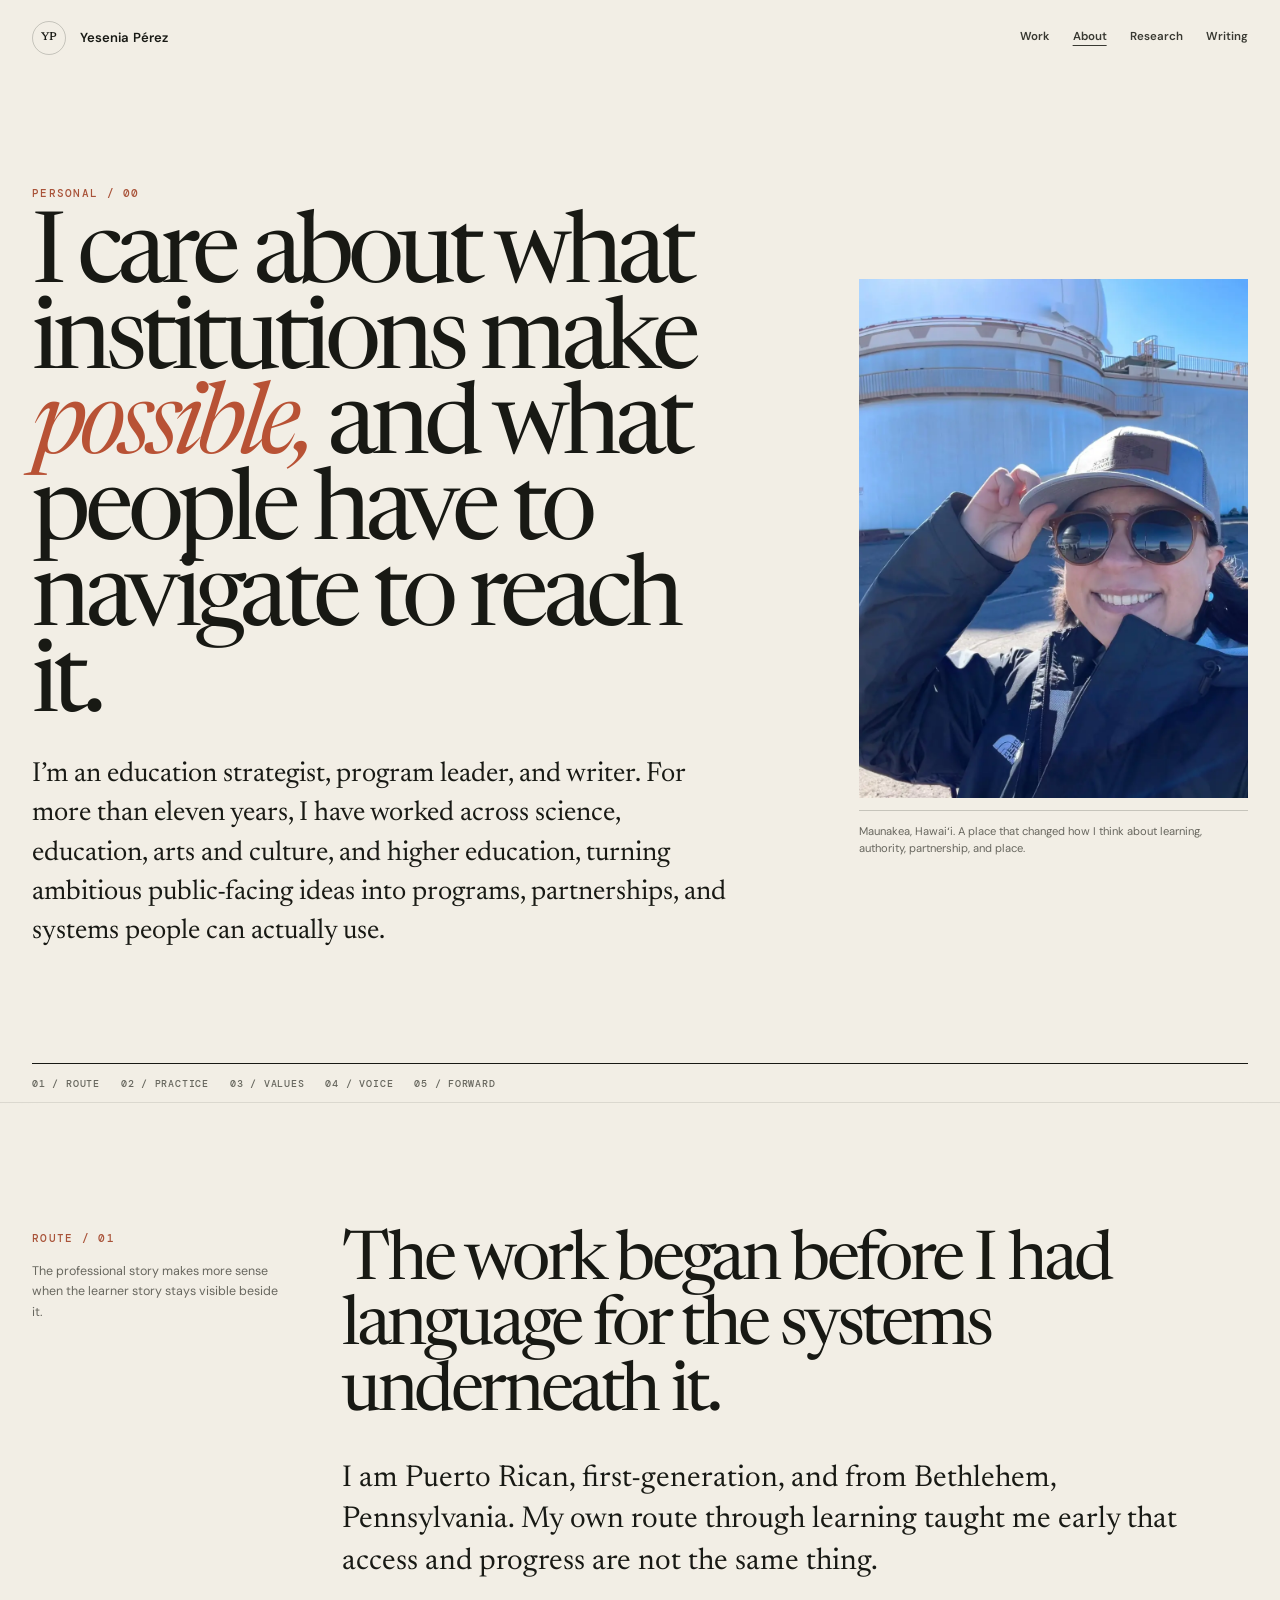
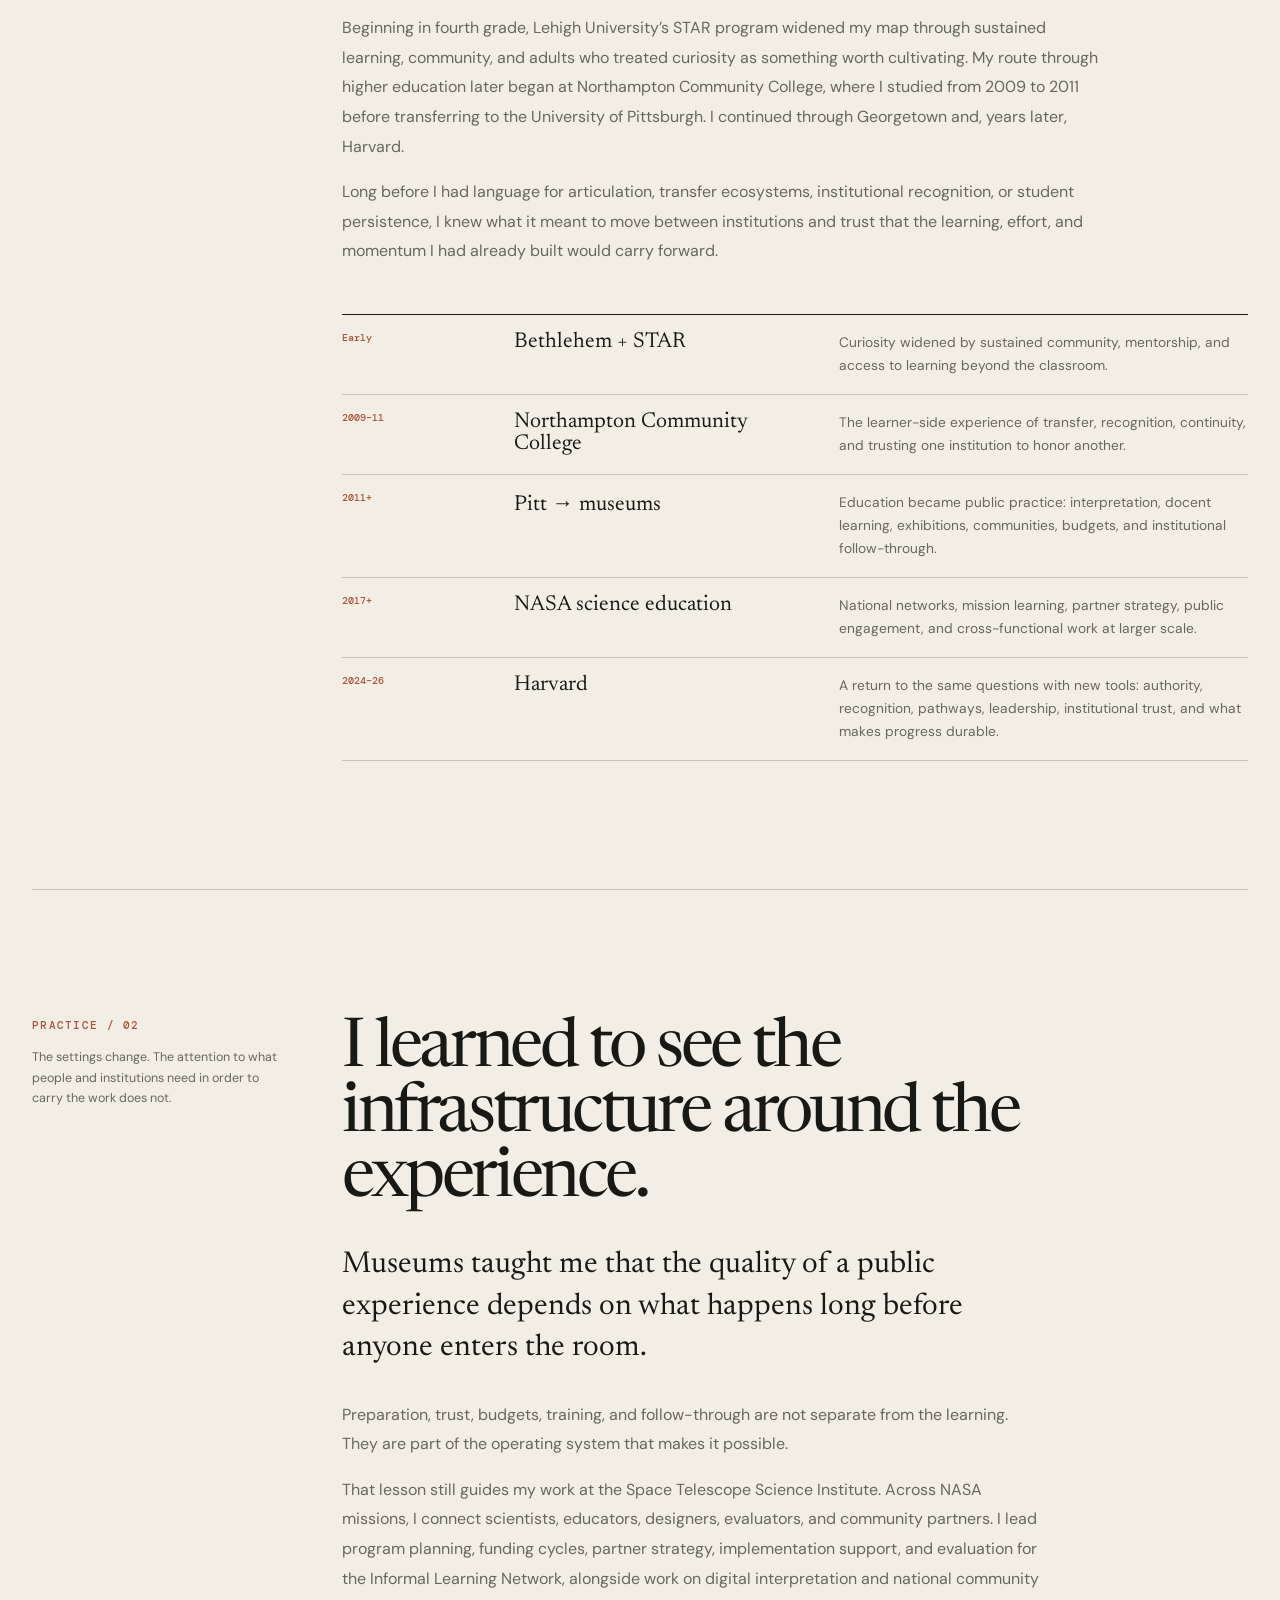
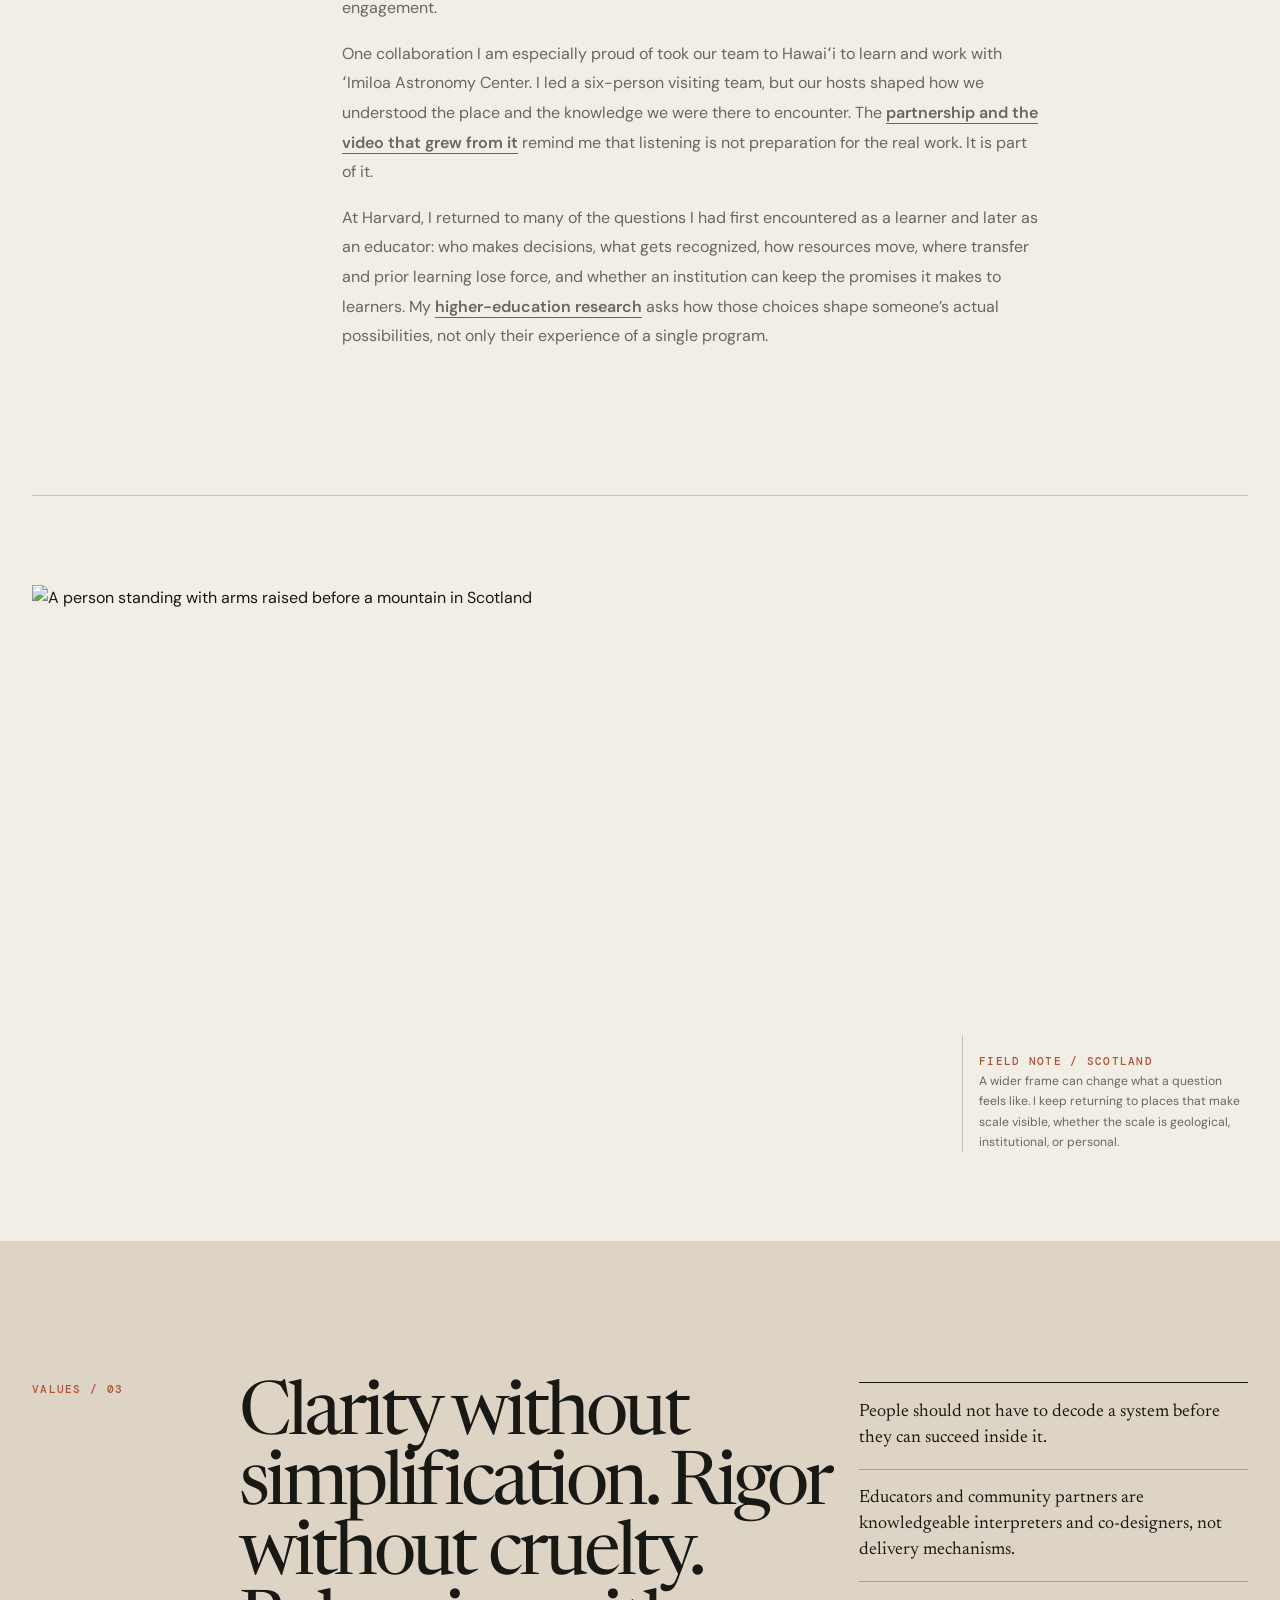
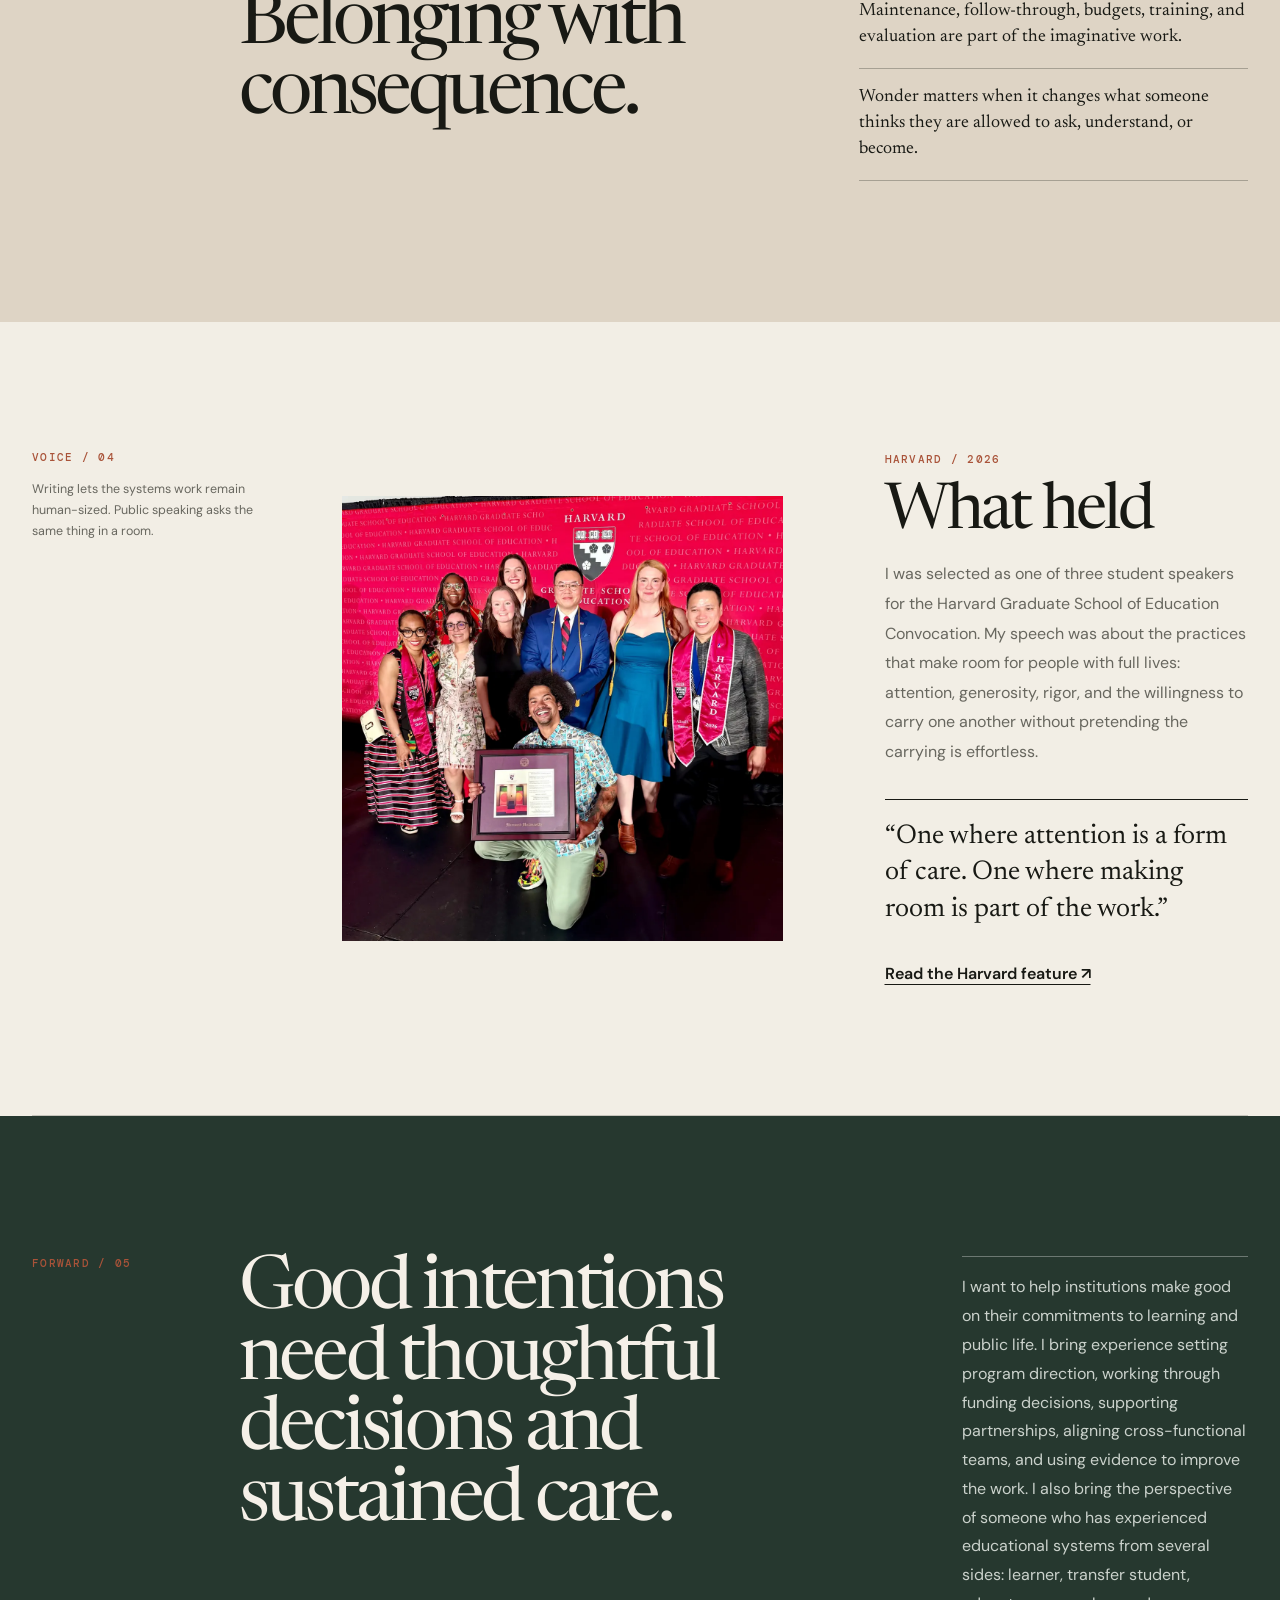
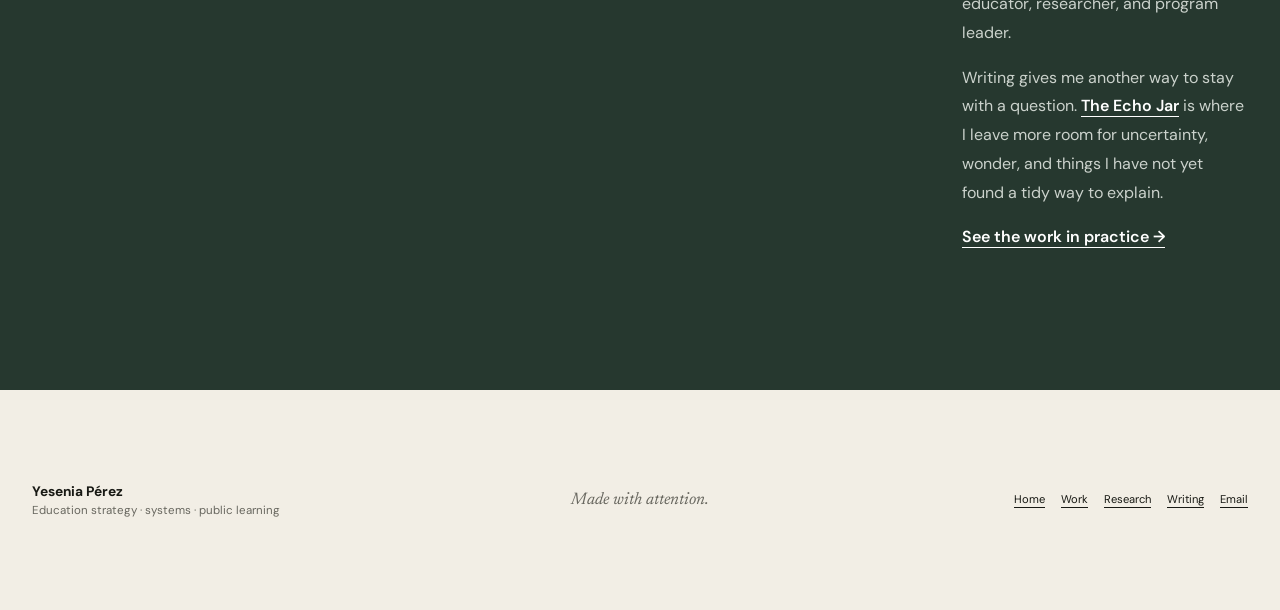
==== commit 802376a5: "Recast About as the atlas editorial strand" ====
--- a/about.html
+++ b/about.html
@@ -4,101 +4,119 @@
   <meta charset="utf-8">
   <meta name="viewport" content="width=device-width, initial-scale=1">
   <meta name="description" content="Meet Yesenia Pérez, an education strategist and program leader working across learning ecosystems, higher education, science, culture, and public institutions.">
-  <meta name="theme-color" content="#f5f0e7">
+  <meta name="theme-color" content="#f2eee5">
   <title>About — Yesenia Pérez</title>
   <link rel="preconnect" href="https://fonts.googleapis.com">
   <link rel="preconnect" href="https://fonts.gstatic.com" crossorigin>
-  <link href="https://fonts.googleapis.com/css2?family=DM+Sans:wght@400;500;600&family=Newsreader:opsz,wght@6..72,400;6..72,500&display=swap" rel="stylesheet">
-  <link rel="stylesheet" href="assets/css/site.css">
-  <link rel="stylesheet" href="assets/css/quiet.css">
-  <script src="assets/js/site.js" defer></script>
+  <link href="https://fonts.googleapis.com/css2?family=DM+Mono:wght@400;500&family=DM+Sans:wght@400;500;600&family=Newsreader:opsz,wght@6..72,400;6..72,500;6..72,600&display=swap" rel="stylesheet">
+  <link rel="stylesheet" href="assets/css/atlas.css">
+  <link rel="stylesheet" href="assets/css/atlas-pages.css">
+  <link rel="stylesheet" href="assets/css/atlas-strands.css">
+  <script src="assets/js/atlas.js" defer></script>
 </head>
-<body class="quiet-site">
+<body class="strand-page about-strand">
   <a class="skip-link" href="#main">Skip to content</a>
-  <header class="site-header" data-header>
-    <a class="wordmark" href="index.html" aria-label="Yesenia Pérez, home"><span>YP</span><strong>Yesenia Pérez</strong></a>
+  <header class="atlas-header" data-header>
+    <a class="atlas-mark" href="index.html" aria-label="Yesenia Pérez, home"><span class="atlas-mark-initials" aria-hidden="true">YP</span><span class="atlas-mark-name">Yesenia Pérez</span></a>
     <button class="menu-button" type="button" aria-expanded="false" aria-controls="site-nav">Menu</button>
-    <nav id="site-nav" class="site-nav" aria-label="Primary navigation">
-      <a href="work.html">Work</a>
-      <a href="about.html" aria-current="page">About</a>
-      <a href="research.html">Research</a>
-      <a href="writing.html">Writing</a>
-      <a class="nav-cta" href="https://www.linkedin.com/in/yesenia-p%C3%A9rez-fina-xyz1031/">LinkedIn ↗</a>
+    <nav id="site-nav" class="atlas-nav" aria-label="Primary navigation">
+      <a href="work.html">Work</a><a href="about.html" aria-current="page">About</a><a href="research.html">Research</a><a href="writing.html">Writing</a>
     </nav>
   </header>
 
   <main id="main">
-    <section class="quiet-about-hero section-shell">
-      <div class="reveal">
-        <p class="quiet-kicker">About me</p>
-        <h1>I care about what institutions make possible, and what people have to navigate to reach it.</h1>
+    <section class="strand-hero shell" aria-labelledby="about-title">
+      <div class="strand-hero-copy reveal">
+        <p class="section-code">Personal / 00</p>
+        <h1 id="about-title">I care about what institutions make <em>possible,</em> and what people have to navigate to reach it.</h1>
+        <p class="strand-lede">I’m an education strategist, program leader, and writer. For more than eleven years, I have worked across science, education, arts and culture, and higher education, turning ambitious public-facing ideas into programs, partnerships, and systems people can actually use.</p>
       </div>
-      <figure class="reveal reveal-delay">
-        <img src="assets/images/yesenia-maunakea.webp" alt="A portrait photographed near an observatory on Maunakea" width="960" height="1280">
-        <figcaption>Maunakea, Hawai‘i</figcaption>
+      <figure class="strand-hero-media reveal">
+        <img src="assets/images/yesenia-maunakea.webp" alt="Yesenia Pérez photographed near an observatory on Maunakea" width="960" height="1280">
+        <figcaption>Maunakea, Hawaiʻi. A place that changed how I think about learning, authority, partnership, and place.</figcaption>
       </figure>
     </section>
 
-    <section class="quiet-story section-shell section-pad">
-      <p class="quiet-kicker reveal">The work, and the route into it</p>
-      <div class="quiet-story-copy reveal">
-        <p class="quiet-lede">I’m an education strategist, program leader, and writer. For more than eleven years, I have worked across science, education, arts and culture, and higher education, turning ambitious public-facing ideas into programs, partnerships, and systems people can actually use. My interest in that work is personal.</p>
-        <p>I am Puerto Rican, first-generation, and from Bethlehem, Pennsylvania. Beginning in fourth grade, Lehigh University’s STAR program widened my own map through sustained learning, community, and adults who treated curiosity as something worth cultivating.</p>
-        <p>My route through higher education began at Northampton Community College, where I studied from 2009 to 2011 before transferring to the University of Pittsburgh. I later continued at Georgetown and Harvard. Long before I had language for articulation, transfer ecosystems, institutional recognition, or student persistence, I knew what it meant to move between institutions and trust that the learning, effort, and momentum I had already built would carry forward.</p>
-        <p>That experience made me attentive to the difference between being admitted into a system and being able to progress through it. It is part of why I keep returning to questions about pathways, support, recognition, belonging, and the amount of invisible navigation institutions ask people to perform before they can even begin the work they came to do.</p>
-        <p>I began my career in museums, where I learned that the quality of a public experience depends on what happens long before anyone enters the room. Preparation, trust, budgets, training, and follow-through are not separate from the learning. They are part of the operating system that makes it possible.</p>
-        <p>That lesson still guides my work at the Space Telescope Science Institute. Across NASA missions, I connect scientists, educators, designers, evaluators, and community partners. I lead program planning, funding cycles, partner strategy, implementation support, and evaluation for the Informal Learning Network, alongside work on digital interpretation and national community engagement. The scale has changed; the attention to what people and institutions need in order to carry the work has not.</p>
-        <p>One collaboration I am especially proud of took our team to Hawaiʻi to learn and work with ʻImiloa Astronomy Center. I led a six-person visiting team, but our hosts shaped how we understood the place and the knowledge we were there to encounter. The <a href="case-study-hawaii.html">partnership and the video that grew from it</a> remind me that listening is not preparation for the real work. It is part of it.</p>
-        <p>At Harvard, I returned to many of the questions I had first encountered as a learner and later as an educator: who makes decisions, what gets recognized, how resources move, where transfer and prior learning lose force, and whether an institution can keep the promises it makes to learners. My <a href="research.html">higher-education research</a> asks how those choices shape someone’s actual possibilities, not only their experience of a single program.</p>
-        <p>Writing gives me another way to stay with a question. In <a href="writing.html">The Echo Jar</a>, I write more personally, with room for uncertainty, wonder, and things I have not yet found a tidy way to explain.</p>
+    <nav class="strand-nav" aria-label="About page chapters">
+      <div class="shell strand-nav-inner">
+        <a href="#route">01 / Route</a><a href="#practice">02 / Practice</a><a href="#values">03 / Values</a><a href="#voice">04 / Voice</a><a href="#forward">05 / Forward</a>
       </div>
-    </section>
+    </nav>
 
-    <figure class="about-photo-interlude reveal">
-      <img src="assets/images/about-scotland.webp" alt="A person standing with arms raised before a mountain in Scotland" width="1600" height="1000" loading="lazy">
-      <figcaption>Scotland. A wider frame can change what a question feels like.</figcaption>
-    </figure>
-
-    <section class="quiet-beliefs">
-      <div class="section-shell">
-        <div class="reveal">
-          <p class="quiet-kicker">What I care about</p>
-          <h2>Clarity without simplification. Rigor without cruelty. Belonging with consequence.</h2>
-        </div>
-        <div class="quiet-beliefs-copy reveal reveal-delay">
-          <p>I believe people should not have to decode a system before they can succeed inside it.</p>
-          <p>I believe educators and community partners are not delivery mechanisms. They are knowledgeable interpreters and co-designers.</p>
-          <p>I believe attention is a form of care, and that maintenance, follow-through, budgets, training, and evaluation are part of the imaginative work.</p>
-          <p>I believe wonder matters, especially when it changes what someone thinks they are allowed to ask, understand, or become.</p>
+    <section id="route" class="editorial-section shell" aria-labelledby="route-title">
+      <aside class="editorial-rail reveal"><p class="section-code">Route / 01</p><p>The professional story makes more sense when the learner story stays visible beside it.</p></aside>
+      <div class="editorial-body wide reveal">
+        <h2 id="route-title">The work began before I had language for the systems underneath it.</h2>
+        <p class="lead">I am Puerto Rican, first-generation, and from Bethlehem, Pennsylvania. My own route through learning taught me early that access and progress are not the same thing.</p>
+        <p>Beginning in fourth grade, Lehigh University’s STAR program widened my map through sustained learning, community, and adults who treated curiosity as something worth cultivating. My route through higher education later began at Northampton Community College, where I studied from 2009 to 2011 before transferring to the University of Pittsburgh. I continued through Georgetown and, years later, Harvard.</p>
+        <p>Long before I had language for articulation, transfer ecosystems, institutional recognition, or student persistence, I knew what it meant to move between institutions and trust that the learning, effort, and momentum I had already built would carry forward.</p>
+        <div class="about-route" aria-label="Selected learning and career route">
+          <div><time>Early</time><strong>Bethlehem + STAR</strong><p>Curiosity widened by sustained community, mentorship, and access to learning beyond the classroom.</p></div>
+          <div><time>2009–11</time><strong>Northampton Community College</strong><p>The learner-side experience of transfer, recognition, continuity, and trusting one institution to honor another.</p></div>
+          <div><time>2011+</time><strong>Pitt → museums</strong><p>Education became public practice: interpretation, docent learning, exhibitions, communities, budgets, and institutional follow-through.</p></div>
+          <div><time>2017+</time><strong>NASA science education</strong><p>National networks, mission learning, partner strategy, public engagement, and cross-functional work at larger scale.</p></div>
+          <div><time>2024–26</time><strong>Harvard</strong><p>A return to the same questions with new tools: authority, recognition, pathways, leadership, institutional trust, and what makes progress durable.</p></div>
         </div>
       </div>
     </section>
 
-    <section class="quiet-education section-shell section-pad">
-      <div class="quiet-education-image reveal">
-        <img src="assets/images/harvard-convocation.webp" alt="Members of the Harvard Graduate School of Education community gathered at the 2026 Convocation" width="1200" height="1212">
-      </div>
-      <div class="reveal reveal-delay">
-        <p class="quiet-kicker">Harvard · 2026</p>
-        <h2>What held</h2>
-        <p>I was selected as one of three student speakers for the Harvard Graduate School of Education Convocation. My speech was about the practices that make room for people with full lives: attention, generosity, rigor, and the willingness to carry one another without pretending the carrying is effortless.</p>
-        <blockquote>“One where attention is a form of care. One where making room is part of the work.”</blockquote>
-        <a href="https://www.gse.harvard.edu/ideas/news/26/05/hgse-sets-stage-graduation-convocation">Read the Harvard feature →</a>
+    <section id="practice" class="editorial-section shell" aria-labelledby="practice-story-title">
+      <aside class="editorial-rail reveal"><p class="section-code">Practice / 02</p><p>The settings change. The attention to what people and institutions need in order to carry the work does not.</p></aside>
+      <div class="editorial-body reveal">
+        <h2 id="practice-story-title">I learned to see the infrastructure around the experience.</h2>
+        <p class="lead">Museums taught me that the quality of a public experience depends on what happens long before anyone enters the room.</p>
+        <p>Preparation, trust, budgets, training, and follow-through are not separate from the learning. They are part of the operating system that makes it possible.</p>
+        <p>That lesson still guides my work at the Space Telescope Science Institute. Across NASA missions, I connect scientists, educators, designers, evaluators, and community partners. I lead program planning, funding cycles, partner strategy, implementation support, and evaluation for the Informal Learning Network, alongside work on digital interpretation and national community engagement.</p>
+        <p>One collaboration I am especially proud of took our team to Hawaiʻi to learn and work with ʻImiloa Astronomy Center. I led a six-person visiting team, but our hosts shaped how we understood the place and the knowledge we were there to encounter. The <a href="case-study-hawaii.html">partnership and the video that grew from it</a> remind me that listening is not preparation for the real work. It is part of it.</p>
+        <p>At Harvard, I returned to many of the questions I had first encountered as a learner and later as an educator: who makes decisions, what gets recognized, how resources move, where transfer and prior learning lose force, and whether an institution can keep the promises it makes to learners. My <a href="research.html">higher-education research</a> asks how those choices shape someone’s actual possibilities, not only their experience of a single program.</p>
       </div>
     </section>
 
-    <section class="quiet-now section-shell section-pad reveal">
-      <p class="quiet-kicker">What I carry forward</p>
-      <h2>Good intentions need thoughtful decisions and sustained care.</h2>
-      <p>I want to help institutions make good on their commitments to learning and public life. Whether the setting is higher education, philanthropy, or a science organization, I bring experience setting program direction, working through funding decisions, supporting partnerships, aligning cross-functional teams, and using evidence to improve the work. I also bring the perspective of someone who has experienced educational systems from several sides: learner, transfer student, educator, researcher, and program leader.</p>
-      <a href="work.html">See what that has looked like in practice →</a>
+    <section class="about-field-note shell reveal" aria-label="Field note from Scotland">
+      <figure>
+        <img src="assets/images/about-scotland.webp" alt="A person standing with arms raised before a mountain in Scotland" width="1600" height="1000" loading="lazy">
+        <figcaption><span class="section-code">Field note / Scotland</span><br>A wider frame can change what a question feels like. I keep returning to places that make scale visible, whether the scale is geological, institutional, or personal.</figcaption>
+      </figure>
+    </section>
+
+    <section id="values" class="beliefs-band" aria-labelledby="values-title">
+      <div class="shell beliefs-grid reveal">
+        <p class="section-code">Values / 03</p>
+        <h2 id="values-title">Clarity without simplification. Rigor without cruelty. Belonging with consequence.</h2>
+        <ul class="beliefs-list">
+          <li>People should not have to decode a system before they can succeed inside it.</li>
+          <li>Educators and community partners are knowledgeable interpreters and co-designers, not delivery mechanisms.</li>
+          <li>Maintenance, follow-through, budgets, training, and evaluation are part of the imaginative work.</li>
+          <li>Wonder matters when it changes what someone thinks they are allowed to ask, understand, or become.</li>
+        </ul>
+      </div>
+    </section>
+
+    <section id="voice" class="editorial-section shell" aria-labelledby="voice-title">
+      <aside class="editorial-rail reveal"><p class="section-code">Voice / 04</p><p>Writing lets the systems work remain human-sized. Public speaking asks the same thing in a room.</p></aside>
+      <div class="editorial-body wide reveal">
+        <div class="convocation-spread">
+          <figure><img src="assets/images/harvard-convocation.webp" alt="Members of the Harvard Graduate School of Education community gathered at the 2026 Convocation" width="1200" height="1212" loading="lazy"></figure>
+          <div class="convocation-copy">
+            <p class="section-code">Harvard / 2026</p>
+            <h2 id="voice-title">What held</h2>
+            <p>I was selected as one of three student speakers for the Harvard Graduate School of Education Convocation. My speech was about the practices that make room for people with full lives: attention, generosity, rigor, and the willingness to carry one another without pretending the carrying is effortless.</p>
+            <blockquote>“One where attention is a form of care. One where making room is part of the work.”</blockquote>
+            <a href="https://www.gse.harvard.edu/ideas/news/26/05/hgse-sets-stage-graduation-convocation">Read the Harvard feature ↗</a>
+          </div>
+        </div>
+      </div>
+    </section>
+
+    <section id="forward" class="strand-close" aria-labelledby="forward-title">
+      <div class="shell strand-close-grid reveal">
+        <p class="section-code">Forward / 05</p>
+        <blockquote id="forward-title">Good intentions need thoughtful decisions and sustained care.</blockquote>
+        <div class="strand-close-copy"><p>I want to help institutions make good on their commitments to learning and public life. I bring experience setting program direction, working through funding decisions, supporting partnerships, aligning cross-functional teams, and using evidence to improve the work. I also bring the perspective of someone who has experienced educational systems from several sides: learner, transfer student, educator, researcher, and program leader.</p><p>Writing gives me another way to stay with a question. <a href="writing.html">The Echo Jar</a> is where I leave more room for uncertainty, wonder, and things I have not yet found a tidy way to explain.</p><a href="work.html">See the work in practice →</a></div>
+      </div>
     </section>
   </main>
 
-  <footer class="site-footer section-shell">
-    <div><strong>Yesenia Pérez</strong><span>Learning ecosystems · Program strategy · Institutional learning</span></div>
-    <p>Made with attention.</p>
-    <div class="footer-links"><a href="index.html">Home</a><a href="work.html">Work</a><a href="research.html">Research</a><a href="writing.html">Writing</a><a href="mailto:yperez@gse.harvard.edu">Email</a><a href="https://www.linkedin.com/in/yesenia-p%C3%A9rez-fina-xyz1031/">LinkedIn</a></div>
-  </footer>
+  <footer class="atlas-footer shell"><div><strong>Yesenia Pérez</strong><span>Education strategy · systems · public learning</span></div><p>Made with attention.</p><nav aria-label="Footer"><a href="index.html">Home</a><a href="work.html">Work</a><a href="research.html">Research</a><a href="writing.html">Writing</a><a href="mailto:yperez@gse.harvard.edu">Email</a></nav></footer>
 </body>
 </html>
--- a/assets/css/atlas.css
+++ b/assets/css/atlas.css
@@ -0,0 +1,232 @@
+:root{
+  --paper:#f2eee5;
+  --paper-deep:#e8e0d2;
+  --paper-light:#faf7f0;
+  --ink:#181914;
+  --muted:#68675f;
+  --line:rgba(24,25,20,.2);
+  --line-soft:rgba(24,25,20,.1);
+  --forest:#26382f;
+  --forest-2:#1c2a24;
+  --rust:#b85235;
+  --rust-soft:#d98b72;
+  --blue:#406c83;
+  --violet:#6d638b;
+  --serif:"Newsreader",Georgia,serif;
+  --sans:"DM Sans",system-ui,-apple-system,BlinkMacSystemFont,"Segoe UI",sans-serif;
+  --mono:"DM Mono",ui-monospace,SFMono-Regular,Menlo,monospace;
+  --shell:min(1320px,calc(100vw - 64px));
+  --ease:cubic-bezier(.2,.72,.2,1);
+}
+
+*{box-sizing:border-box}
+html{scroll-behavior:smooth}
+body{margin:0;background:var(--paper);color:var(--ink);font-family:var(--sans);font-size:16px;line-height:1.6}
+body.menu-open{overflow:hidden}
+img{display:block;max-width:100%;height:auto}
+a{color:inherit}
+button{font:inherit}
+::selection{background:var(--rust);color:#fff}
+
+.skip-link{position:fixed;z-index:1000;left:1rem;top:-5rem;padding:.75rem 1rem;background:var(--ink);color:#fff;text-decoration:none}
+.skip-link:focus{top:1rem}
+.shell{width:var(--shell);margin-inline:auto}
+.section-space{padding-block:clamp(7rem,11vw,11rem)}
+.section-code{margin:0;font:500 .67rem/1.4 var(--mono);letter-spacing:.12em;text-transform:uppercase;color:var(--rust)}
+.section-code.light{color:#efb39f}
+.reveal{opacity:0;transform:translateY(18px);transition:opacity .7s var(--ease),transform .7s var(--ease)}
+.reveal.is-visible{opacity:1;transform:none}
+
+.atlas-header{position:fixed;z-index:100;inset:0 0 auto;height:76px;padding-inline:max(32px,calc((100vw - 1320px)/2));display:flex;align-items:center;justify-content:space-between;transition:background .25s ease,border-color .25s ease,backdrop-filter .25s ease;border-bottom:1px solid transparent}
+.atlas-header.is-scrolled{background:rgba(242,238,229,.9);border-color:var(--line-soft);backdrop-filter:blur(18px)}
+.atlas-mark{display:flex;align-items:center;gap:.85rem;text-decoration:none}
+.atlas-mark-initials{width:34px;height:34px;display:grid;place-items:center;border:1px solid var(--line);border-radius:50%;font:500 .7rem var(--serif)}
+.atlas-mark-name{font-size:.82rem;font-weight:600;letter-spacing:.01em}
+.atlas-nav{display:flex;align-items:center;gap:1.45rem}
+.atlas-nav a{text-decoration:none;font-size:.72rem;font-weight:600;color:#393932}
+.atlas-nav a:hover{text-decoration:underline;text-underline-offset:5px}
+.menu-button{display:none;border:0;background:none;color:inherit;font-size:.75rem;font-weight:600;min-width:44px;min-height:44px}
+
+.atlas-hero{min-height:100svh;padding-top:130px;padding-bottom:70px;display:grid;grid-template-columns:repeat(12,minmax(0,1fr));gap:0 24px;position:relative}
+.atlas-hero::before{content:"";position:absolute;left:0;right:0;top:112px;border-top:1px solid var(--line-soft)}
+.hero-index{grid-column:1/4;display:flex;flex-direction:column;justify-content:space-between;padding-top:20px;padding-bottom:2rem;color:var(--muted);font:400 .66rem/1.6 var(--mono);text-transform:uppercase;letter-spacing:.08em}
+.hero-index p{margin:0;max-width:220px}
+.hero-copy{grid-column:4/10;padding-top:20px;align-self:start}
+.hero-copy h1{margin:1.1rem 0 0;font:400 clamp(4.8rem,8vw,9.2rem)/.83 var(--serif);letter-spacing:-.06em;max-width:980px}
+.hero-copy h1 em{font-style:italic;color:var(--rust)}
+.hero-figure{grid-column:10/13;margin:20px 0 0;align-self:start}
+.hero-figure img{width:100%;aspect-ratio:3/4.2;object-fit:cover;object-position:52% 35%;filter:saturate(.86) contrast(1.02)}
+.hero-figure figcaption{margin-top:.75rem;padding-top:.75rem;border-top:1px solid var(--line);font-size:.7rem;line-height:1.55;color:var(--muted)}
+.hero-figure figcaption span{display:block;margin-bottom:.25rem;font:500 .62rem var(--mono);text-transform:uppercase;letter-spacing:.1em;color:var(--rust)}
+.hero-thesis{grid-column:4/10;display:grid;grid-template-columns:1.25fr .75fr;gap:3rem;align-items:start;margin-top:4rem;padding-top:1.4rem;border-top:1px solid var(--ink)}
+.hero-thesis>p{margin:0;max-width:650px;font:400 clamp(1.25rem,1.8vw,1.65rem)/1.45 var(--serif)}
+.hero-actions{display:flex;flex-direction:column;gap:.65rem;align-items:flex-start}
+.hero-actions a{font-size:.76rem;font-weight:600;text-underline-offset:5px}
+
+.signal-band{background:var(--ink);color:#f4eee4}
+.signal-grid{display:grid;grid-template-columns:repeat(4,1fr)}
+.signal-grid>div{min-height:180px;padding:2.2rem 2rem;border-left:1px solid rgba(255,255,255,.16);display:flex;flex-direction:column;justify-content:center}
+.signal-grid>div:last-child{border-right:1px solid rgba(255,255,255,.16)}
+.signal-grid strong{font:400 clamp(2.1rem,3.7vw,4.1rem)/1 var(--serif);color:#e6a48f}
+.signal-grid span{max-width:220px;margin-top:.7rem;color:#c7c1b7;font-size:.75rem;line-height:1.5}
+
+.practice-section{display:grid;grid-template-columns:repeat(12,minmax(0,1fr));gap:0 24px;align-items:start}
+.practice-rail{grid-column:1/5;position:sticky;top:120px;padding-right:2rem}
+.practice-rail h2{margin:1rem 0 1.2rem;font:400 clamp(3rem,5vw,5.6rem)/.96 var(--serif);letter-spacing:-.05em}
+.practice-rail>p:last-child{max-width:360px;color:var(--muted);font-size:.95rem}
+.practice-flow{grid-column:6/13;position:relative}
+.flow-line{position:absolute;left:25px;top:32px;bottom:48px;width:1px;background:linear-gradient(var(--rust),var(--blue) 54%,var(--forest));opacity:.7}
+.flow-node{position:relative;display:grid;grid-template-columns:52px 1fr;gap:2rem;padding:0 0 4.5rem}
+.flow-node:last-child{padding-bottom:0}
+.node-number{z-index:1;width:52px;height:52px;display:grid;place-items:center;border-radius:50%;background:var(--paper);border:1px solid var(--ink);font:500 .65rem var(--mono);transition:background .25s ease,color .25s ease,transform .25s var(--ease)}
+.flow-node:hover .node-number{background:var(--ink);color:#fff;transform:scale(1.06)}
+.node-label{margin:0;color:var(--rust);font:500 .66rem var(--mono);text-transform:uppercase;letter-spacing:.11em}
+.flow-node h3{max-width:760px;margin:.5rem 0 .75rem;font:400 clamp(2rem,3.35vw,3.8rem)/1.04 var(--serif);letter-spacing:-.035em}
+.flow-node div>p:last-child{max-width:620px;margin:0;color:var(--muted);font-size:.92rem}
+
+.question-interlude{padding-block:clamp(7rem,12vw,12rem);background:var(--forest);color:#f5f0e8}
+.question-grid{display:grid;grid-template-columns:repeat(12,minmax(0,1fr));gap:0 24px;align-items:start}
+.question-grid .section-code{grid-column:1/3}
+.question-grid blockquote{grid-column:3/10;margin:0;font:400 clamp(3.6rem,6.6vw,7.3rem)/.91 var(--serif);letter-spacing:-.055em}
+.question-grid>p:last-child{grid-column:10/13;margin:0;padding-top:1rem;border-top:1px solid rgba(255,255,255,.3);color:#ccd6cf;font-size:.9rem;line-height:1.75}
+
+.work-atlas{position:relative}
+.work-heading{display:grid;grid-template-columns:1.25fr .55fr;gap:clamp(3rem,8vw,8rem);align-items:end;padding-bottom:3rem;border-bottom:1px solid var(--ink)}
+.work-heading h2{max-width:920px;margin:1rem 0 0;font:400 clamp(3.4rem,6vw,6.6rem)/.94 var(--serif);letter-spacing:-.05em}
+.work-heading>p{margin:0 0 .5rem;color:var(--muted);line-height:1.75}
+.lens-bar{position:sticky;z-index:20;top:76px;display:flex;align-items:center;gap:.55rem;flex-wrap:wrap;margin:0;padding:1rem 0;background:linear-gradient(var(--paper) 80%,rgba(242,238,229,0));border-bottom:1px solid var(--line-soft)}
+.lens-bar>span{margin-right:.5rem;font:500 .65rem var(--mono);text-transform:uppercase;letter-spacing:.1em;color:var(--muted)}
+.lens-button{appearance:none;border:1px solid var(--line);border-radius:999px;background:transparent;padding:.48rem .72rem;color:var(--ink);font-size:.68rem;font-weight:600;cursor:pointer;transition:background .2s ease,color .2s ease,border-color .2s ease}
+.lens-button:hover,.lens-button.is-active{background:var(--ink);border-color:var(--ink);color:#fff}
+.lens-button:focus-visible{outline:3px solid color-mix(in srgb,var(--rust) 65%,white);outline-offset:3px}
+
+.work-system{padding-top:2rem}
+.work-node{--accent:var(--rust);display:grid;grid-template-columns:repeat(12,minmax(0,1fr));gap:0 24px;align-items:start;padding:4.5rem 0;border-bottom:1px solid var(--line);transition:opacity .28s ease,filter .28s ease}
+.work-node:first-child{padding-top:3rem}
+.work-node.is-muted{opacity:.22;filter:grayscale(.7)}
+.work-node.is-focused{opacity:1}
+.work-media{grid-column:1/7;display:block;overflow:hidden;position:relative;background:#d7d0c4}
+.work-media::after{content:attr(data-index);position:absolute;left:1rem;top:1rem;color:#fff;font:500 .62rem var(--mono)}
+.work-media img{width:100%;aspect-ratio:16/10;object-fit:cover;transition:transform .7s var(--ease),filter .4s ease}
+.work-node:hover .work-media img{transform:scale(1.018)}
+.work-copy{grid-column:8/13;padding-top:.25rem}
+.work-meta{margin:0;font:500 .64rem/1.6 var(--mono);text-transform:uppercase;letter-spacing:.08em;color:var(--muted)}
+.work-meta span{display:inline-block;min-width:2.2rem;color:var(--accent)}
+.work-copy h3{margin:1rem 0 1.1rem;font:400 clamp(2.65rem,4.7vw,5.1rem)/.95 var(--serif);letter-spacing:-.045em}
+.work-copy h3 a{text-decoration:none}
+.work-copy h3 a:hover{text-decoration:underline;text-decoration-thickness:1px;text-underline-offset:.12em}
+.work-copy>p:not(.work-meta){max-width:590px;color:var(--muted);line-height:1.8}
+.work-tags{display:flex;flex-wrap:wrap;gap:.4rem;padding:0;margin:1.5rem 0 2rem;list-style:none}
+.work-tags li{padding:.36rem .55rem;border:1px solid var(--line);border-radius:999px;font-size:.65rem}
+.work-link{display:inline-flex;gap:1rem;align-items:center;font-size:.77rem;font-weight:600;text-underline-offset:5px}
+.work-node[data-index="02"]{--accent:var(--blue)}
+.work-node[data-index="03"]{--accent:var(--violet)}
+.work-node[data-index="04"]{--accent:#544b94}
+.work-node[data-index="05"]{--accent:#9a593d}
+.work-node[data-index="06"]{--accent:#486c5a}
+.work-node-wide .work-media{grid-column:1/8}
+.work-node-wide .work-copy{grid-column:9/13}
+.diagram-field{grid-column:1/7;min-height:420px;padding:2rem;display:flex;align-items:center;justify-content:center;gap:1rem;background:var(--paper-light);border:1px solid var(--line);text-decoration:none;position:relative;overflow:hidden}
+.diagram-field::before,.diagram-field::after{content:"";position:absolute;border:1px solid rgba(64,108,131,.22);border-radius:50%}
+.diagram-field::before{width:340px;height:340px;left:-110px;bottom:-140px}
+.diagram-field::after{width:220px;height:220px;right:-80px;top:-70px}
+.diagram-field span{position:relative;z-index:2;font:400 clamp(1.25rem,2vw,2rem) var(--serif)}
+.diagram-field i{position:relative;z-index:2;flex:1;max-width:72px;height:1px;background:var(--blue)}
+.diagram-field i::after{content:"";position:absolute;right:0;top:-3px;border-left:6px solid var(--blue);border-top:3px solid transparent;border-bottom:3px solid transparent}
+.text-field{grid-column:1/7;min-height:380px;display:grid;grid-template-columns:1fr auto 1fr auto 1fr;place-items:center;padding:2rem;background:var(--forest-2);color:#f1eee7;font:400 clamp(1.8rem,3.2vw,3.8rem)/1 var(--serif);text-align:center}
+.text-field span:nth-child(even){color:#e8aa95}
+.work-footer{display:flex;justify-content:space-between;align-items:center;padding-top:2rem}
+.work-footer p{margin:0;color:var(--muted);font-size:.85rem}
+.work-footer a{font-weight:600;text-underline-offset:5px}
+
+.now-section{background:#1e2622;color:#f4f0e8}
+.now-grid{display:grid;grid-template-columns:repeat(12,minmax(0,1fr));gap:0 24px}
+.now-heading{grid-column:1/6}
+.now-heading h2{margin:1rem 0 0;font:400 clamp(3.2rem,5.5vw,6rem)/.96 var(--serif);letter-spacing:-.05em}
+.now-question{grid-column:7/13;padding-top:.35rem}
+.now-label{margin:0 0 1rem;color:#eeb39f;font:500 .65rem var(--mono);text-transform:uppercase;letter-spacing:.11em}
+.now-question blockquote{margin:0;font:400 clamp(2rem,3.4vw,3.6rem)/1.06 var(--serif)}
+.now-question>p:last-child{max-width:670px;color:#c8d0ca;line-height:1.8}
+.now-stack{grid-column:7/13;margin-top:4rem;border-top:1px solid rgba(255,255,255,.22)}
+.now-stack>div{display:grid;grid-template-columns:.35fr 1fr;gap:2rem;padding:1rem 0;border-bottom:1px solid rgba(255,255,255,.16)}
+.now-stack span{font:500 .62rem var(--mono);text-transform:uppercase;letter-spacing:.1em;color:#99aaa1}
+.now-stack p{margin:0;color:#e8e5dd}
+.now-stack a{text-underline-offset:4px}
+
+.voice-section{border-bottom:1px solid var(--line)}
+.voice-line{display:flex;justify-content:space-between;align-items:center;padding-bottom:1.2rem;border-bottom:1px solid var(--ink)}
+.voice-line>p:last-child{margin:0;color:var(--muted);font-size:.8rem}
+.voice-grid{display:grid;grid-template-columns:1.25fr .55fr;gap:clamp(3rem,8vw,8rem);align-items:end;padding-top:4rem}
+.voice-grid blockquote{margin:0;font:400 clamp(4rem,7.1vw,8rem)/.9 var(--serif);letter-spacing:-.055em}
+.voice-copy{padding-bottom:.6rem}
+.voice-copy p{color:var(--muted);line-height:1.8}
+.voice-copy a{font-size:.78rem;font-weight:600;text-underline-offset:5px}
+
+.closing-section{padding-block:clamp(7rem,11vw,11rem);background:#dfd5c4}
+.closing-grid{display:grid;grid-template-columns:repeat(12,minmax(0,1fr));gap:0 24px;align-items:start}
+.closing-grid .section-code{grid-column:1/3;color:#9a4c37}
+.closing-grid h2{grid-column:3/9;margin:0;font:400 clamp(3.1rem,5.4vw,6rem)/.95 var(--serif);letter-spacing:-.05em}
+.closing-grid>div{grid-column:10/13;padding-top:.5rem}
+.closing-grid>div p{margin-top:0;color:#5b574f;line-height:1.8}
+.closing-grid a{font-size:.78rem;font-weight:600;text-underline-offset:5px}
+
+.atlas-footer{min-height:220px;display:grid;grid-template-columns:1fr .65fr 1fr;gap:2rem;align-items:center}
+.atlas-footer>div:first-child{display:flex;flex-direction:column}
+.atlas-footer strong{font-size:.86rem}
+.atlas-footer span{color:var(--muted);font-size:.72rem}
+.atlas-footer>p{margin:0;text-align:center;font:400 1.05rem var(--serif);font-style:italic;color:var(--muted)}
+.atlas-footer nav{display:flex;justify-content:flex-end;gap:1rem;flex-wrap:wrap}
+.atlas-footer nav a{font-size:.7rem;text-underline-offset:4px}
+
+:where(a,button):focus-visible{outline:3px solid color-mix(in srgb,var(--rust) 68%,white);outline-offset:4px;border-radius:3px}
+
+@media(max-width:1080px){
+  .atlas-nav{gap:1rem}.atlas-nav a{font-size:.68rem}
+  .atlas-hero{grid-template-columns:repeat(8,minmax(0,1fr));gap:0 20px}
+  .hero-index{grid-column:1/3}.hero-copy{grid-column:3/7}.hero-figure{grid-column:7/9}.hero-thesis{grid-column:3/9}
+  .practice-section,.question-grid,.now-grid,.closing-grid{grid-template-columns:repeat(8,minmax(0,1fr));gap:0 20px}
+  .practice-rail{grid-column:1/4}.practice-flow{grid-column:4/9}
+  .question-grid .section-code{grid-column:1/2}.question-grid blockquote{grid-column:2/7}.question-grid>p:last-child{grid-column:7/9}
+  .work-node{grid-template-columns:repeat(8,minmax(0,1fr));gap:0 20px}.work-media,.diagram-field,.text-field{grid-column:1/5}.work-copy{grid-column:5/9}.work-node-wide .work-media{grid-column:1/6}.work-node-wide .work-copy{grid-column:6/9}
+  .now-heading{grid-column:1/4}.now-question,.now-stack{grid-column:5/9}
+  .closing-grid .section-code{grid-column:1/2}.closing-grid h2{grid-column:2/6}.closing-grid>div{grid-column:6/9}
+}
+
+@media(max-width:860px){
+  :root{--shell:min(100% - 36px,1320px)}
+  .atlas-header{height:68px;padding-inline:18px}.atlas-mark-name{font-size:.78rem}.menu-button{display:inline-flex;align-items:center;justify-content:center}
+  .atlas-nav{position:fixed;inset:68px 0 auto;background:var(--paper);border-bottom:1px solid var(--line);padding:1.5rem 18px 2rem;display:none;flex-direction:column;align-items:flex-start;gap:1rem}.atlas-nav.is-open{display:flex}.atlas-nav a{font:400 1.55rem var(--serif)}
+  .atlas-hero{display:grid;grid-template-columns:1fr;gap:0;min-height:auto;padding-top:104px;padding-bottom:60px}.atlas-hero::before{top:92px}.hero-index,.hero-copy,.hero-figure,.hero-thesis{grid-column:1}.hero-index{display:block;padding:0;margin-bottom:2rem}.hero-index p+ p{display:none}.hero-copy{padding-top:0}.hero-copy h1{font-size:clamp(4rem,14vw,7rem)}.hero-figure{margin-top:3rem}.hero-figure img{aspect-ratio:4/4.6;max-height:680px}.hero-thesis{grid-template-columns:1fr;gap:1.5rem;margin-top:2.5rem}
+  .signal-grid{grid-template-columns:1fr 1fr}.signal-grid>div:nth-child(2){border-right:1px solid rgba(255,255,255,.16)}
+  .practice-section{display:block}.practice-rail{position:static;padding:0;margin-bottom:5rem}.practice-rail h2{max-width:670px}.practice-flow{margin-left:0}.flow-node{gap:1.5rem}.flow-node h3{font-size:clamp(2rem,7vw,3.4rem)}
+  .question-grid{display:block}.question-grid .section-code{margin-bottom:2rem}.question-grid blockquote{font-size:clamp(3.2rem,11vw,5.4rem)}.question-grid>p:last-child{margin-top:3rem;max-width:560px}
+  .work-heading{grid-template-columns:1fr;gap:2rem}.work-heading>p{max-width:600px}.lens-bar{top:68px;overflow-x:auto;flex-wrap:nowrap;padding-right:1rem;scrollbar-width:none}.lens-bar::-webkit-scrollbar{display:none}.lens-bar>*{flex:0 0 auto}
+  .work-node,.work-node-wide{display:grid;grid-template-columns:1fr;gap:2rem;padding:4rem 0}.work-media,.diagram-field,.text-field,.work-copy,.work-node-wide .work-media,.work-node-wide .work-copy{grid-column:1}.work-media img{aspect-ratio:16/10}.diagram-field,.text-field{min-height:320px}.work-copy h3{font-size:clamp(2.7rem,9vw,4.8rem)}
+  .now-grid{display:block}.now-question{margin-top:4rem}.now-stack{margin-top:3rem}
+  .voice-grid{grid-template-columns:1fr;gap:3rem}.voice-grid blockquote{font-size:clamp(3.7rem,12vw,6rem)}.voice-copy{max-width:620px}.voice-line>p:last-child{display:none}
+  .closing-grid{display:block}.closing-grid h2{margin:1.25rem 0 3rem}.closing-grid>div{max-width:620px;margin-left:auto}
+  .atlas-footer{grid-template-columns:1fr 1fr;padding-block:2.5rem;min-height:0}.atlas-footer>p{display:none}.atlas-footer nav{justify-content:flex-end}
+}
+
+@media(max-width:560px){
+  :root{--shell:min(100% - 28px,1320px)}
+  .hero-copy h1{font-size:clamp(3.6rem,16vw,5.4rem)}
+  .signal-grid{grid-template-columns:1fr}.signal-grid>div{min-height:auto;padding:1.5rem 0;border-left:0!important;border-right:0!important;border-bottom:1px solid rgba(255,255,255,.16)}.signal-grid>div:last-child{border-bottom:0}.signal-grid strong{font-size:2.8rem}
+  .flow-line{left:19px}.flow-node{grid-template-columns:40px 1fr;gap:1rem;padding-bottom:3.5rem}.node-number{width:40px;height:40px}.flow-node h3{font-size:2rem}.flow-node div>p:last-child{font-size:.86rem}
+  .question-grid blockquote{font-size:clamp(3rem,13vw,4.5rem)}
+  .work-node{padding:3.2rem 0}.work-meta{font-size:.58rem}.work-copy h3{font-size:2.8rem}.diagram-field{min-height:280px;gap:.6rem;padding:1rem}.diagram-field span{font-size:1.15rem}.text-field{min-height:280px;font-size:1.8rem}.work-footer{align-items:flex-start;gap:1rem;flex-direction:column}
+  .now-heading h2{font-size:3.2rem}.now-question blockquote{font-size:2.35rem}.now-stack>div{grid-template-columns:1fr;gap:.5rem}
+  .atlas-footer{grid-template-columns:1fr;gap:1.5rem}.atlas-footer nav{justify-content:flex-start}
+}
+
+@media(prefers-reduced-motion:reduce){
+  html{scroll-behavior:auto}
+  *,*::before,*::after{animation-duration:.001ms!important;animation-iteration-count:1!important;transition-duration:.001ms!important;scroll-behavior:auto!important}
+  .reveal{opacity:1!important;transform:none!important}
+  .work-media img{transform:none!important}
+}
+
+@media(forced-colors:active){
+  .lens-button,.node-number,.diagram-field{border:1px solid CanvasText}
+  .question-interlude,.now-section,.text-field,.signal-band{forced-color-adjust:none}
+}
--- a/assets/css/atlas-pages.css
+++ b/assets/css/atlas-pages.css
@@ -0,0 +1,130 @@
+/* Living Atlas page system
+   Extends atlas.css for the full Work index and shared case-study grammar.
+   Project identity is expressed through evidence and a small accent variable, not a separate mini-brand. */
+
+/* ---------- Work / full atlas ---------- */
+.work-page .atlas-nav a[aria-current="page"]{text-decoration:underline;text-underline-offset:5px}
+.work-hero{padding-top:150px;padding-bottom:clamp(5rem,8vw,8rem);display:grid;grid-template-columns:repeat(12,minmax(0,1fr));gap:0 24px;border-bottom:1px solid var(--ink)}
+.work-hero .section-code{grid-column:1/3;margin-top:.8rem}
+.work-hero-copy{grid-column:3/10}
+.work-hero-copy h1{margin:0;font:400 clamp(4.4rem,7.8vw,8.6rem)/.86 var(--serif);letter-spacing:-.058em}
+.work-hero-copy h1 em{font-style:italic;color:var(--rust)}
+.work-hero-note{grid-column:10/13;align-self:end;padding-top:1rem;border-top:1px solid var(--line);color:var(--muted);font-size:.9rem;line-height:1.75}
+.work-hero-note p{margin:0}
+
+.atlas-intro{display:grid;grid-template-columns:repeat(12,minmax(0,1fr));gap:0 24px;padding-block:3rem;border-bottom:1px solid var(--line)}
+.atlas-intro>p:first-child{grid-column:1/4;margin:0;font:500 .66rem var(--mono);text-transform:uppercase;letter-spacing:.1em;color:var(--rust)}
+.atlas-intro>p:last-child{grid-column:5/11;margin:0;font:400 clamp(1.35rem,2.1vw,2rem)/1.42 var(--serif)}
+
+.full-atlas .work-heading{padding-top:clamp(5rem,8vw,8rem)}
+.full-atlas .work-system{padding-top:1rem}
+.coordinate-note{display:grid;grid-template-columns:repeat(12,minmax(0,1fr));gap:0 24px;padding:1.1rem 0;border-bottom:1px solid var(--line-soft);font-size:.72rem;color:var(--muted)}
+.coordinate-note span:nth-child(1){grid-column:1/4}.coordinate-note span:nth-child(2){grid-column:5/8}.coordinate-note span:nth-child(3){grid-column:9/13}
+
+.transfer-section{background:var(--forest);color:#f4efe6;padding-block:clamp(7rem,11vw,11rem)}
+.transfer-heading{display:grid;grid-template-columns:repeat(12,minmax(0,1fr));gap:0 24px;align-items:start;margin-bottom:4rem}
+.transfer-heading .section-code{grid-column:1/3}.transfer-heading h2{grid-column:3/9;margin:0;font:400 clamp(3.2rem,5.8vw,6.2rem)/.94 var(--serif);letter-spacing:-.05em}.transfer-heading>p:last-child{grid-column:10/13;margin:0;padding-top:1rem;border-top:1px solid rgba(255,255,255,.28);color:#ccd6cf;line-height:1.75}
+.transfer-list{margin-left:calc((100% / 12) * 2);border-top:1px solid rgba(255,255,255,.24)}
+.transfer-item{display:grid;grid-template-columns:1.05fr 72px 1.05fr 1.4fr;gap:1.5rem;align-items:center;padding:1.5rem 0;border-bottom:1px solid rgba(255,255,255,.24)}
+.transfer-item strong{font:400 clamp(1.35rem,2.2vw,2.1rem) var(--serif)}
+.transfer-item .transfer-arrow{text-align:center;color:#efb39f;font-size:1.4rem}
+.transfer-item p{margin:0;color:#c7d0c9;font-size:.86rem;line-height:1.65}
+
+.matrix-section{padding-block:clamp(7rem,11vw,11rem)}
+.matrix-heading{display:grid;grid-template-columns:.9fr 1.4fr .7fr;gap:3rem;align-items:end;margin-bottom:3rem}
+.matrix-heading h2{margin:0;font:400 clamp(3rem,5vw,5.4rem)/.96 var(--serif);letter-spacing:-.045em}.matrix-heading>p:last-child{margin:0;color:var(--muted);line-height:1.7}
+.practice-matrix{width:100%;border-collapse:collapse;border-top:1px solid var(--ink)}
+.practice-matrix th,.practice-matrix td{padding:1.2rem 1rem;border-bottom:1px solid var(--line);text-align:center;font-size:.76rem}
+.practice-matrix th:first-child,.practice-matrix td:first-child{text-align:left;padding-left:0}
+.practice-matrix thead th{font:500 .63rem var(--mono);text-transform:uppercase;letter-spacing:.08em;color:var(--muted)}
+.practice-matrix tbody th{font:500 .86rem var(--sans)}
+.matrix-dot{display:inline-block;width:10px;height:10px;border-radius:50%;background:var(--rust)}
+.matrix-dot.secondary{width:7px;height:7px;background:var(--blue);opacity:.65}
+.matrix-key{display:flex;gap:1rem;justify-content:flex-end;margin-top:1rem;color:var(--muted);font-size:.7rem}.matrix-key span{display:flex;align-items:center;gap:.4rem}
+
+.work-close{display:grid;grid-template-columns:repeat(12,minmax(0,1fr));gap:0 24px;padding-block:clamp(7rem,11vw,11rem);border-top:1px solid var(--ink)}
+.work-close .section-code{grid-column:1/3}.work-close blockquote{grid-column:3/10;margin:0;font:400 clamp(3.2rem,5.7vw,6.2rem)/.95 var(--serif);letter-spacing:-.05em}.work-close>div:last-child{grid-column:10/13;padding-top:1rem;border-top:1px solid var(--line);color:var(--muted);line-height:1.75}.work-close a{font-weight:600;text-underline-offset:5px}
+
+/* ---------- Shared case-study grammar ---------- */
+.atlas-case{--case-accent:var(--rust);--case-dark:var(--forest-2);background:var(--paper);color:var(--ink)}
+.atlas-case .atlas-nav a[href="work.html"]{text-decoration:underline;text-underline-offset:5px}
+.case-atlas-hero{min-height:92svh;padding-top:124px;padding-bottom:3rem;display:grid;grid-template-columns:repeat(12,minmax(0,1fr));gap:0 24px;align-items:end;border-bottom:1px solid var(--line)}
+.case-hero-copy{grid-column:1/7;align-self:center;padding:4rem 0}
+.case-hero-copy .section-code{color:var(--case-accent)}
+.case-hero-copy h1{max-width:900px;margin:1rem 0 1.4rem;font:400 clamp(4.1rem,7vw,7.6rem)/.88 var(--serif);letter-spacing:-.058em}
+.case-hero-copy .case-lede{max-width:670px;margin:0;font:400 clamp(1.35rem,2vw,1.9rem)/1.42 var(--serif)}
+.case-hero-media{grid-column:8/13;margin:0;align-self:stretch;display:flex;flex-direction:column;justify-content:flex-end;min-height:580px;overflow:hidden}
+.case-hero-media img{width:100%;height:min(70vh,720px);object-fit:cover;background:#d8d2c7}
+.case-hero-media figcaption{padding:.8rem 0 0;color:var(--muted);font-size:.68rem;line-height:1.55}
+.case-coordinate{grid-column:1/13;display:grid;grid-template-columns:repeat(4,1fr);border-top:1px solid var(--ink);margin-top:2rem}
+.case-coordinate>div{padding:1rem 1.2rem 0 0;border-right:1px solid var(--line)}
+.case-coordinate>div+div{padding-left:1.2rem}.case-coordinate>div:last-child{border-right:0}
+.case-coordinate dt{font:500 .61rem var(--mono);text-transform:uppercase;letter-spacing:.09em;color:var(--muted)}.case-coordinate dd{margin:.4rem 0 0;font:400 1.05rem/1.35 var(--serif)}
+
+.case-grammar{position:sticky;z-index:30;top:76px;background:rgba(242,238,229,.94);backdrop-filter:blur(16px);border-bottom:1px solid var(--line-soft)}
+.case-grammar-inner{display:flex;gap:1.3rem;align-items:center;overflow-x:auto;scrollbar-width:none;padding:.8rem 0}.case-grammar-inner::-webkit-scrollbar{display:none}
+.case-grammar a{flex:0 0 auto;text-decoration:none;font:500 .62rem var(--mono);text-transform:uppercase;letter-spacing:.08em;color:var(--muted)}.case-grammar a:hover{color:var(--case-accent)}
+
+.case-chapter{display:grid;grid-template-columns:repeat(12,minmax(0,1fr));gap:0 24px;padding-block:clamp(6.5rem,10vw,10rem);border-bottom:1px solid var(--line)}
+.case-rail{grid-column:1/4;position:sticky;top:150px;align-self:start;padding-right:2rem}.case-rail span{display:block;margin-bottom:.8rem;font:500 .62rem var(--mono);text-transform:uppercase;letter-spacing:.1em;color:var(--case-accent)}.case-rail p{max-width:240px;margin:0;color:var(--muted);font-size:.78rem;line-height:1.6}
+.case-body{grid-column:4/11}.case-body.wide{grid-column:4/13}.case-body h2{max-width:900px;margin:0 0 2rem;font:400 clamp(3rem,5.3vw,5.8rem)/.96 var(--serif);letter-spacing:-.048em}.case-body>p{max-width:760px;color:var(--muted);font-size:1rem;line-height:1.85}.case-body .case-lead{max-width:850px;color:var(--ink);font:400 clamp(1.55rem,2.45vw,2.4rem)/1.35 var(--serif)}
+
+.case-contributions{display:grid;grid-template-columns:1fr 1fr;margin-top:3.5rem;border-top:1px solid var(--ink);border-left:1px solid var(--ink)}
+.case-contributions article{padding:1.6rem;border-right:1px solid var(--ink);border-bottom:1px solid var(--ink)}.case-contributions span{font:500 .62rem var(--mono);color:var(--case-accent)}.case-contributions h3{margin:.7rem 0;font:400 1.7rem var(--serif)}.case-contributions p{margin:0;color:var(--muted);font-size:.88rem;line-height:1.7}
+.attribution-note{margin-top:1.5rem!important;font-size:.77rem!important;color:var(--muted)!important}
+
+.case-system-band{padding-block:clamp(7rem,11vw,11rem);background:var(--case-dark);color:#f5f0e8}
+.case-system-heading{display:grid;grid-template-columns:repeat(12,minmax(0,1fr));gap:0 24px;margin-bottom:4rem}.case-system-heading .section-code{grid-column:1/3;color:#efb39f}.case-system-heading h2{grid-column:3/9;margin:0;font:400 clamp(3.1rem,5.6vw,6rem)/.95 var(--serif);letter-spacing:-.05em}.case-system-heading>p:last-child{grid-column:10/13;margin:0;padding-top:1rem;border-top:1px solid rgba(255,255,255,.28);color:#cad2cc;line-height:1.7}
+.case-system-grid{display:grid;grid-template-columns:repeat(4,1fr);border-top:1px solid rgba(255,255,255,.3);border-left:1px solid rgba(255,255,255,.3)}
+.case-system-grid article{min-height:240px;padding:1.5rem;border-right:1px solid rgba(255,255,255,.3);border-bottom:1px solid rgba(255,255,255,.3);display:flex;flex-direction:column}.case-system-grid span{font:500 .61rem var(--mono);color:#efb39f}.case-system-grid h3{margin:auto 0 .7rem;font:400 1.7rem/1.1 var(--serif)}.case-system-grid p{margin:0;color:#c9d0ca;font-size:.82rem;line-height:1.65}
+
+.case-evidence-band{padding-block:clamp(6rem,9vw,9rem);background:var(--paper-light)}
+.case-evidence-heading{display:grid;grid-template-columns:.7fr 1.4fr .7fr;gap:3rem;align-items:end;margin-bottom:3rem}.case-evidence-heading h2{margin:0;font:400 clamp(3rem,5vw,5.4rem)/.96 var(--serif);letter-spacing:-.045em}.case-evidence-heading>p:last-child{margin:0;color:var(--muted);line-height:1.7}
+.case-media-grid{display:grid;grid-template-columns:1fr 1fr;gap:1.2rem}.case-media-grid figure{margin:0}.case-media-grid figure.wide{grid-column:1/-1}.case-media-grid img{width:100%;height:clamp(320px,42vw,620px);object-fit:cover;background:#d8d2c7}.case-media-grid .wide img{height:clamp(380px,52vw,720px)}.case-media-grid figcaption{max-width:75ch;margin-top:.7rem;color:var(--muted);font-size:.72rem;line-height:1.6}
+
+.case-outcomes{display:grid;margin-top:3rem;border-top:1px solid var(--line)}.case-outcomes>div{display:grid;grid-template-columns:.75fr 1.25fr;gap:3rem;padding:1.2rem 0;border-bottom:1px solid var(--line)}.case-outcomes strong{font:400 1.45rem var(--serif)}.case-outcomes p{margin:0;color:var(--muted);line-height:1.7}
+
+.case-transfer{padding-block:clamp(7rem,11vw,11rem);background:var(--case-accent);color:#fff}
+.case-transfer-grid{display:grid;grid-template-columns:repeat(12,minmax(0,1fr));gap:0 24px}.case-transfer .section-code{grid-column:1/3;color:rgba(255,255,255,.76)}.case-transfer blockquote{grid-column:3/10;margin:0;font:400 clamp(3.1rem,5.6vw,6rem)/.95 var(--serif);letter-spacing:-.05em}.case-transfer-copy{grid-column:10/13;padding-top:1rem;border-top:1px solid rgba(255,255,255,.45)}.case-transfer-copy p{margin-top:0;line-height:1.75}.case-transfer-copy a{color:#fff;font-weight:600;text-underline-offset:5px}
+
+.case-sources{padding-block:2rem 4rem;border-top:1px solid var(--line);color:var(--muted);font-size:.76rem}.case-sources strong{color:var(--ink)}.case-sources a{text-underline-offset:4px}
+
+/* Project accents only. */
+.case-iln{--case-accent:#416d82;--case-dark:#193748}
+.case-hawaii{--case-accent:#a95339;--case-dark:#26342c}
+.case-storimap{--case-accent:#8b5b8f;--case-dark:#251a2b}
+.case-roman{--case-accent:#655b9a;--case-dark:#202344}
+.case-webb{--case-accent:#b9613e;--case-dark:#2b1712}
+.case-storimap .case-hero-media img,.case-webb .case-hero-media img{filter:saturate(1.05) contrast(1.02)}
+
+@media(max-width:980px){
+  .work-hero .section-code{grid-column:1/4}.work-hero-copy{grid-column:4/13}.work-hero-note{grid-column:4/11;margin-top:2.5rem}
+  .atlas-intro>p:first-child{grid-column:1/4}.atlas-intro>p:last-child{grid-column:4/13}
+  .transfer-list{margin-left:0}.transfer-item{grid-template-columns:1fr 42px 1fr}.transfer-item p{grid-column:1/-1}
+  .matrix-heading{grid-template-columns:1fr}.matrix-heading>p:last-child{max-width:650px}
+  .case-atlas-hero{min-height:auto}.case-hero-copy{grid-column:1/8}.case-hero-media{grid-column:8/13;min-height:460px}.case-coordinate{grid-template-columns:1fr 1fr}.case-coordinate>div:nth-child(2){border-right:0}.case-coordinate>div:nth-child(n+3){border-top:1px solid var(--line);padding-top:1rem}
+  .case-rail{grid-column:1/4}.case-body,.case-body.wide{grid-column:4/13}
+  .case-system-heading h2{grid-column:3/10}.case-system-heading>p:last-child{grid-column:10/13}.case-system-grid{grid-template-columns:1fr 1fr}
+  .case-transfer blockquote{grid-column:3/10}.case-transfer-copy{grid-column:10/13}
+}
+
+@media(max-width:760px){
+  .work-hero{padding-top:112px;display:block}.work-hero .section-code{margin-bottom:1rem}.work-hero-copy h1{font-size:clamp(3.4rem,14vw,5.8rem)}.work-hero-note{margin-top:2.5rem;max-width:620px}
+  .atlas-intro{display:block}.atlas-intro>p:first-child{margin-bottom:1rem}.atlas-intro>p:last-child{font-size:1.35rem}
+  .coordinate-note{display:none}.transfer-heading{display:block}.transfer-heading h2{margin:1rem 0 2rem}.transfer-heading>p:last-child{max-width:600px}.transfer-item{grid-template-columns:1fr;gap:.5rem}.transfer-item .transfer-arrow{text-align:left;transform:rotate(90deg);width:max-content}
+  .practice-matrix{min-width:700px}.matrix-scroll{overflow-x:auto;-webkit-overflow-scrolling:touch}.matrix-key{justify-content:flex-start}
+  .work-close{display:block}.work-close blockquote{margin:1rem 0 2rem}.work-close>div:last-child{max-width:560px}
+  .case-atlas-hero{display:block;padding-top:108px}.case-hero-copy{padding:3rem 0 2rem}.case-hero-copy h1{font-size:clamp(3.4rem,14vw,5.7rem)}.case-hero-media{min-height:0}.case-hero-media img{height:auto;max-height:680px}.case-coordinate{margin-top:2.5rem}
+  .case-chapter{display:block}.case-rail{position:static;margin-bottom:2rem;padding-right:0}.case-rail p{max-width:520px}.case-body h2{font-size:clamp(2.8rem,11vw,4.8rem)}
+  .case-contributions{grid-template-columns:1fr}.case-system-heading{display:block}.case-system-heading h2{margin:1rem 0 2rem}.case-system-heading>p:last-child{max-width:600px}.case-system-grid{grid-template-columns:1fr}
+  .case-evidence-heading{grid-template-columns:1fr;gap:1rem}.case-media-grid{grid-template-columns:1fr}.case-media-grid figure.wide{grid-column:auto}.case-media-grid img,.case-media-grid .wide img{height:auto;max-height:720px;object-fit:contain}
+  .case-outcomes>div{grid-template-columns:1fr;gap:.6rem}
+  .case-transfer-grid{display:block}.case-transfer blockquote{margin:1rem 0 2rem}.case-transfer-copy{max-width:600px}
+}
+
+@media(max-width:560px){
+  .case-coordinate{grid-template-columns:1fr}.case-coordinate>div{border-right:0!important;border-top:1px solid var(--line);padding:1rem 0!important}.case-coordinate>div:first-child{border-top:0}
+  .case-grammar{top:70px}.case-grammar-inner{gap:1rem}
+}
+
+@media(prefers-reduced-motion:reduce){.work-node,.work-media img{transition:none!important}.work-node.is-muted{opacity:.42}}
--- a/assets/css/atlas-strands.css
+++ b/assets/css/atlas-strands.css
@@ -0,0 +1,109 @@
+/* Living Atlas content strands
+   About = personal/editorial
+   Research = analytical
+   Echo Jar = reflective
+   Shared grid and navigation keep them in the same portfolio organism. */
+
+.strand-page{background:var(--paper);color:var(--ink)}
+.strand-page .atlas-nav a[aria-current="page"]{text-decoration:underline;text-underline-offset:5px}
+
+/* ---------- shared strand frame ---------- */
+.strand-hero{min-height:88svh;padding-top:138px;padding-bottom:4rem;display:grid;grid-template-columns:repeat(12,minmax(0,1fr));gap:0 24px;align-items:end;border-bottom:1px solid var(--ink)}
+.strand-hero-copy{grid-column:1/8;align-self:center;padding-block:3rem}
+.strand-hero-copy h1{max-width:1000px;margin:1rem 0 1.5rem;font:400 clamp(4.4rem,7.7vw,8.5rem)/.87 var(--serif);letter-spacing:-.06em}
+.strand-hero-copy h1 em{font-style:italic;color:var(--rust)}
+.strand-hero-copy .strand-lede{max-width:760px;margin:0;font:400 clamp(1.4rem,2.15vw,2rem)/1.42 var(--serif)}
+.strand-hero-note{grid-column:9/13;align-self:end;padding-top:1rem;border-top:1px solid var(--line);color:var(--muted);font-size:.88rem;line-height:1.75}
+.strand-hero-note p:first-child{margin-top:0}
+.strand-hero-media{grid-column:9/13;margin:0;align-self:center}
+.strand-hero-media img{width:100%;max-height:70vh;object-fit:cover}
+.strand-hero-media figcaption{margin-top:.75rem;padding-top:.75rem;border-top:1px solid var(--line);color:var(--muted);font-size:.7rem;line-height:1.55}
+
+.strand-nav{position:sticky;z-index:28;top:76px;background:rgba(242,238,229,.94);backdrop-filter:blur(16px);border-bottom:1px solid var(--line-soft)}
+.strand-nav-inner{display:flex;align-items:center;gap:1.3rem;overflow-x:auto;scrollbar-width:none;padding:.8rem 0}.strand-nav-inner::-webkit-scrollbar{display:none}
+.strand-nav a{flex:0 0 auto;text-decoration:none;font:500 .62rem var(--mono);text-transform:uppercase;letter-spacing:.08em;color:var(--muted)}
+.strand-nav a:hover,.strand-nav a[aria-current="location"]{color:var(--rust)}
+
+.editorial-section{display:grid;grid-template-columns:repeat(12,minmax(0,1fr));gap:0 24px;padding-block:clamp(6rem,10vw,10rem);border-bottom:1px solid var(--line)}
+.editorial-rail{grid-column:1/4;position:sticky;top:146px;align-self:start;padding-right:2rem}
+.editorial-rail .section-code{margin-bottom:.9rem}.editorial-rail p:last-child{max-width:260px;margin:0;color:var(--muted);font-size:.78rem;line-height:1.65}
+.editorial-body{grid-column:4/11}.editorial-body.wide{grid-column:4/13}
+.editorial-body h2{max-width:900px;margin:0 0 2rem;font:400 clamp(3rem,5.3vw,5.8rem)/.96 var(--serif);letter-spacing:-.05em}
+.editorial-body .lead{max-width:850px;margin-top:0;color:var(--ink);font:400 clamp(1.5rem,2.35vw,2.3rem)/1.38 var(--serif)}
+.editorial-body p{max-width:760px;color:var(--muted);line-height:1.85}
+.editorial-body a{font-weight:600;text-underline-offset:5px}
+
+.strand-close{padding-block:clamp(7rem,11vw,11rem);background:var(--forest);color:#f5f0e8}
+.strand-close-grid{display:grid;grid-template-columns:repeat(12,minmax(0,1fr));gap:0 24px;align-items:start}
+.strand-close .section-code{grid-column:1/3;color:#efb39f}.strand-close blockquote{grid-column:3/9;margin:0;font:400 clamp(3.2rem,5.8vw,6.3rem)/.95 var(--serif);letter-spacing:-.05em}.strand-close-copy{grid-column:10/13;padding-top:1rem;border-top:1px solid rgba(255,255,255,.32);color:#cbd2cc}.strand-close-copy p{margin-top:0;line-height:1.8}.strand-close-copy a{color:#fff;font-weight:600;text-underline-offset:5px}
+
+/* ---------- About / personal editorial ---------- */
+.about-strand{--strand-accent:#a95339}
+.about-strand .section-code{color:var(--strand-accent)}
+.about-strand .strand-hero-copy{grid-column:1/8}.about-strand .strand-hero-media{grid-column:9/13}
+.about-route{display:grid;margin-top:3rem;border-top:1px solid var(--ink)}
+.about-route>div{display:grid;grid-template-columns:140px 1fr 1.4fr;gap:2rem;padding:1rem 0;border-bottom:1px solid var(--line)}
+.about-route time{font:500 .62rem var(--mono);color:var(--strand-accent)}.about-route strong{font:400 1.35rem var(--serif)}.about-route p{margin:0;color:var(--muted);font-size:.86rem;line-height:1.7}
+.about-field-note{padding-block:clamp(4rem,7vw,7rem)}
+.about-field-note figure{margin:0;display:grid;grid-template-columns:repeat(12,minmax(0,1fr));gap:0 24px;align-items:end}
+.about-field-note img{grid-column:1/10;width:100%;max-height:78vh;object-fit:cover;filter:saturate(.88)}
+.about-field-note figcaption{grid-column:10/13;padding:1rem 0 0 1rem;border-left:1px solid var(--line);color:var(--muted);font-size:.76rem;line-height:1.65}
+.beliefs-band{padding-block:clamp(7rem,11vw,11rem);background:#ded4c5}
+.beliefs-grid{display:grid;grid-template-columns:repeat(12,minmax(0,1fr));gap:0 24px}
+.beliefs-grid .section-code{grid-column:1/3}.beliefs-grid h2{grid-column:3/9;margin:0;font:400 clamp(3.3rem,5.8vw,6.3rem)/.94 var(--serif);letter-spacing:-.052em}.beliefs-list{grid-column:9/13;margin:0;padding:0;list-style:none;border-top:1px solid var(--ink)}
+.beliefs-list li{padding:1.05rem 0;border-bottom:1px solid rgba(24,25,20,.28);font:400 1.12rem/1.45 var(--serif)}
+.convocation-spread{display:grid;grid-template-columns:repeat(12,minmax(0,1fr));gap:0 24px;align-items:center}
+.convocation-spread figure{grid-column:1/7;margin:0}.convocation-spread img{width:100%;max-height:680px;object-fit:cover}.convocation-copy{grid-column:8/13}.convocation-copy h2{margin:.8rem 0 1rem;font:400 clamp(3.2rem,5vw,5.5rem)/.95 var(--serif);letter-spacing:-.045em}.convocation-copy blockquote{margin:2rem 0;padding-top:1.2rem;border-top:1px solid var(--ink);font:400 1.7rem/1.35 var(--serif)}
+
+/* ---------- Research / analytical strand ---------- */
+.research-strand{--analysis:#6a3134;--analysis-dark:#241b1c;--analysis-green:#3f5948}
+.research-strand .section-code{color:var(--analysis)}
+.research-strand .strand-hero-copy{grid-column:1/9}.research-strand .strand-hero-note{grid-column:9/13}
+.analysis-thesis{padding-block:clamp(7rem,11vw,11rem);background:var(--analysis-dark);color:#f5f0e8}
+.analysis-thesis-grid{display:grid;grid-template-columns:repeat(12,minmax(0,1fr));gap:0 24px}.analysis-thesis .section-code{grid-column:1/3;color:#d99382}.analysis-thesis h2{grid-column:3/8;margin:0;font:400 clamp(3.3rem,5.7vw,6.2rem)/.95 var(--serif);letter-spacing:-.05em}.analysis-thesis-copy{grid-column:9/13}.analysis-thesis-copy p{margin-top:0;color:#d8d1ca;line-height:1.8}.analysis-thesis-copy blockquote{margin:2rem 0 0;padding-top:1.2rem;border-top:1px solid rgba(255,255,255,.3);font:400 1.6rem/1.4 var(--serif);color:#fff}
+.diagnostic-wrap{margin-top:3rem;overflow-x:auto;padding-bottom:.6rem}.diagnostic-path{min-width:900px;display:grid;grid-template-columns:repeat(7,1fr);margin:0;padding:0;list-style:none;border-top:1px solid var(--ink);border-left:1px solid var(--ink)}
+.diagnostic-path li{min-height:190px;padding:1rem;border-right:1px solid var(--ink);border-bottom:1px solid var(--ink);display:flex;flex-direction:column}.diagnostic-path span{font:500 .61rem var(--mono);color:var(--analysis)}.diagnostic-path strong{margin:auto 0 .4rem;font:400 1.35rem var(--serif)}.diagnostic-path small{color:var(--muted);font-size:.72rem}
+.analysis-rule{display:grid;grid-template-columns:1fr auto 1fr auto 1fr;gap:1.2rem;align-items:center;margin-top:2rem;padding:1.4rem 0;border-top:1px solid var(--ink);border-bottom:1px solid var(--ink)}.analysis-rule p{margin:0!important;color:var(--ink)!important;font:400 1.2rem var(--serif)!important;text-align:center}.analysis-rule b{font-weight:400;color:var(--analysis)}
+.case-comparison{display:grid;grid-template-columns:1fr 1fr;margin-top:3rem;border-top:1px solid var(--ink);border-left:1px solid var(--ink)}.case-comparison article{padding:1.8rem;border-right:1px solid var(--ink);border-bottom:1px solid var(--ink)}.case-comparison>article>span{font:500 .62rem var(--mono);text-transform:uppercase;letter-spacing:.08em;color:var(--analysis)}.case-comparison h3{margin:.8rem 0 1.4rem;font:400 2rem var(--serif)}.case-comparison strong{display:block;margin-top:1.5rem;font-size:.76rem}.case-comparison p{font-size:.88rem}
+.inquiry-sequence{margin-top:3rem;border-top:1px solid var(--ink)}.inquiry-sequence>div{display:grid;grid-template-columns:80px .8fr 1.4fr;gap:2rem;padding:1.2rem 0;border-bottom:1px solid var(--line)}.inquiry-sequence span{font:500 .62rem var(--mono);color:var(--analysis)}.inquiry-sequence strong{font:400 1.35rem var(--serif)}.inquiry-sequence p{margin:0;color:var(--muted);font-size:.86rem;line-height:1.7}
+.ideas-band{padding-block:clamp(7rem,11vw,11rem);background:var(--analysis-green);color:#f5f0e8}.ideas-heading{display:grid;grid-template-columns:repeat(12,minmax(0,1fr));gap:0 24px;margin-bottom:3.5rem}.ideas-heading .section-code{grid-column:1/3;color:#e4b7a5}.ideas-heading h2{grid-column:3/9;margin:0;font:400 clamp(3.2rem,5.6vw,6rem)/.95 var(--serif);letter-spacing:-.05em}.ideas-heading p{grid-column:10/13;margin:0;padding-top:1rem;border-top:1px solid rgba(255,255,255,.28);color:#d1dbd4;line-height:1.7}
+.idea-register{margin-left:calc((100% / 12) * 2);border-top:1px solid rgba(255,255,255,.28)}.idea-register article{display:grid;grid-template-columns:.55fr 1fr 1.5fr;gap:2rem;padding:1.3rem 0;border-bottom:1px solid rgba(255,255,255,.24)}.idea-register span{font:500 .61rem var(--mono);color:#e4b7a5}.idea-register h3{margin:0;font:400 1.6rem var(--serif)}.idea-register p{margin:0;color:#d0d8d2;font-size:.84rem;line-height:1.65}
+.career-map-band{padding-block:clamp(6rem,9vw,9rem)}.career-map-grid{display:grid;grid-template-columns:1.25fr .75fr;gap:clamp(3rem,7vw,7rem);align-items:center}.career-map-grid img{width:100%;background:var(--paper-light);border:1px solid var(--line)}.career-map-copy h2{margin:.8rem 0 1.2rem;font:400 clamp(3rem,5vw,5.4rem)/.96 var(--serif);letter-spacing:-.045em}.career-map-copy p{color:var(--muted);line-height:1.8}
+.commitment-list{margin-top:3rem;border-top:1px solid var(--ink)}.commitment-list>div{display:grid;grid-template-columns:.7fr 1.3fr;gap:3rem;padding:1.25rem 0;border-bottom:1px solid var(--line)}.commitment-list strong{font:400 1.45rem var(--serif)}.commitment-list p{margin:0;color:var(--muted);line-height:1.7}
+
+/* ---------- Echo Jar / reflective strand ---------- */
+.echo-strand{--echo-paper:#efe8dc;--echo-ink:#24211d;--echo-accent:#7c5f58;--echo-dark:#282421;background:var(--echo-paper);color:var(--echo-ink)}
+.echo-strand .atlas-header.is-scrolled,.echo-strand .strand-nav{background:rgba(239,232,220,.94)}
+.echo-strand .section-code{color:var(--echo-accent)}
+.echo-strand .strand-hero{min-height:96svh;border-bottom-color:rgba(36,33,29,.3)}
+.echo-strand .strand-hero-copy{grid-column:1/8}.echo-strand .strand-hero-copy h1{font-size:clamp(5.4rem,10vw,11rem);line-height:.76;letter-spacing:-.07em}.echo-strand .strand-hero-note{grid-column:9/13}
+.echo-mark{grid-column:9/13;align-self:center;justify-self:center;width:min(28vw,310px);aspect-ratio:1;border:1px solid rgba(36,33,29,.42);border-radius:50%;position:relative}.echo-mark::before,.echo-mark::after{content:"";position:absolute;border:1px solid rgba(124,95,88,.55);border-radius:50%}.echo-mark::before{inset:17%}.echo-mark::after{inset:35%}.echo-mark span{position:absolute;inset:0;display:grid;place-items:center;font:400 1.1rem var(--serif);font-style:italic;color:var(--echo-accent)}
+.echo-intro{display:grid;grid-template-columns:repeat(12,minmax(0,1fr));gap:0 24px;padding-block:clamp(5rem,8vw,8rem);border-bottom:1px solid rgba(36,33,29,.22)}.echo-intro .section-code{grid-column:1/3}.echo-intro blockquote{grid-column:3/9;margin:0;font:400 clamp(2.8rem,5vw,5.4rem)/.98 var(--serif);letter-spacing:-.045em}.echo-intro-copy{grid-column:10/13;color:#6b635c;line-height:1.8}.echo-intro-copy p:first-child{margin-top:0}.echo-intro-copy a{font-weight:600;text-underline-offset:5px}
+.vessel-list{border-top:1px solid var(--echo-ink)}.vessel{display:grid;grid-template-columns:90px 1fr 1.2fr;gap:2rem;align-items:start;padding:2.3rem 0;border-bottom:1px solid rgba(36,33,29,.3)}.vessel span{font:500 .62rem var(--mono);color:var(--echo-accent)}.vessel h3{margin:0;font:400 clamp(2rem,3.2vw,3.4rem)/1 var(--serif);letter-spacing:-.03em}.vessel p{margin:0;color:#6b635c;line-height:1.75}
+.essay-register{margin-top:3rem;border-top:1px solid var(--echo-ink)}.essay-register a{display:grid;grid-template-columns:90px 1fr auto;gap:2rem;align-items:center;padding:1.4rem 0;border-bottom:1px solid rgba(36,33,29,.3);text-decoration:none}.essay-register a:hover strong{text-decoration:underline;text-underline-offset:6px}.essay-register span:first-child{font:500 .62rem var(--mono);color:var(--echo-accent)}.essay-register strong{font:400 clamp(1.7rem,2.6vw,2.6rem) var(--serif)}.essay-register span:last-child{font-size:1.2rem}
+.echo-strand .strand-close{background:var(--echo-dark)}
+
+@media(max-width:980px){
+  .strand-hero-copy,.about-strand .strand-hero-copy,.research-strand .strand-hero-copy,.echo-strand .strand-hero-copy{grid-column:1/9}.strand-hero-media,.about-strand .strand-hero-media{grid-column:9/13}.strand-hero-note,.research-strand .strand-hero-note,.echo-strand .strand-hero-note{grid-column:9/13}
+  .editorial-rail{grid-column:1/4}.editorial-body,.editorial-body.wide{grid-column:4/13}
+  .beliefs-grid .section-code{grid-column:1/3}.beliefs-grid h2{grid-column:3/9}.beliefs-list{grid-column:9/13}
+  .analysis-thesis .section-code{grid-column:1/3}.analysis-thesis h2{grid-column:3/9}.analysis-thesis-copy{grid-column:9/13}
+  .ideas-heading .section-code{grid-column:1/3}.ideas-heading h2{grid-column:3/9}.ideas-heading p{grid-column:9/13}.idea-register{margin-left:0}
+  .echo-mark{grid-column:9/13}.echo-intro .section-code{grid-column:1/3}.echo-intro blockquote{grid-column:3/9}.echo-intro-copy{grid-column:9/13}
+}
+
+@media(max-width:860px){
+  .strand-nav{top:68px}.strand-hero{display:block;min-height:auto;padding-top:112px}.strand-hero-copy,.strand-hero-media,.strand-hero-note,.about-strand .strand-hero-copy,.about-strand .strand-hero-media,.research-strand .strand-hero-copy,.research-strand .strand-hero-note,.echo-strand .strand-hero-copy,.echo-strand .strand-hero-note{grid-column:auto}.strand-hero-copy{padding-bottom:2rem}.strand-hero-copy h1{font-size:clamp(4rem,13vw,7rem)}.strand-hero-media{margin-top:2rem}.strand-hero-note{max-width:620px;margin:2rem 0 0}
+  .editorial-section{display:block}.editorial-rail{position:static;margin-bottom:3.5rem;padding:0}.editorial-body,.editorial-body.wide{grid-column:auto}
+  .about-route>div{grid-template-columns:100px 1fr}.about-route p{grid-column:2}.about-field-note figure{display:block}.about-field-note figcaption{margin-top:1rem;padding-left:0;border-left:0;border-top:1px solid var(--line)}
+  .beliefs-grid{display:block}.beliefs-grid h2{margin:1rem 0 3rem}.beliefs-list{margin-top:0}.convocation-spread{display:block}.convocation-copy{margin-top:3rem}
+  .strand-close-grid{display:block}.strand-close blockquote{margin:1.2rem 0 3rem}.strand-close-copy{max-width:620px;margin-left:auto}
+  .analysis-thesis-grid{display:block}.analysis-thesis h2{margin:1rem 0 3rem}.analysis-thesis-copy{max-width:680px;margin-left:auto}.case-comparison{grid-template-columns:1fr}.inquiry-sequence>div{grid-template-columns:60px 1fr}.inquiry-sequence p{grid-column:2}.ideas-heading{display:block}.ideas-heading h2{margin:1rem 0 3rem}.ideas-heading p{max-width:600px}.idea-register article{grid-template-columns:80px 1fr}.idea-register p{grid-column:2}.career-map-grid{grid-template-columns:1fr}.commitment-list>div{grid-template-columns:1fr;gap:.5rem}
+  .echo-strand .strand-hero-copy h1{font-size:clamp(5rem,19vw,9rem)}.echo-mark{width:min(68vw,320px);margin:2rem auto 1rem}.echo-intro{display:block}.echo-intro blockquote{margin:1rem 0 3rem}.echo-intro-copy{max-width:620px;margin-left:auto}.vessel{grid-template-columns:70px 1fr}.vessel p{grid-column:2}.essay-register a{grid-template-columns:60px 1fr auto;gap:1rem}
+}
+
+@media(max-width:560px){
+  .strand-hero-copy h1{font-size:3.8rem}.about-route>div{grid-template-columns:1fr;gap:.35rem}.about-route p{grid-column:1}.beliefs-grid h2{font-size:3.4rem}.convocation-copy blockquote{font-size:1.45rem}
+  .analysis-rule{grid-template-columns:1fr}.analysis-rule b{transform:rotate(90deg);text-align:center}.analysis-thesis h2,.ideas-heading h2{font-size:3.5rem}.inquiry-sequence>div,.idea-register article{grid-template-columns:1fr;gap:.5rem}.inquiry-sequence p,.idea-register p{grid-column:1}.case-comparison h3{font-size:1.8rem}
+  .echo-strand .strand-hero-copy h1{font-size:4.8rem}.vessel{grid-template-columns:1fr;gap:.6rem}.vessel p{grid-column:1}.essay-register a{grid-template-columns:1fr auto}.essay-register a span:first-child{grid-column:1/-1}.essay-register strong{font-size:1.8rem}
+}
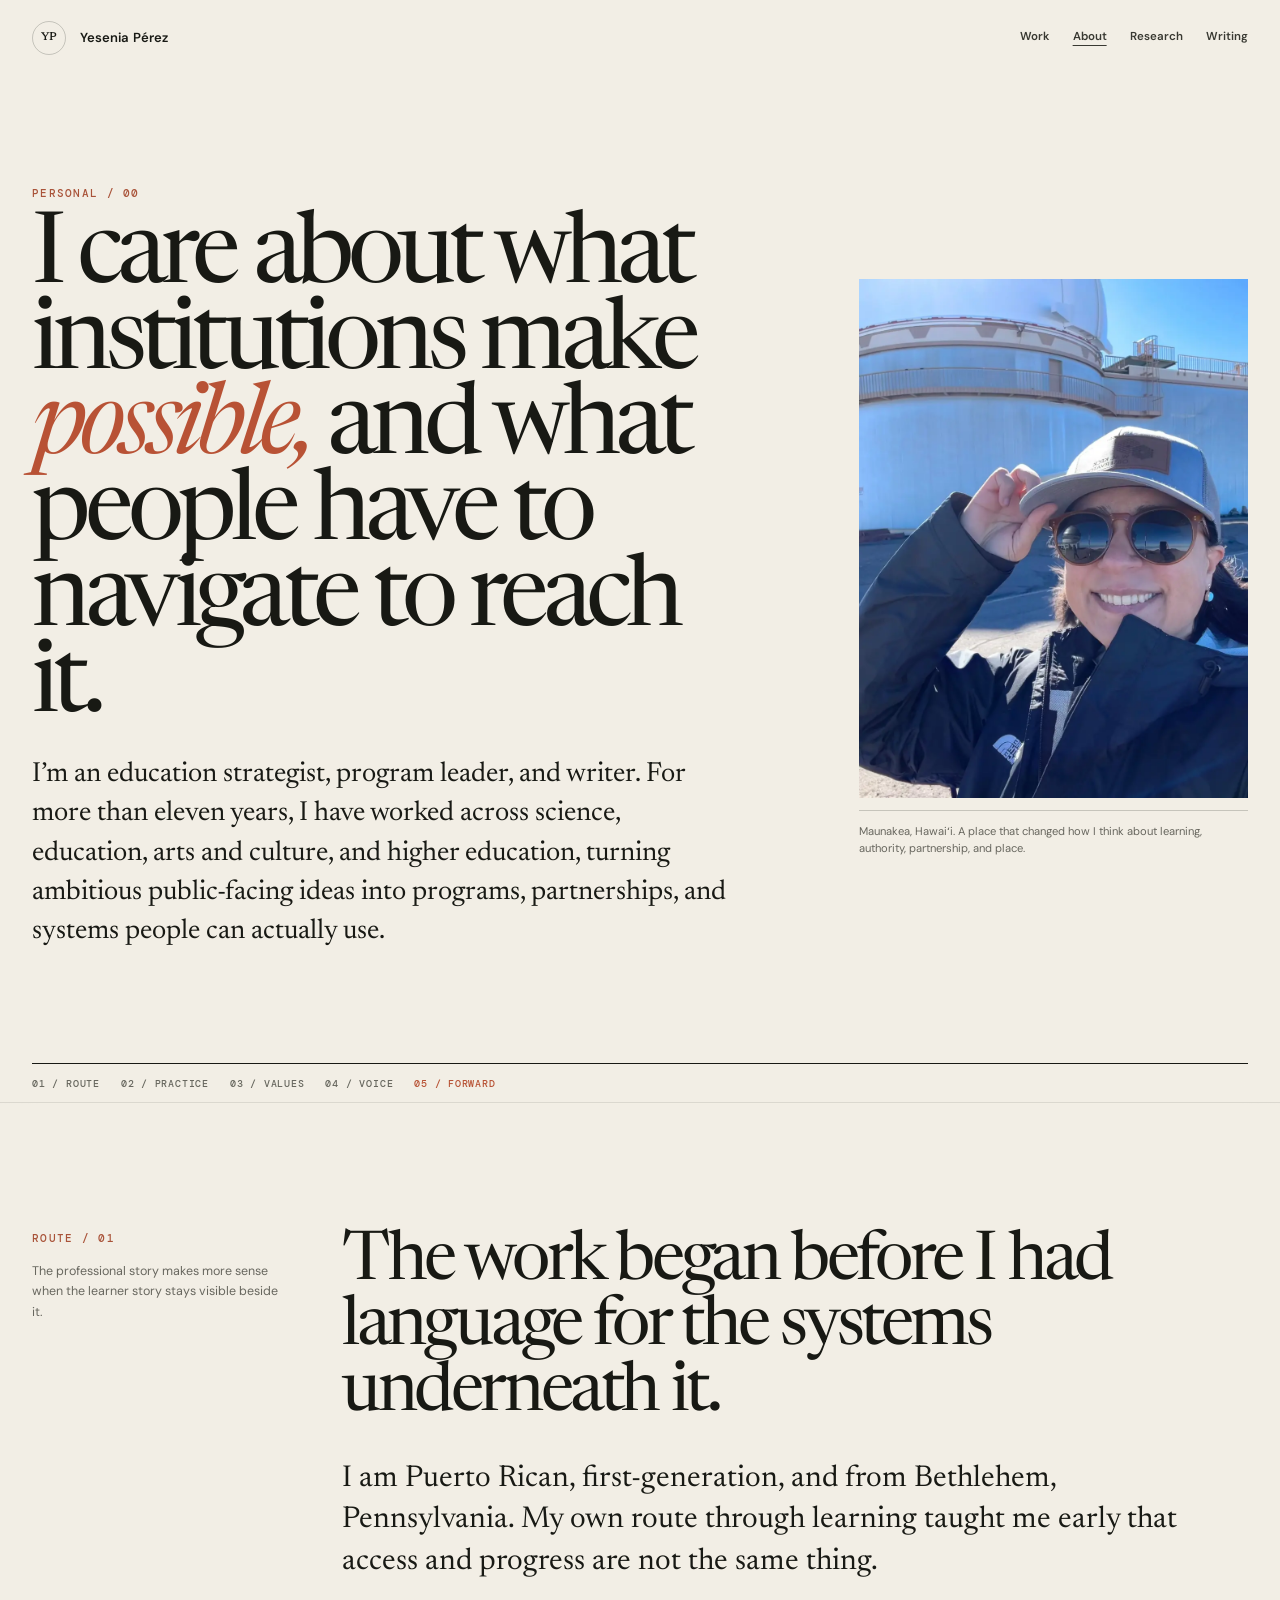
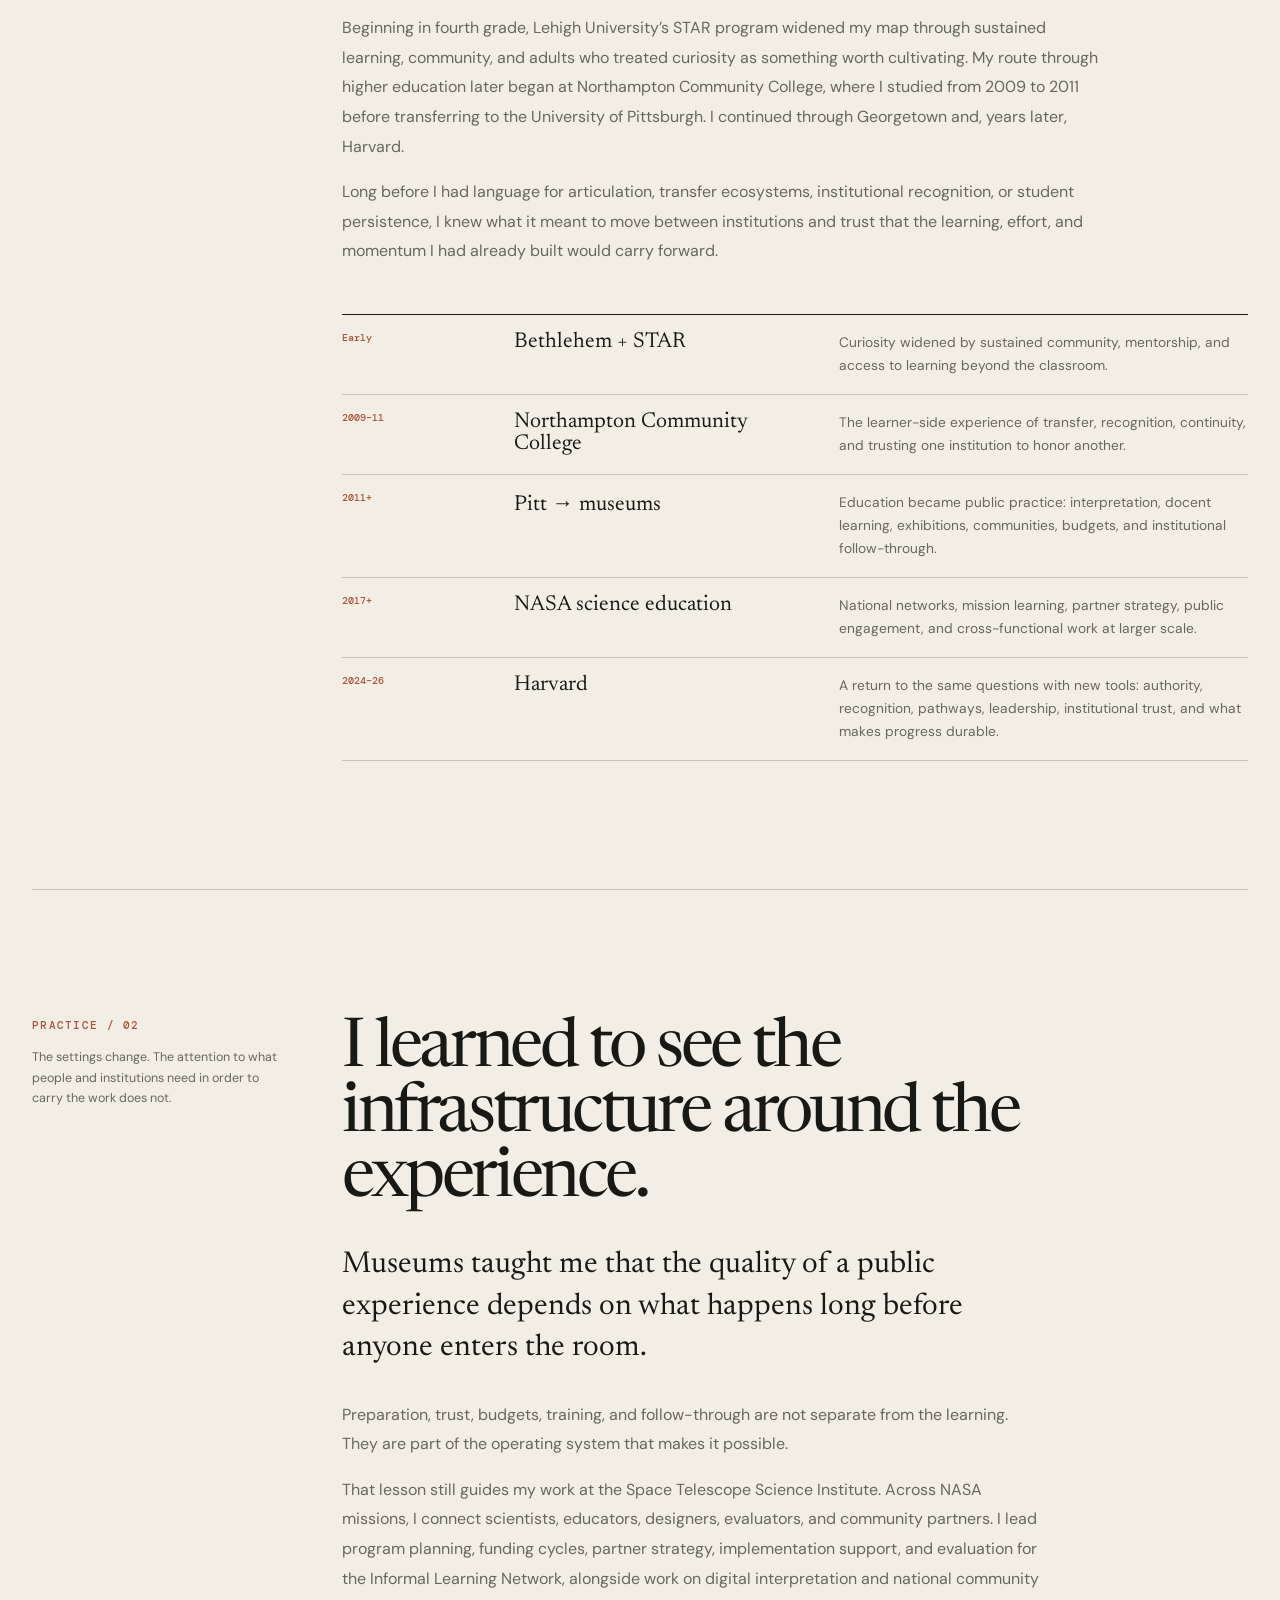
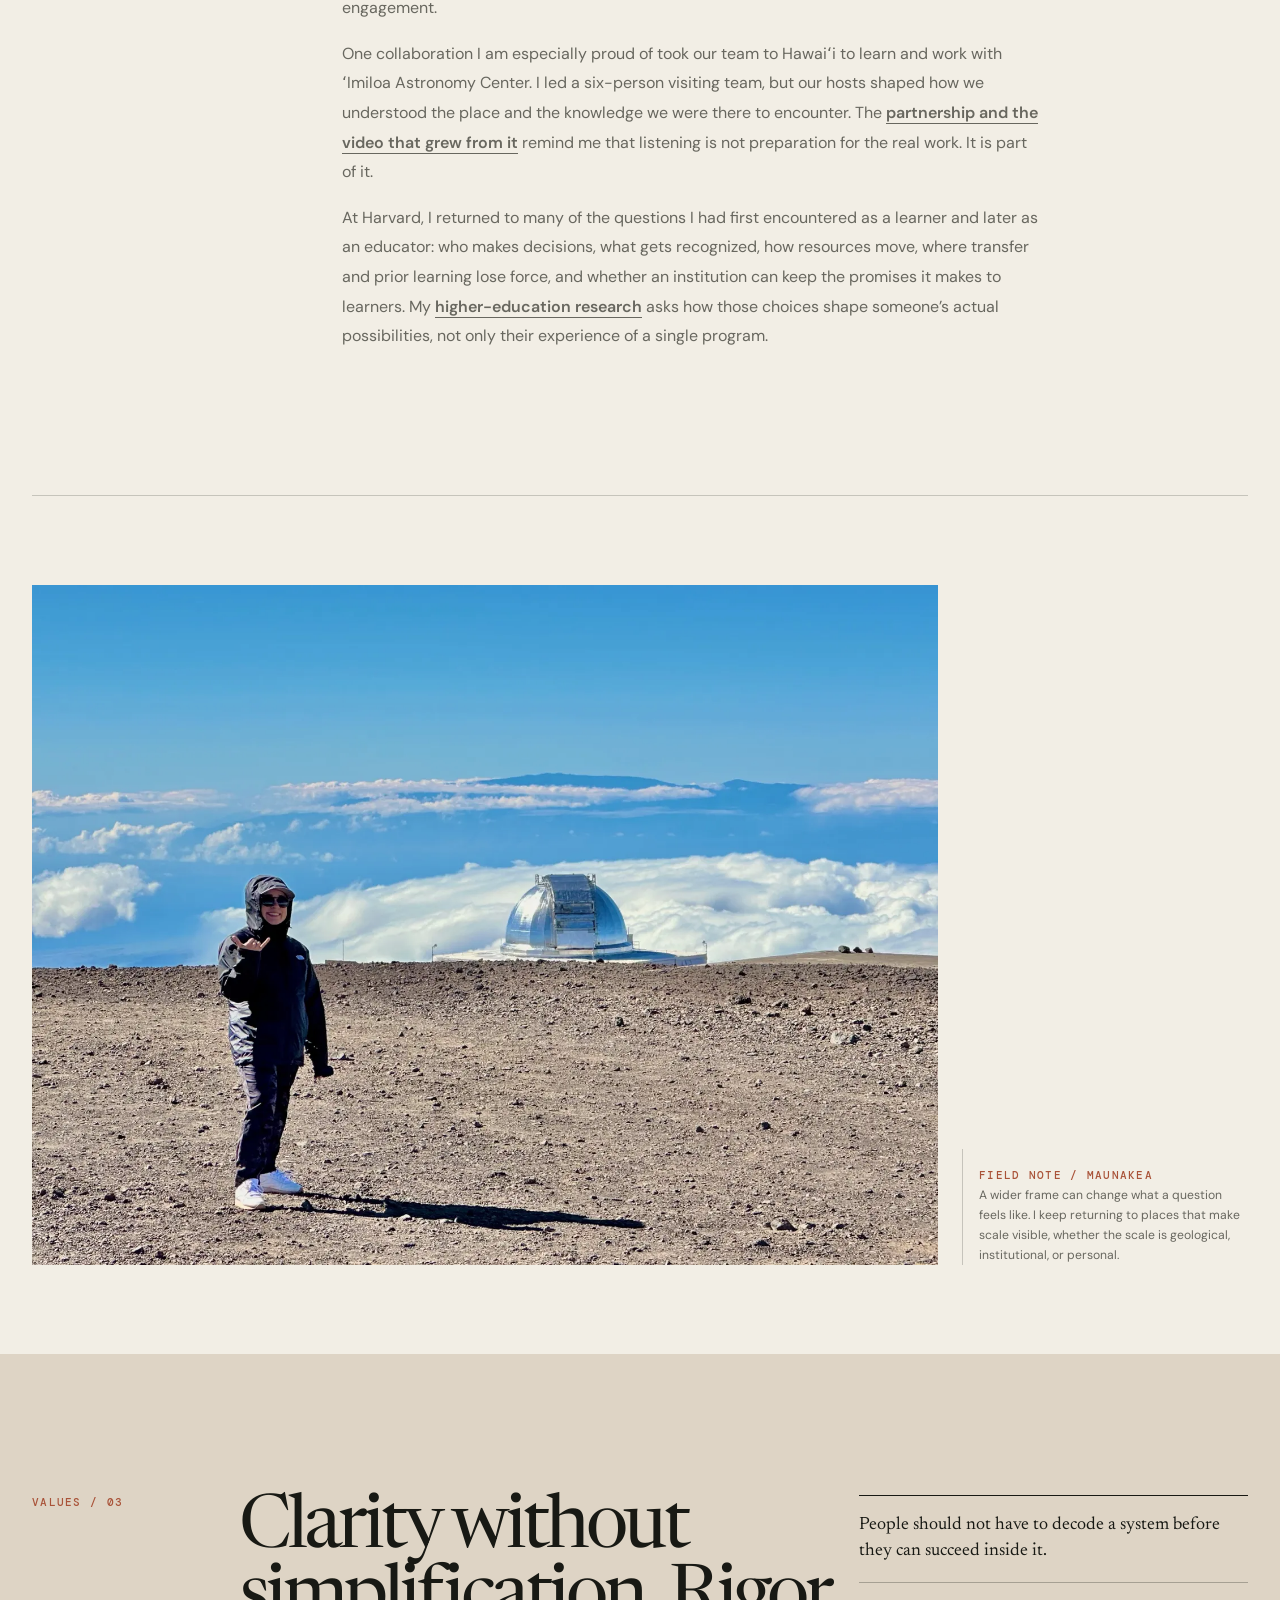
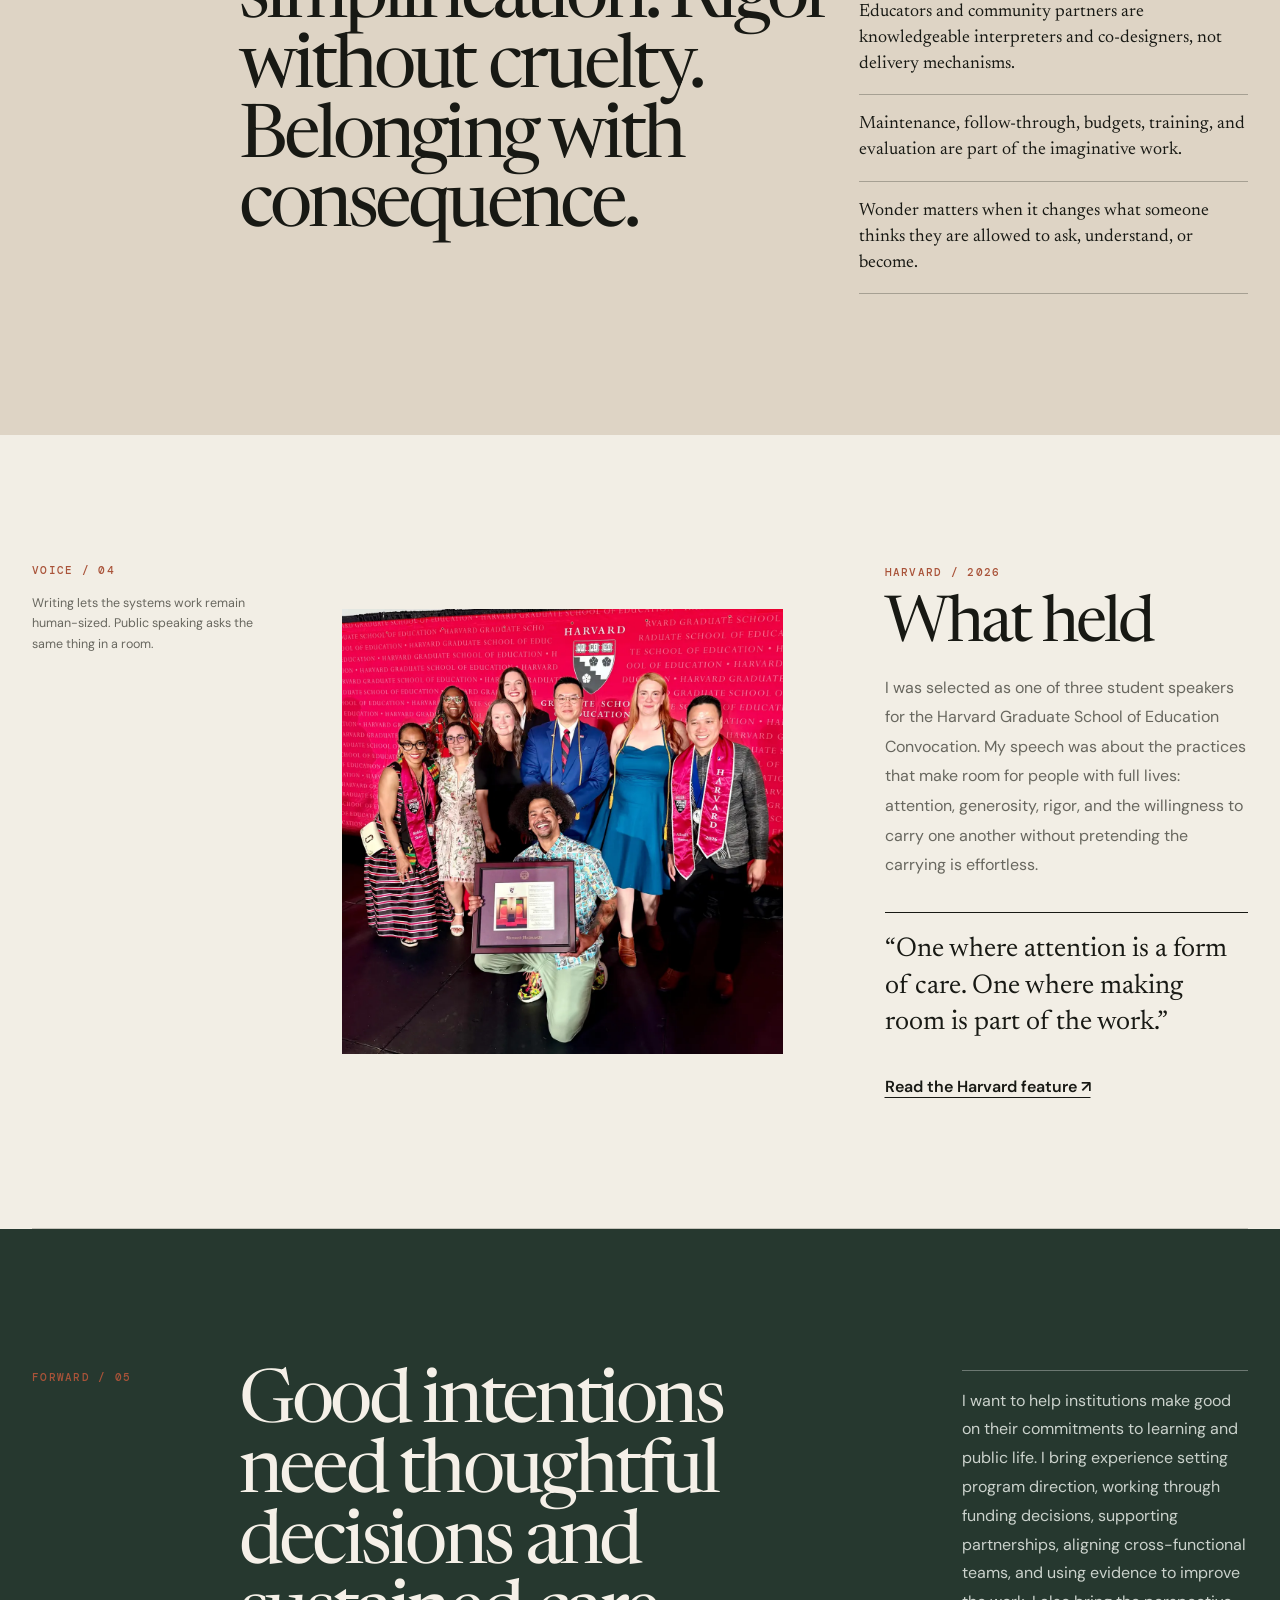
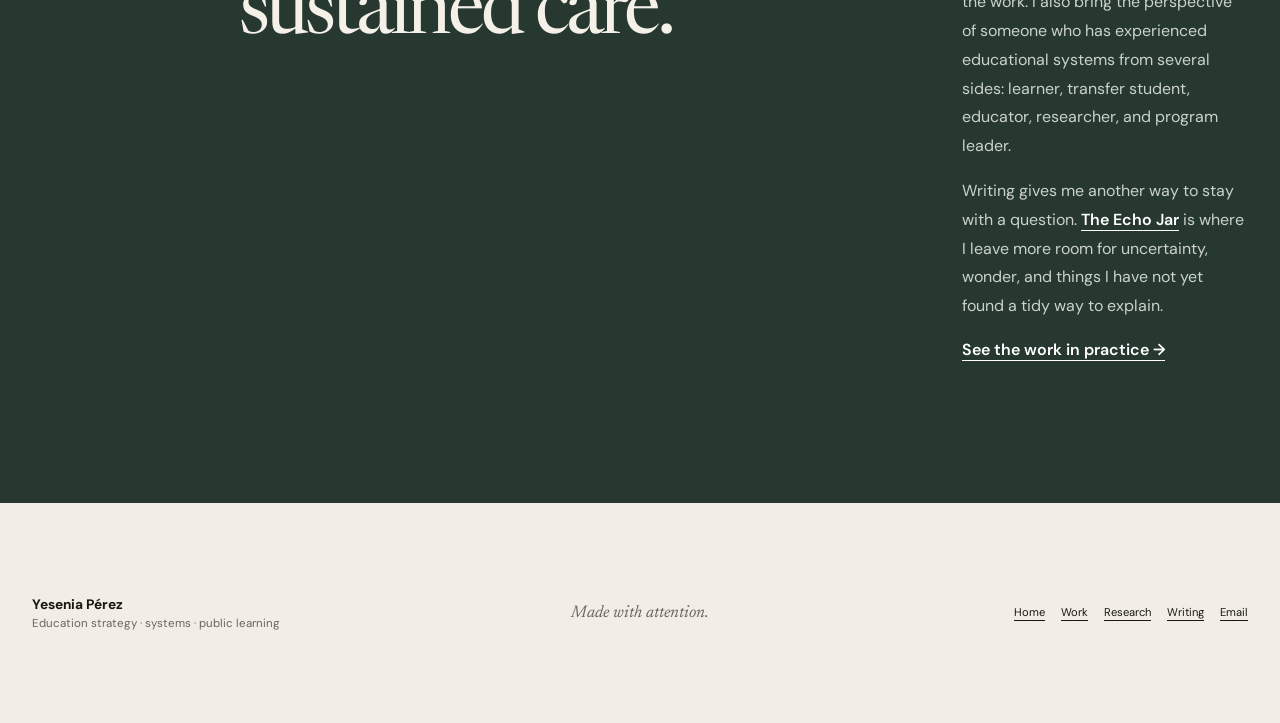
==== commit 40aadf70: "Apply final media and Roman launch updates" ====
--- a/about.html
+++ b/about.html
@@ -72,10 +72,10 @@
       </div>
     </section>
 
-    <section class="about-field-note shell reveal" aria-label="Field note from Scotland">
+    <section class="about-field-note shell reveal" aria-label="Field note from Maunakea">
       <figure>
-        <img src="assets/images/about-scotland.webp" alt="A person standing with arms raised before a mountain in Scotland" width="1600" height="1000" loading="lazy">
-        <figcaption><span class="section-code">Field note / Scotland</span><br>A wider frame can change what a question feels like. I keep returning to places that make scale visible, whether the scale is geological, institutional, or personal.</figcaption>
+        <img src="assets/images/maunakea-wide.webp" alt="A wide view across Maunakea and its observatories beneath an open sky" loading="lazy">
+        <figcaption><span class="section-code">Field note / Maunakea</span><br>A wider frame can change what a question feels like. I keep returning to places that make scale visible, whether the scale is geological, institutional, or personal.</figcaption>
       </figure>
     </section>
 
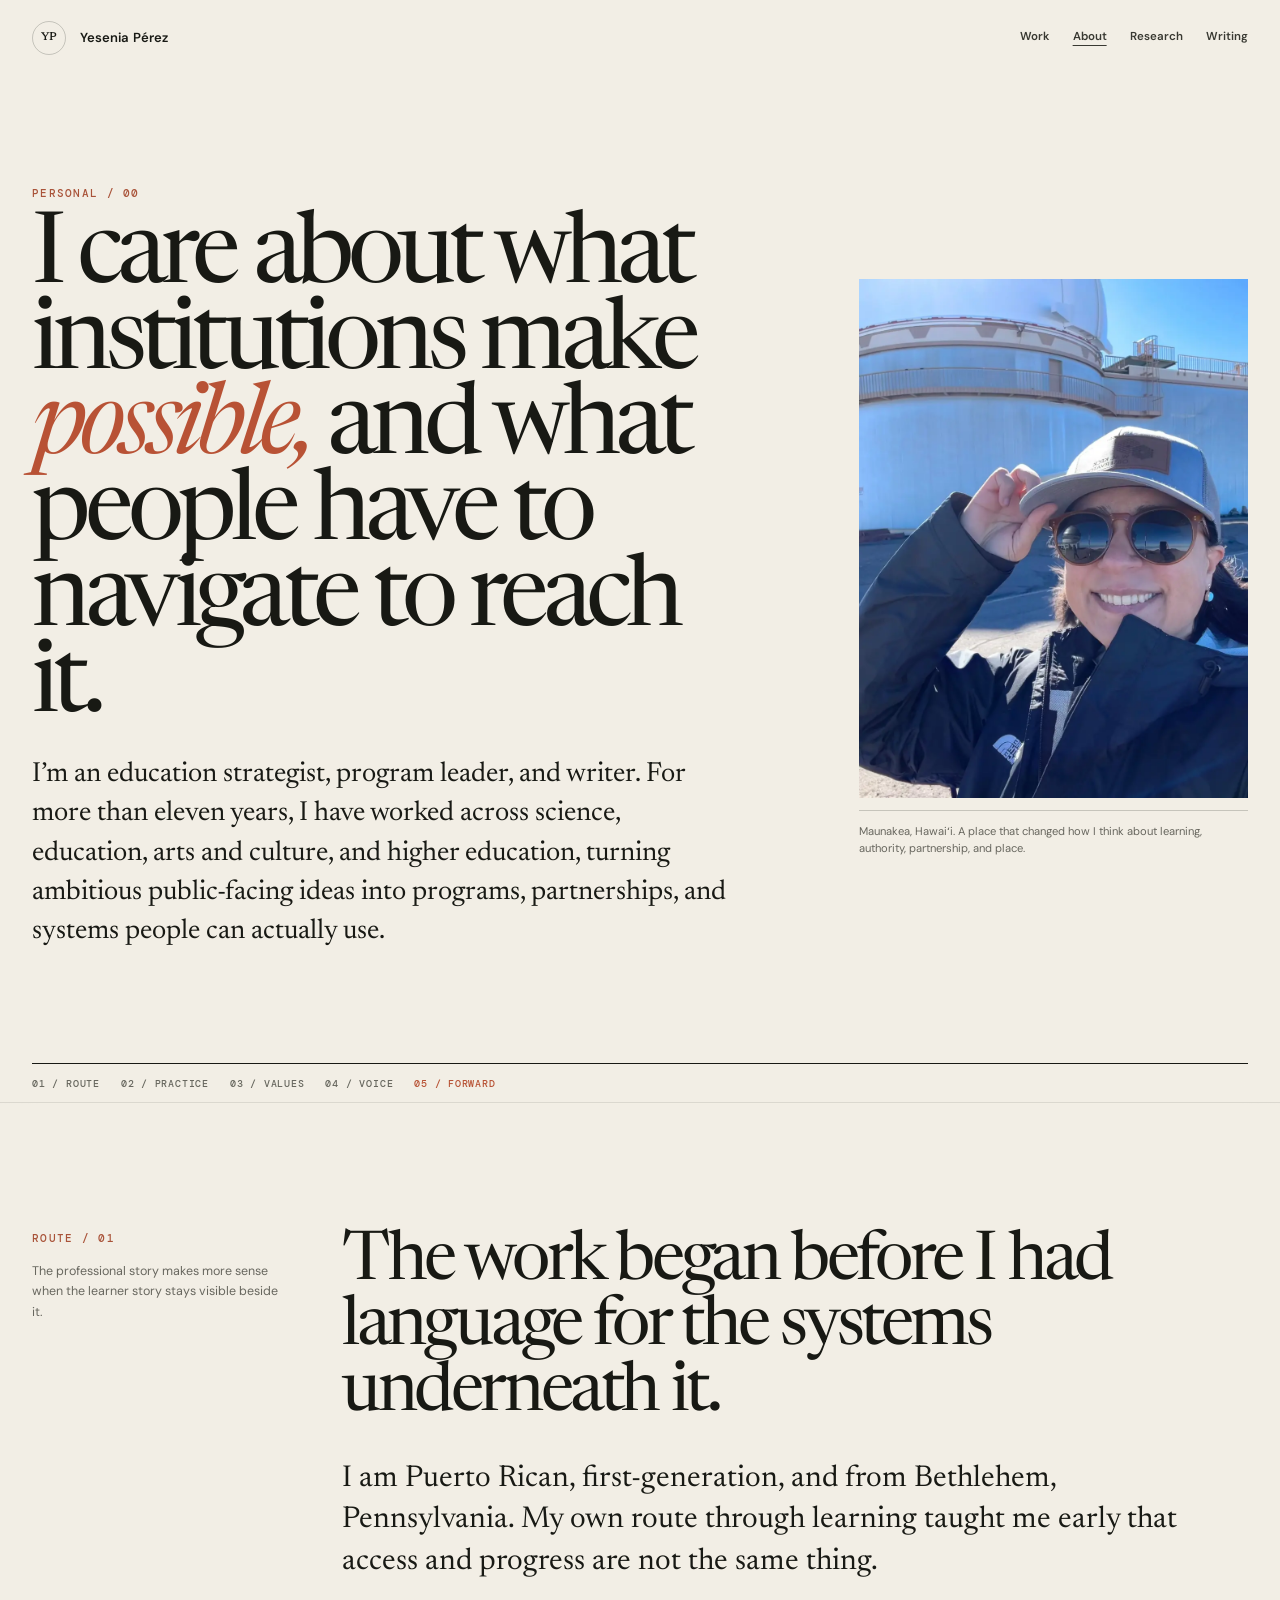
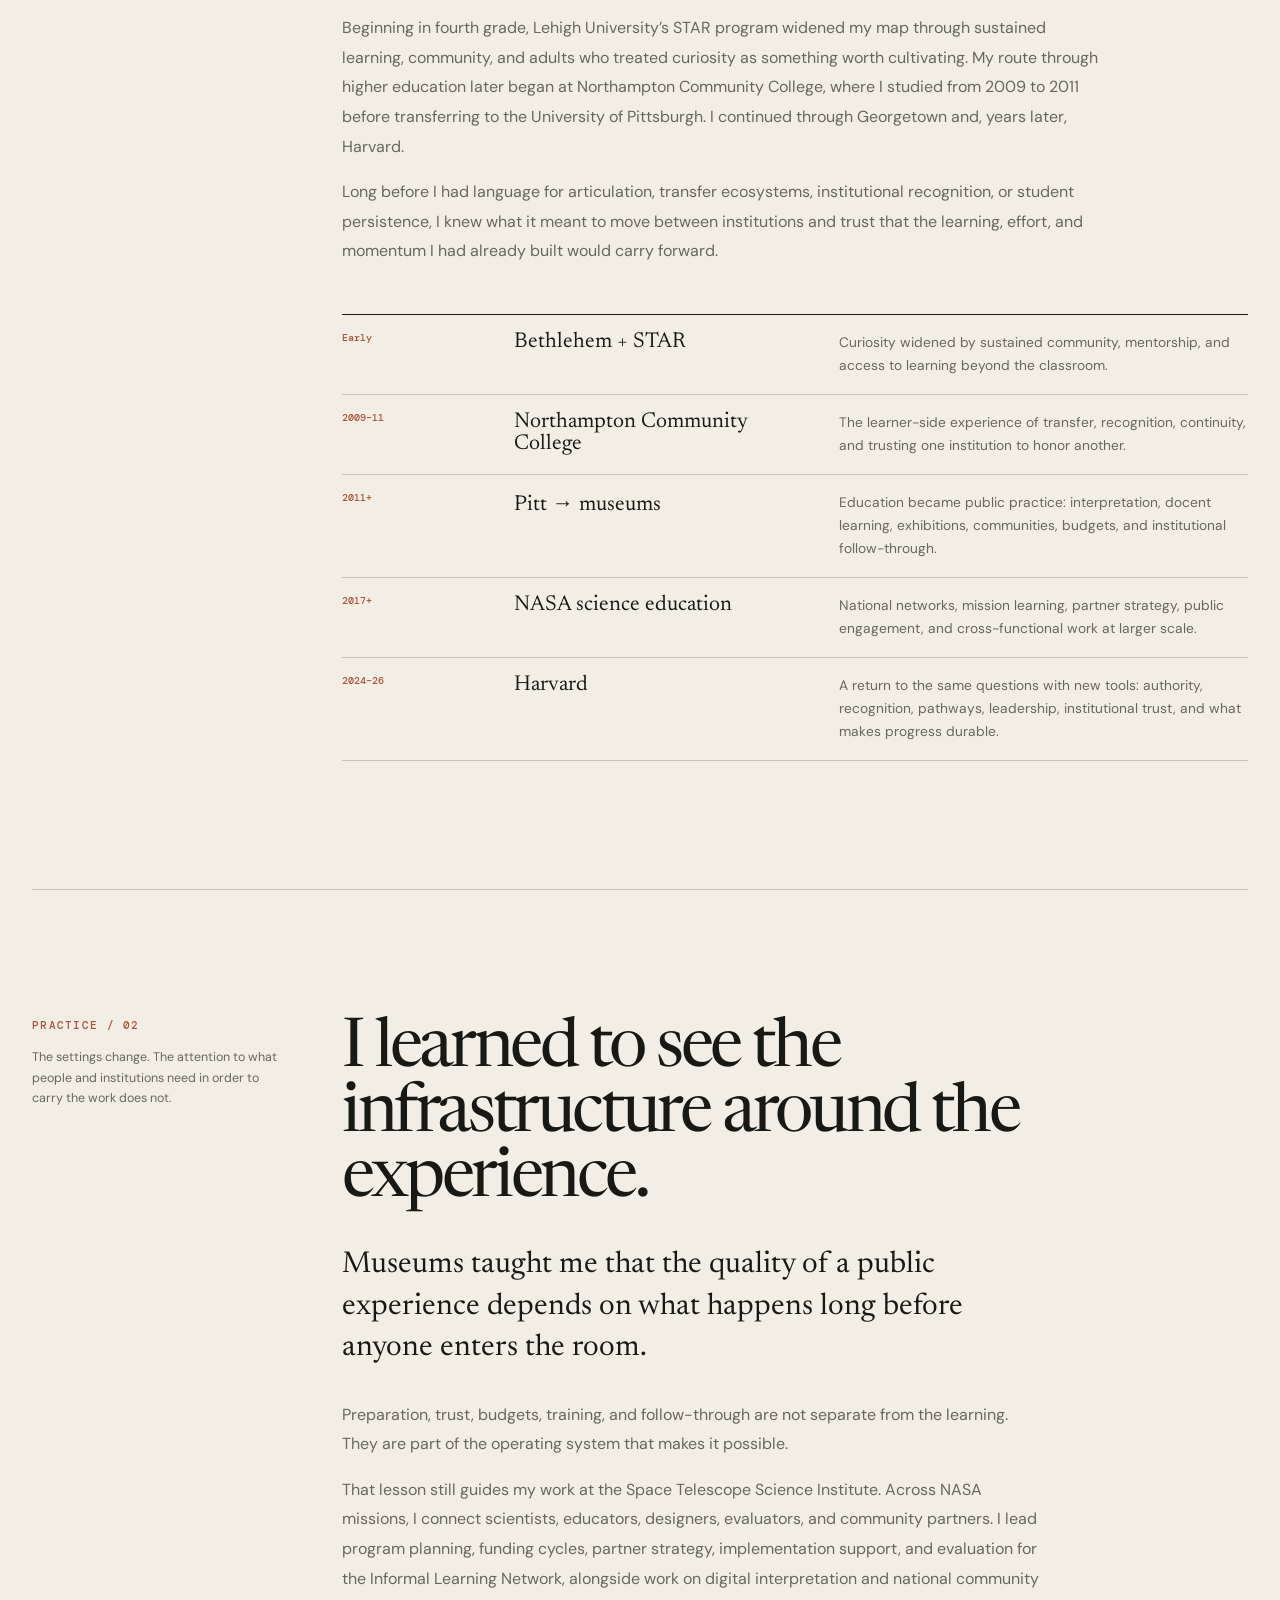
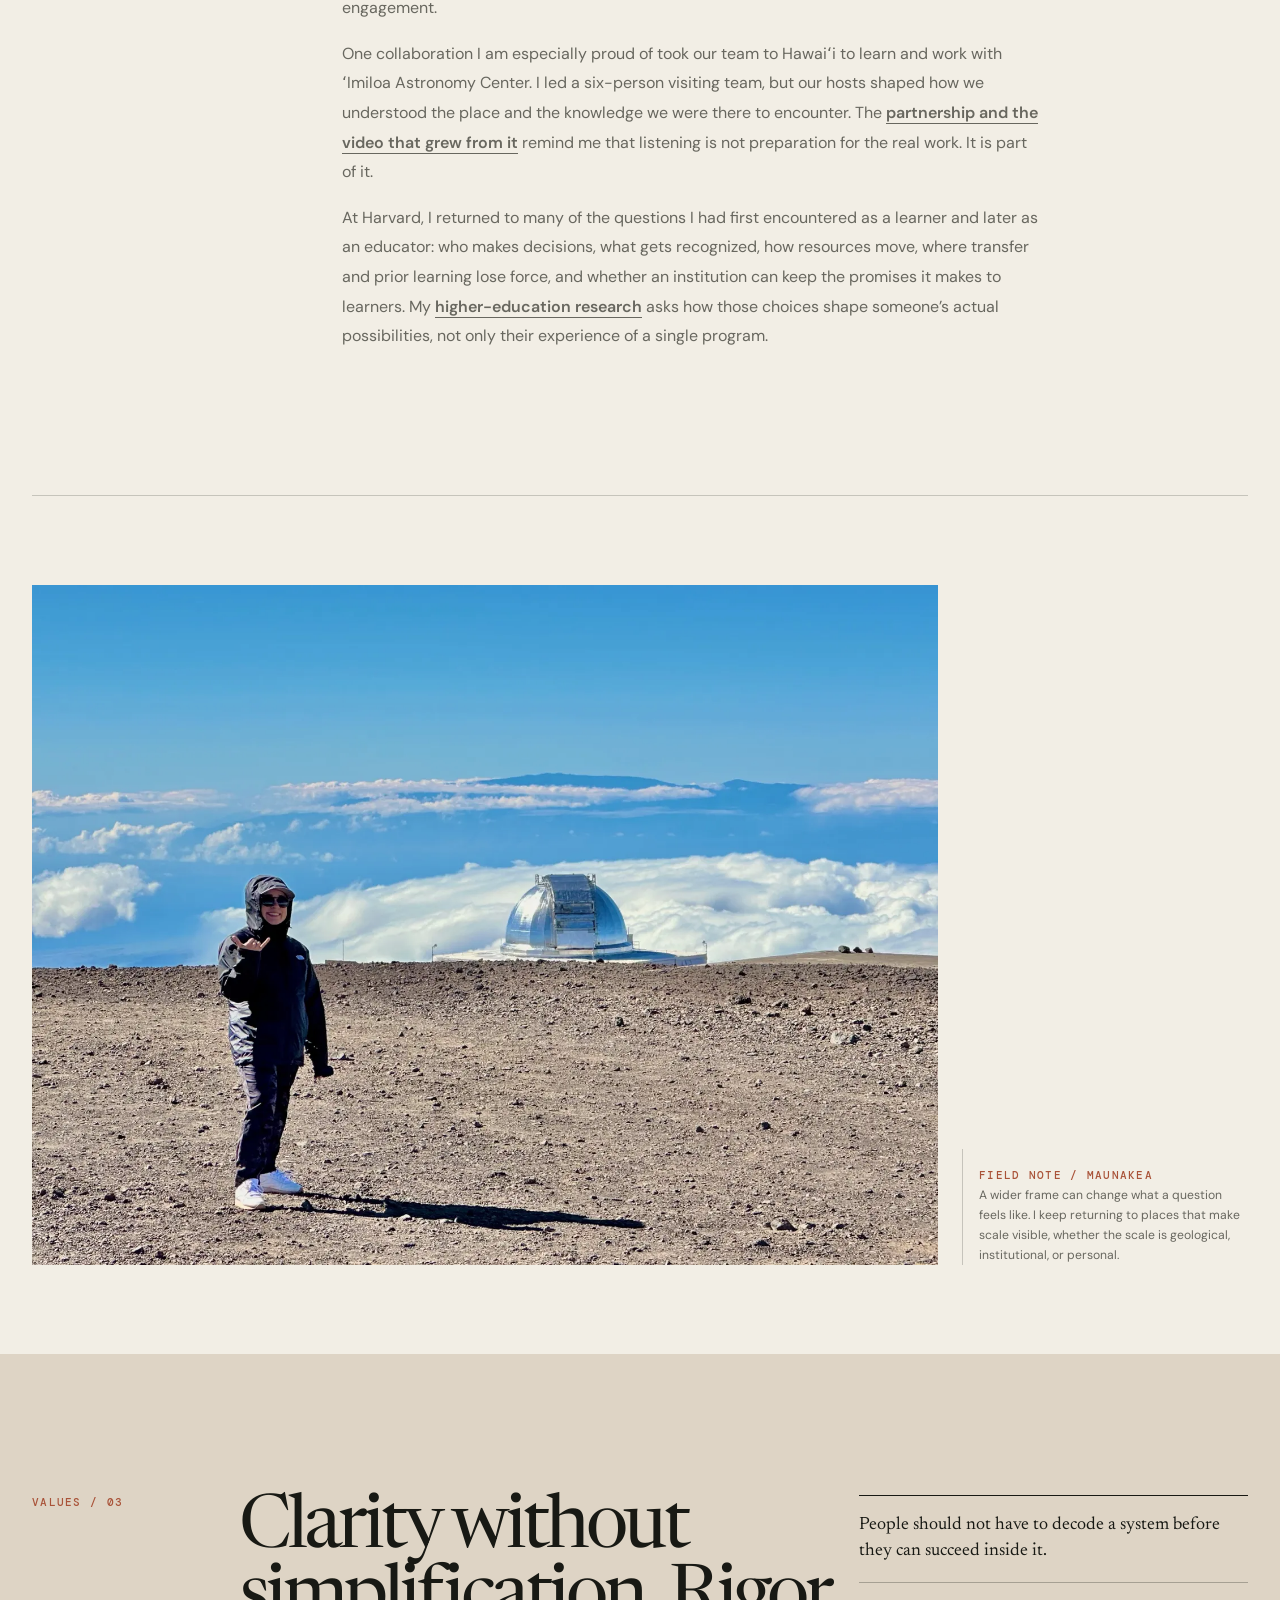
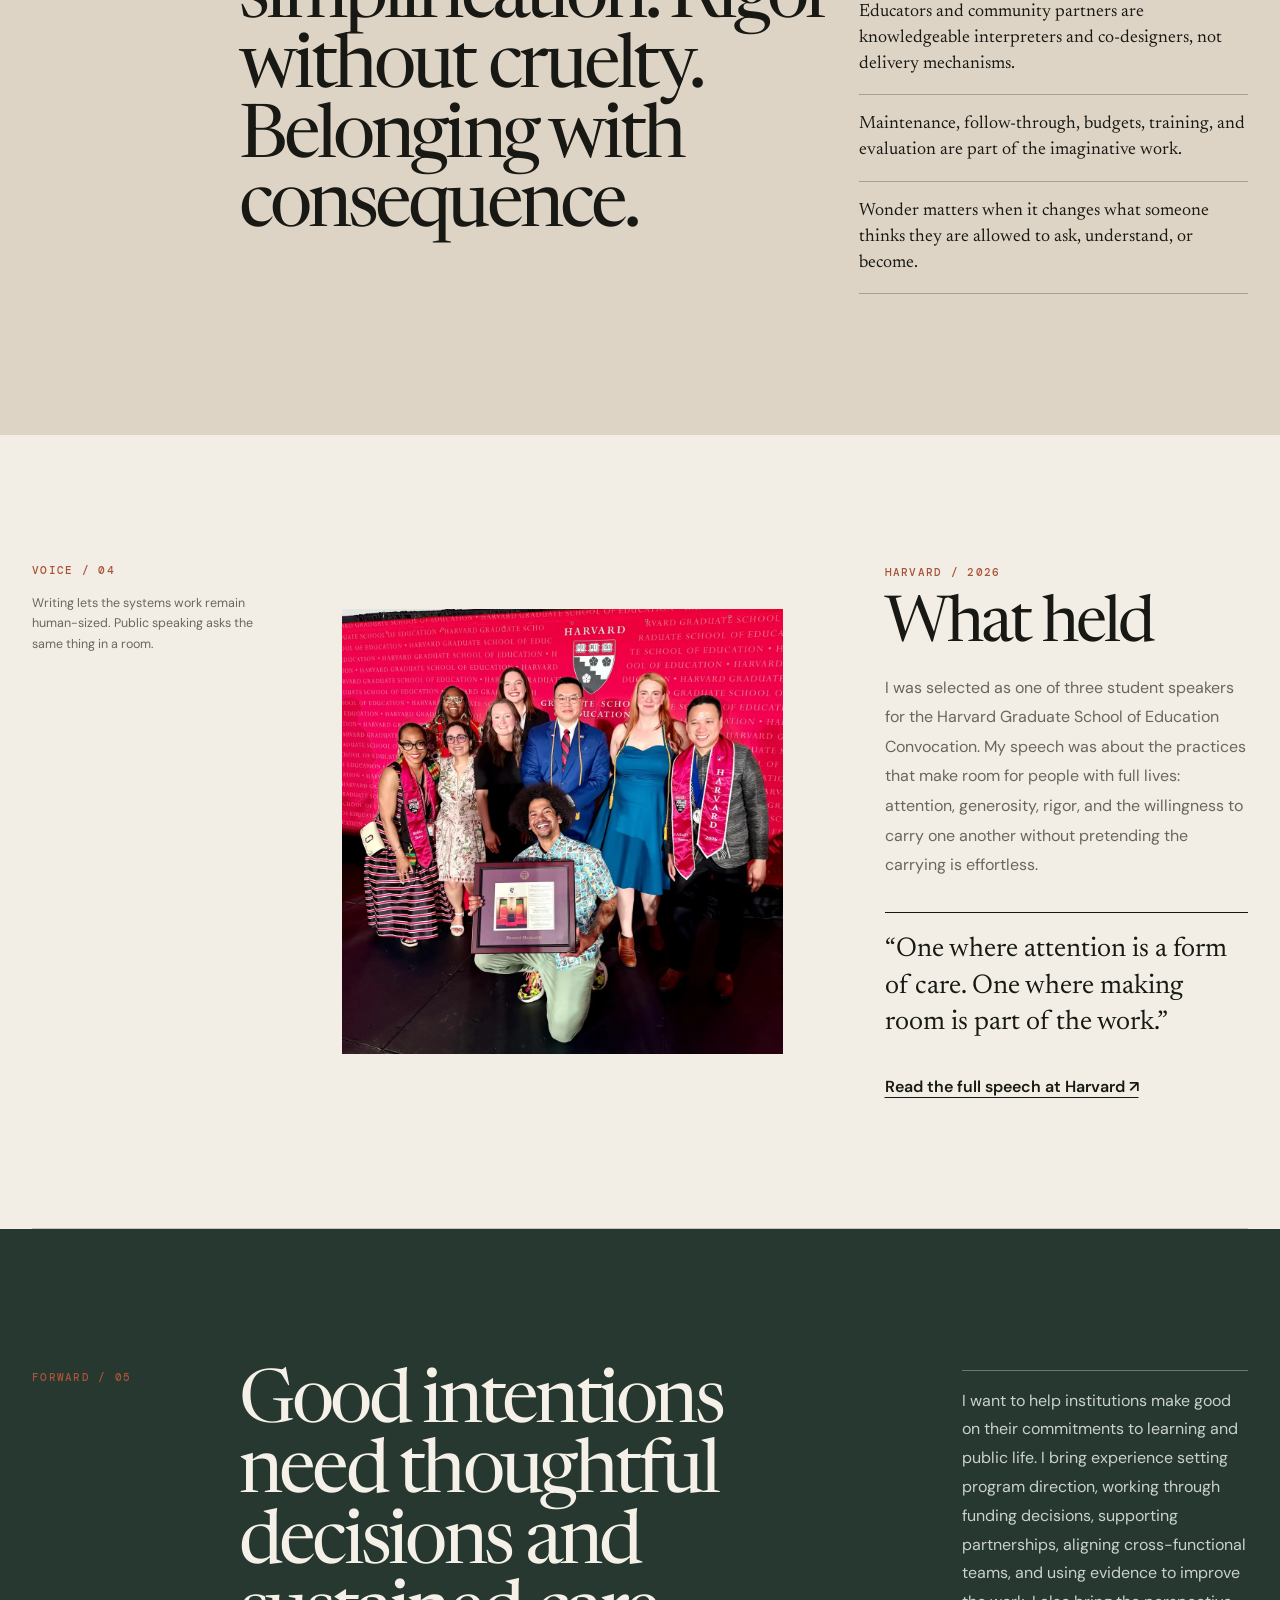
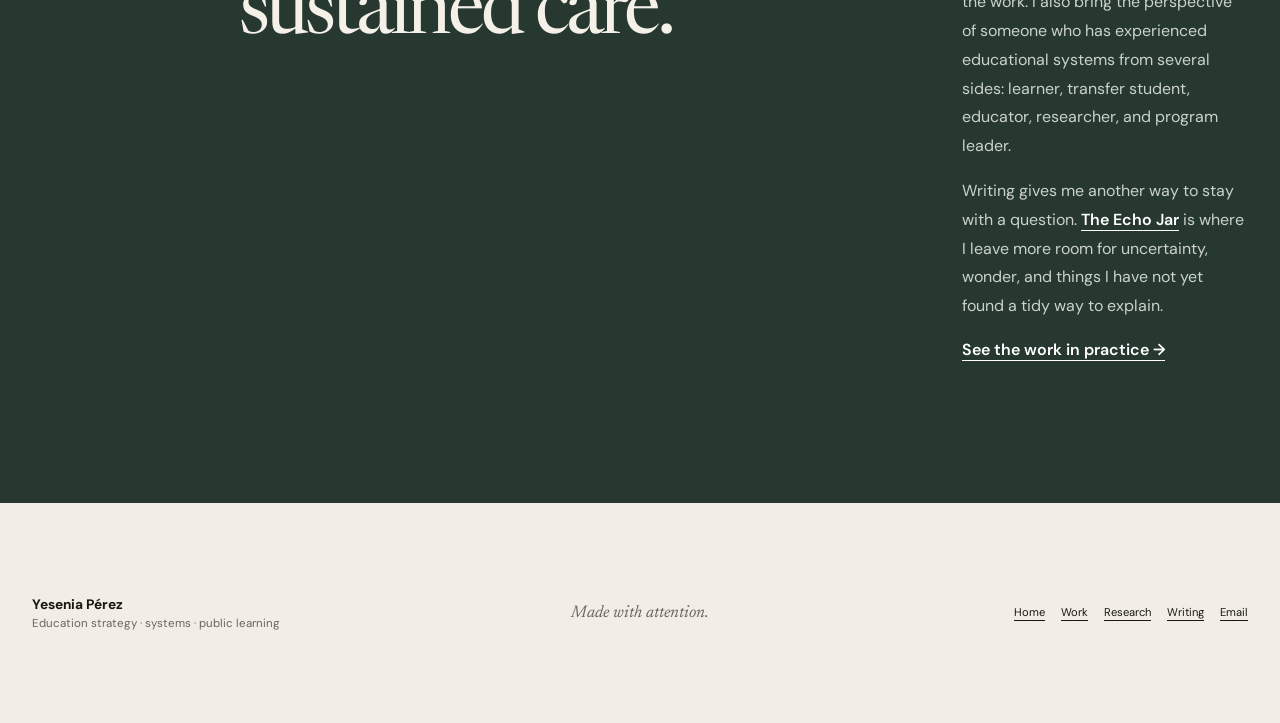
==== commit 57009000: "Point Convocation link to What Held feature" ====
--- a/about.html
+++ b/about.html
@@ -102,7 +102,7 @@
             <h2 id="voice-title">What held</h2>
             <p>I was selected as one of three student speakers for the Harvard Graduate School of Education Convocation. My speech was about the practices that make room for people with full lives: attention, generosity, rigor, and the willingness to carry one another without pretending the carrying is effortless.</p>
             <blockquote>“One where attention is a form of care. One where making room is part of the work.”</blockquote>
-            <a href="https://www.gse.harvard.edu/ideas/news/26/05/hgse-sets-stage-graduation-convocation">Read the Harvard feature ↗</a>
+            <a href="https://www.gse.harvard.edu/ideas/news/26/06/what-held">Read the full speech at Harvard ↗</a>
           </div>
         </div>
       </div>
